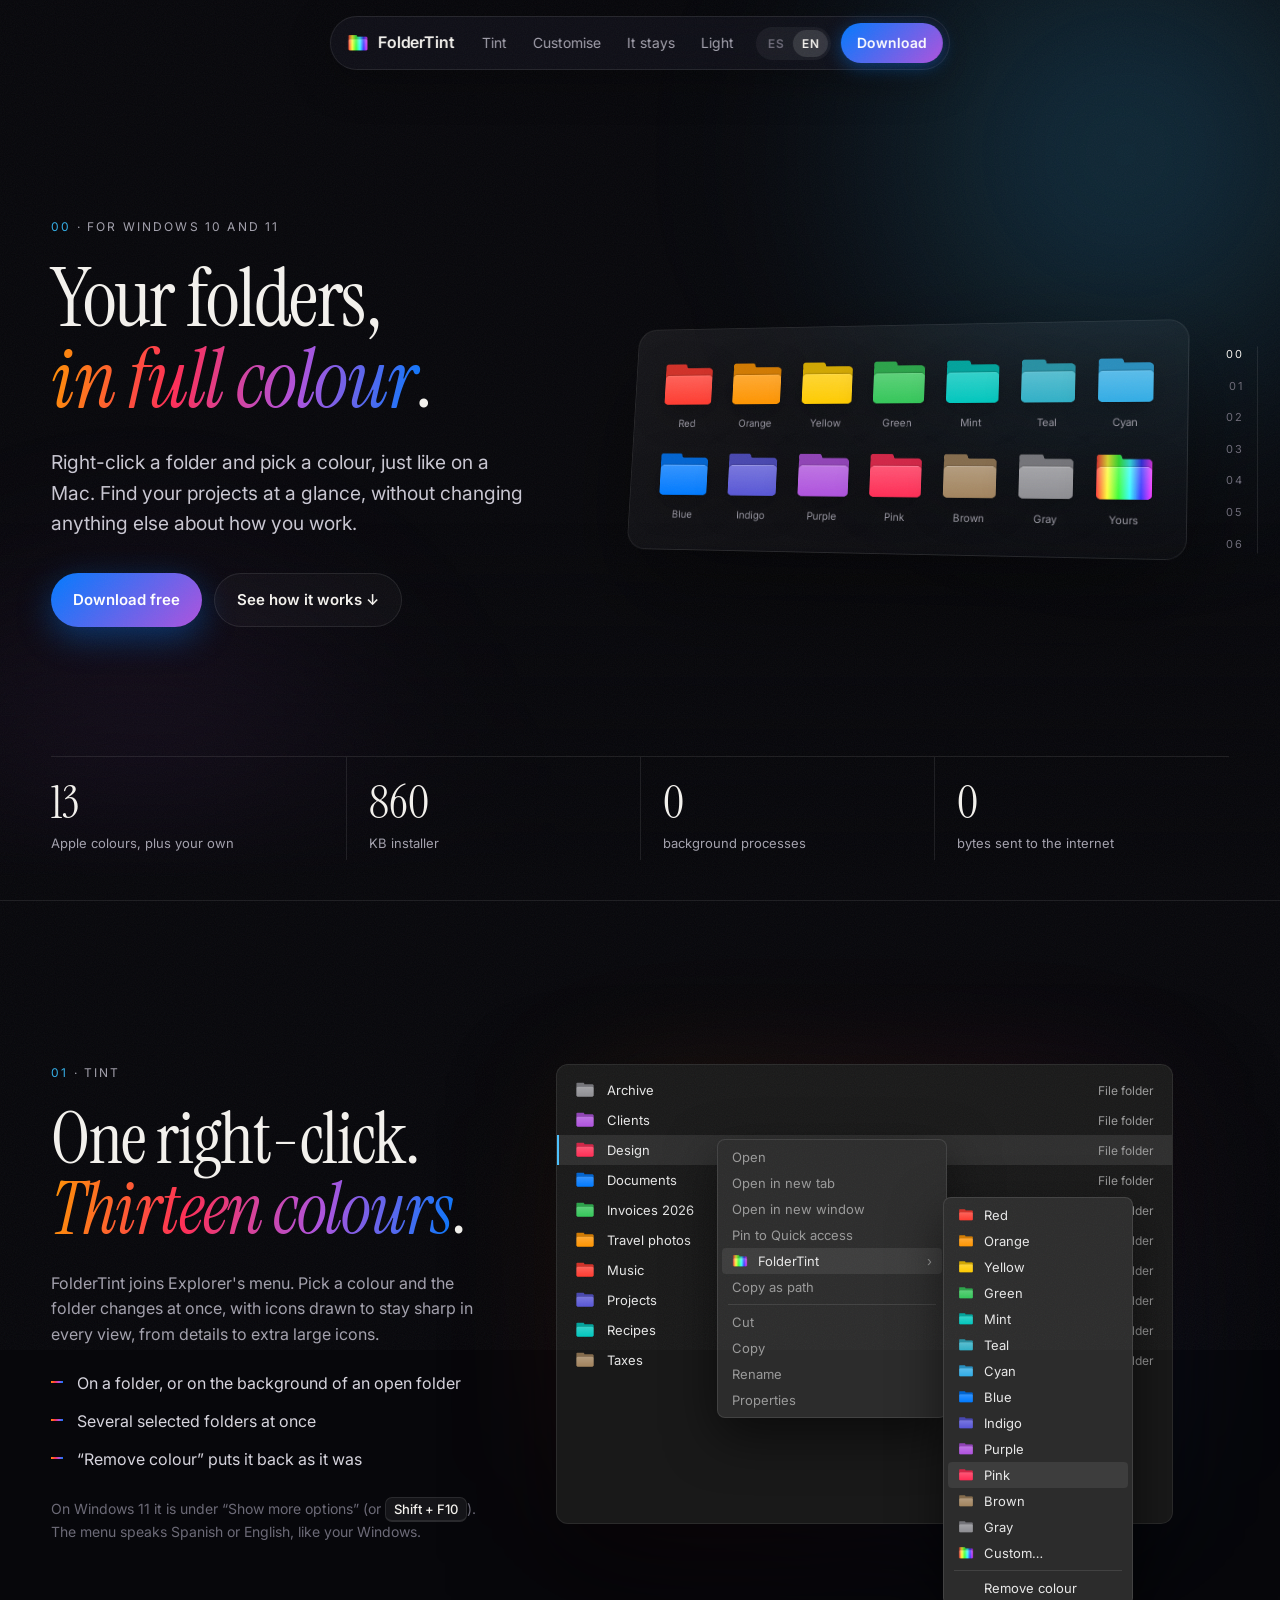
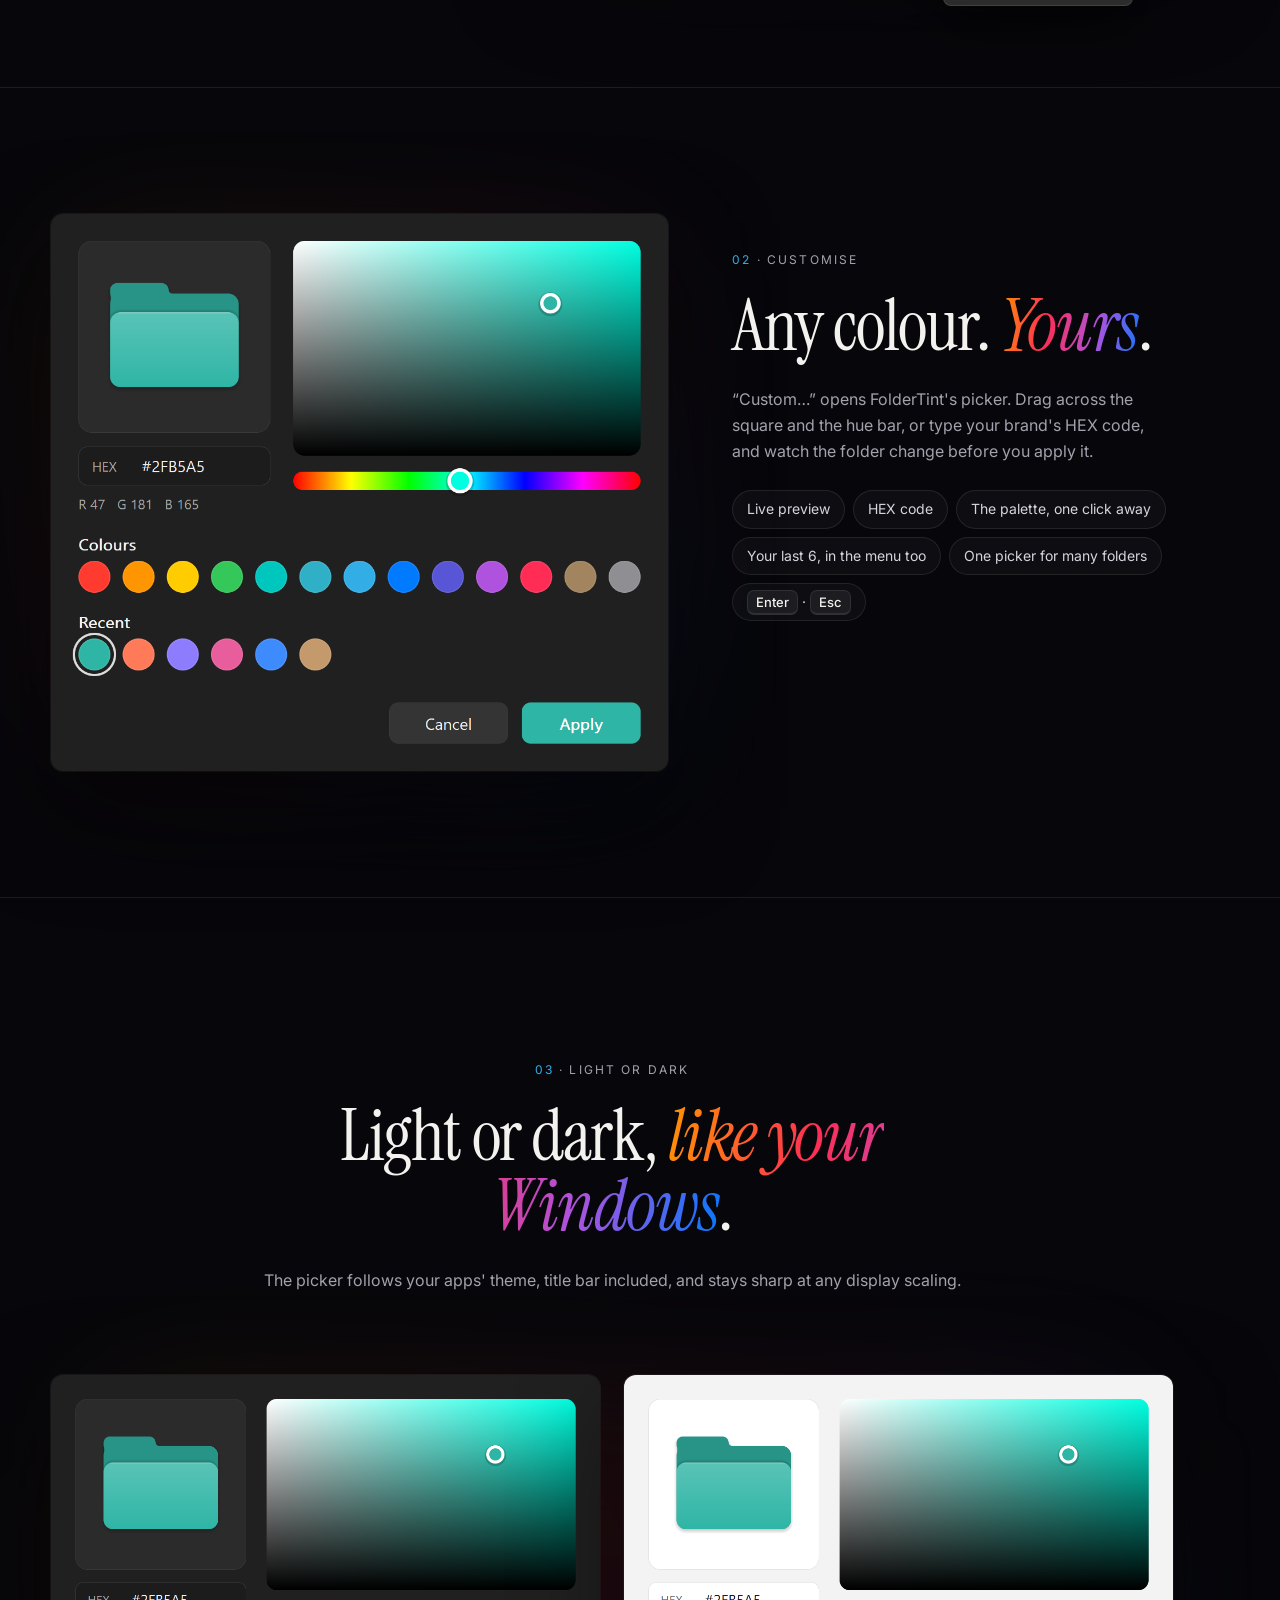
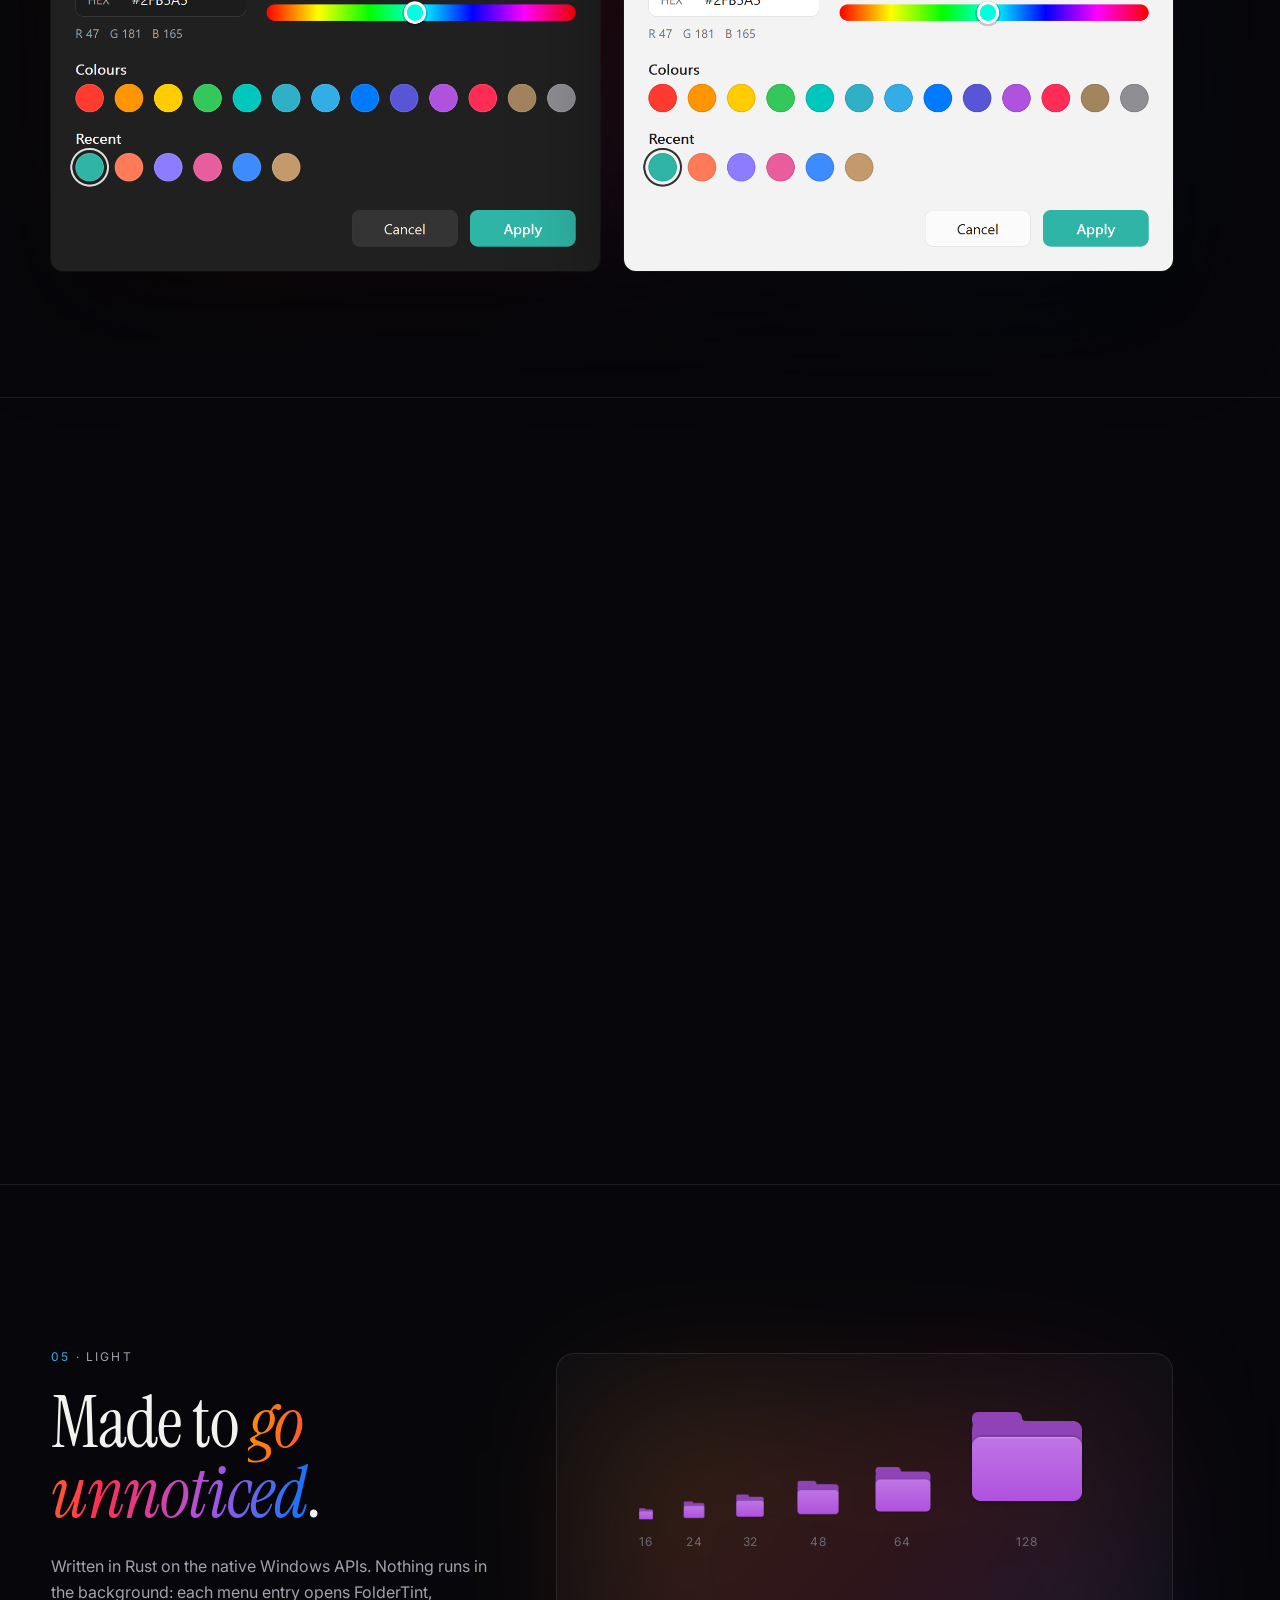
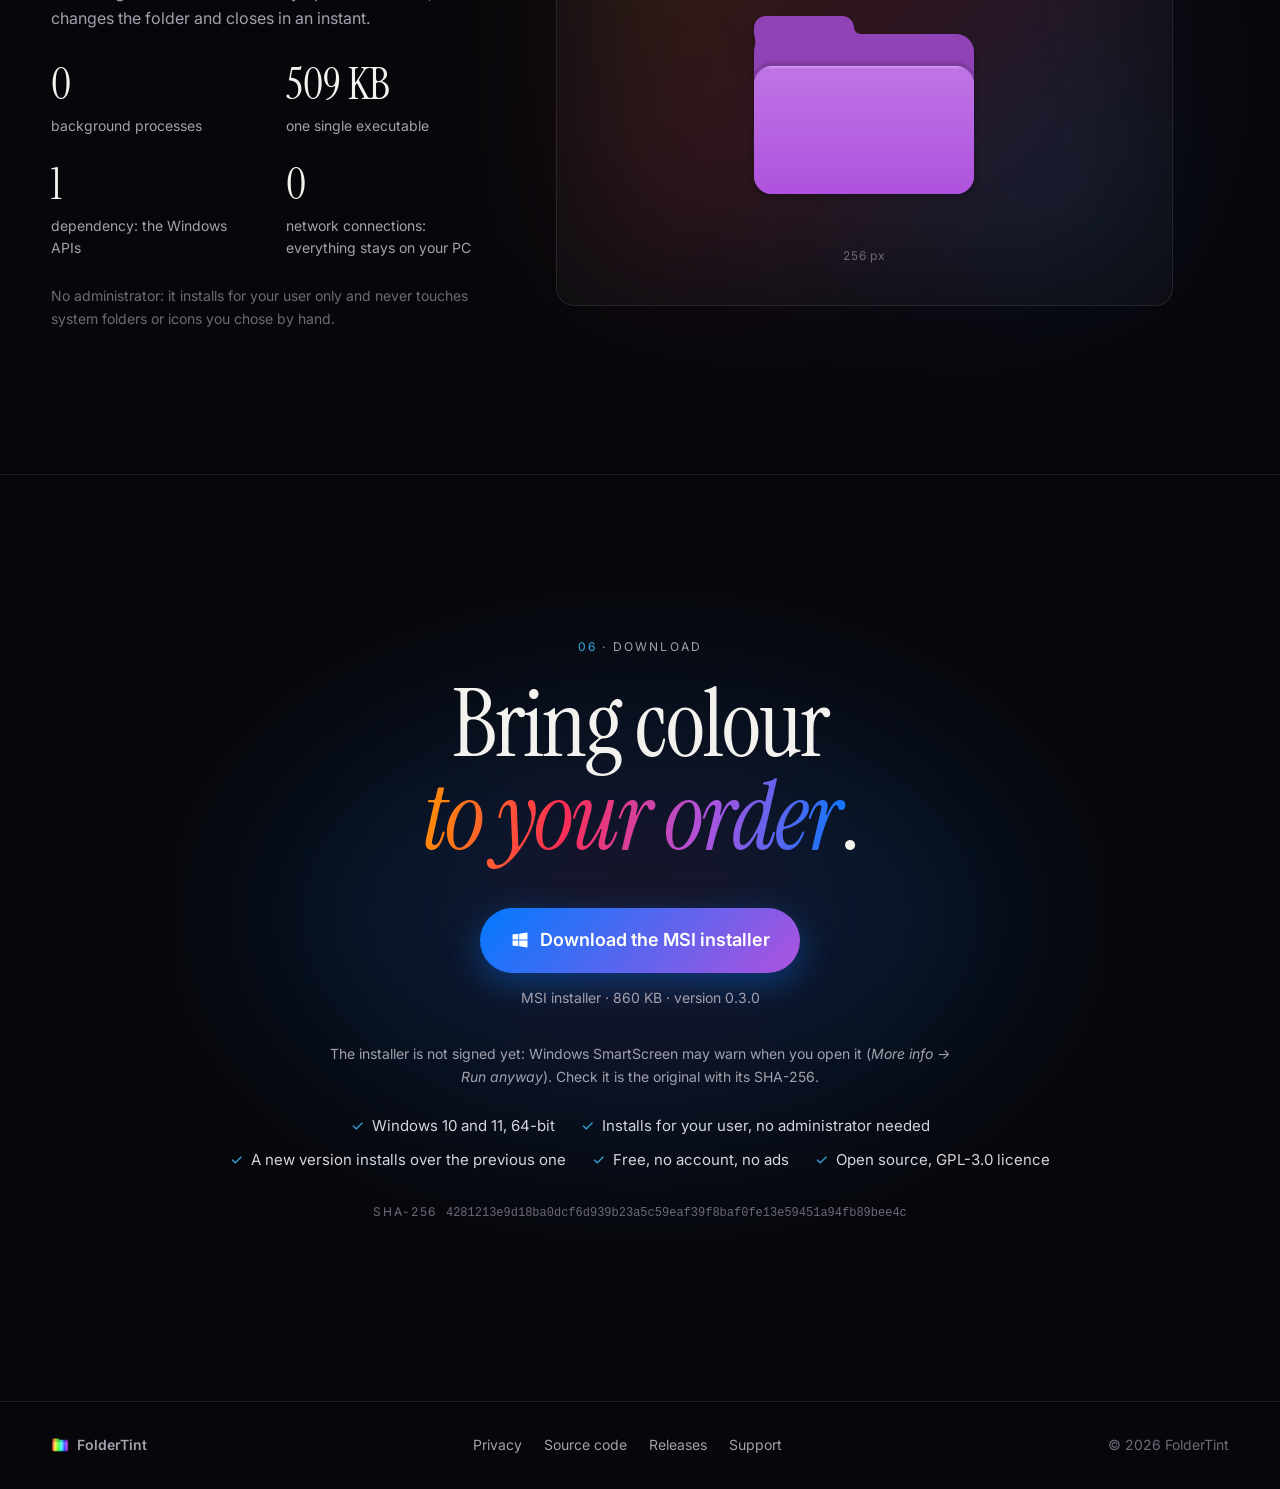
==== index.html @ e4a73491 "Site: FolderTint 0.3.0 The same dark, scroll-driven page and patterns as ScreenShotCM's site: the co" ====
<!doctype html>
<html lang="es">
<head>
  <meta charset="utf-8">
  <meta name="viewport" content="width=device-width, initial-scale=1">
  <title>FolderTint — Colores para tus carpetas de Windows</title>
  <meta name="description" content="Clic derecho en una carpeta y elige un color, como en el Mac. 13 colores de Apple o el tuyo propio. Gratis, sin procesos en segundo plano y nada sale de tu equipo.">
  <meta name="theme-color" content="#07070b">
  <meta property="og:title" content="FolderTint">
  <meta property="og:description" content="Colores para las carpetas de Windows 10 y 11, con un clic derecho.">
  <meta property="og:image" content="https://foldertint.github.io/assets/img/es/picker-dark.png">
  <meta property="og:type" content="website">
  <link rel="icon" type="image/png" href="assets/icon-44.png">
  <link rel="apple-touch-icon" href="assets/icon-150.png">
  <link rel="preconnect" href="https://fonts.googleapis.com">
  <link rel="preconnect" href="https://fonts.gstatic.com" crossorigin>
  <link rel="stylesheet" href="https://fonts.googleapis.com/css2?family=Instrument+Serif:ital@0;1&family=Inter:wght@400;500;600&display=swap">
  <link rel="stylesheet" href="assets/site.css">
</head>
<body>
  <div class="grain" aria-hidden="true"></div>

  <header class="nav" id="nav">
    <a class="brand" href="#top" aria-label="FolderTint">
      <img src="assets/icon-44.png" alt="" width="22" height="22">
      <span>FolderTint</span>
    </a>
    <nav class="links" aria-label="Secciones">
      <a href="#colorear" data-i18n="nav.tint">Colorear</a>
      <a href="#personalizar" data-i18n="nav.custom">Personalizar</a>
      <a href="#permanente" data-i18n="nav.stays">Se queda</a>
      <a href="#ligero" data-i18n="nav.light">Ligero</a>
    </nav>
    <div class="lang" role="group" aria-label="Idioma / Language">
      <button type="button" data-lang="es" aria-pressed="true">ES</button>
      <button type="button" data-lang="en" aria-pressed="false">EN</button>
    </div>
    <a class="cta" href="#descargar" data-i18n="nav.download">Descargar</a>
  </header>

  <aside class="rail" aria-label="Capítulos">
    <ol>
      <li><a href="#top"><span>00</span><em data-i18n="rail.intro">Inicio</em></a></li>
      <li><a href="#colorear"><span>01</span><em data-i18n="nav.tint">Colorear</em></a></li>
      <li><a href="#personalizar"><span>02</span><em data-i18n="nav.custom">Personalizar</em></a></li>
      <li><a href="#tema"><span>03</span><em data-i18n="nav.theme">Claro u oscuro</em></a></li>
      <li><a href="#permanente"><span>04</span><em data-i18n="nav.stays">Se queda</em></a></li>
      <li><a href="#ligero"><span>05</span><em data-i18n="nav.light">Ligero</em></a></li>
      <li><a href="#descargar"><span>06</span><em data-i18n="nav.download">Descargar</em></a></li>
    </ol>
    <div class="rail-progress"><i></i></div>
  </aside>

  <main>
    <!-- 00 · Hero -->
    <section class="hero" id="top" data-chapter>
      <div class="glow glow-a"></div>
      <div class="glow glow-b"></div>
      <div class="hero-shot">
        <div class="wall" role="img" aria-label="Las trece carpetas de colores de FolderTint y la de color personalizado" data-i18n-label="alt.wall">
          <figure style="--i:0"><img src="assets/folders/red.png" alt="" width="256" height="256"><figcaption data-i18n="c.red">Rojo</figcaption></figure>
          <figure style="--i:1"><img src="assets/folders/orange.png" alt="" width="256" height="256"><figcaption data-i18n="c.orange">Naranja</figcaption></figure>
          <figure style="--i:2"><img src="assets/folders/yellow.png" alt="" width="256" height="256"><figcaption data-i18n="c.yellow">Amarillo</figcaption></figure>
          <figure style="--i:3"><img src="assets/folders/green.png" alt="" width="256" height="256"><figcaption data-i18n="c.green">Verde</figcaption></figure>
          <figure style="--i:4"><img src="assets/folders/mint.png" alt="" width="256" height="256"><figcaption data-i18n="c.mint">Menta</figcaption></figure>
          <figure style="--i:5"><img src="assets/folders/teal.png" alt="" width="256" height="256"><figcaption data-i18n="c.teal">Turquesa</figcaption></figure>
          <figure style="--i:6"><img src="assets/folders/cyan.png" alt="" width="256" height="256"><figcaption data-i18n="c.cyan">Celeste</figcaption></figure>
          <figure style="--i:7"><img src="assets/folders/blue.png" alt="" width="256" height="256"><figcaption data-i18n="c.blue">Azul</figcaption></figure>
          <figure style="--i:8"><img src="assets/folders/indigo.png" alt="" width="256" height="256"><figcaption data-i18n="c.indigo">Índigo</figcaption></figure>
          <figure style="--i:9"><img src="assets/folders/purple.png" alt="" width="256" height="256"><figcaption data-i18n="c.purple">Morado</figcaption></figure>
          <figure style="--i:10"><img src="assets/folders/pink.png" alt="" width="256" height="256"><figcaption data-i18n="c.pink">Rosa</figcaption></figure>
          <figure style="--i:11"><img src="assets/folders/brown.png" alt="" width="256" height="256"><figcaption data-i18n="c.brown">Marrón</figcaption></figure>
          <figure style="--i:12"><img src="assets/folders/gray.png" alt="" width="256" height="256"><figcaption data-i18n="c.gray">Gris</figcaption></figure>
          <figure class="more" style="--i:13"><img src="assets/icon-256.png" alt="" width="256" height="256"><figcaption data-i18n="c.custom">El tuyo</figcaption></figure>
        </div>
      </div>
      <div class="hero-copy">
        <p class="eyebrow"><span>00</span> · <span data-i18n="hero.eyebrow">Para Windows 10 y 11</span></p>
        <h1 data-i18n="hero.title">Tus carpetas,<br><em>a todo color</em>.</h1>
        <p class="lede" data-i18n="hero.lede">Clic derecho en una carpeta y elige un color, como en el Mac. Encuentra tus proyectos de un vistazo, sin cambiar nada más de tu forma de trabajar.</p>
        <div class="actions">
          <a class="btn btn-primary" href="#descargar" data-i18n="hero.cta">Descargar gratis</a>
          <a class="btn btn-ghost" href="#colorear" data-i18n="hero.tour">Ver cómo funciona ↓</a>
        </div>
      </div>
      <dl class="stats">
        <div><dt data-count="13">13</dt><dd data-i18n="stats.colours">colores de Apple, y el tuyo propio</dd></div>
        <div><dt data-count="860">860</dt><dd data-i18n="stats.installer">KB de instalador</dd></div>
        <div><dt data-count="0">0</dt><dd data-i18n="stats.background">procesos en segundo plano</dd></div>
        <div><dt data-count="0">0</dt><dd data-i18n="stats.data">datos enviados a internet</dd></div>
      </dl>
    </section>

    <!-- 01 · Colorear -->
    <section class="chapter" id="colorear" data-chapter>
      <div class="copy">
        <p class="eyebrow"><span>01</span> · <span data-i18n="nav.tint">Colorear</span></p>
        <h2 data-i18n="tin.title">Un clic derecho. <em>Trece colores</em>.</h2>
        <p data-i18n="tin.body">FolderTint se suma al menú del Explorador. Elige un color y la carpeta cambia al instante, con iconos dibujados para verse nítidos en cualquier vista, de los detalles a los iconos extra grandes.</p>
        <ul class="list">
          <li data-i18n="tin.l1">Sobre una carpeta, o en el fondo de una carpeta abierta</li>
          <li data-i18n="tin.l2">Varias carpetas seleccionadas a la vez</li>
          <li data-i18n="tin.l3">«Quitar color» la deja como estaba</li>
        </ul>
        <p class="note" data-i18n="tin.note">En Windows 11 está en «Mostrar más opciones» (o <kbd>Mayús + F10</kbd>). El menú habla español o inglés, como tu Windows.</p>
      </div>
      <figure class="frame reveal">
        <div class="explorer" role="img" aria-label="El menú contextual del Explorador con el submenú de FolderTint abierto" data-i18n-label="alt.menu">
          <div class="row"><img src="assets/folders/gray.png" alt=""><span data-i18n="f.archive">Archivo</span><span data-i18n="f.type">Carpeta de archivos</span></div>
          <div class="row"><img src="assets/folders/purple.png" alt=""><span data-i18n="f.clients">Clientes</span><span data-i18n="f.type">Carpeta de archivos</span></div>
          <div class="row selected"><img src="assets/folders/pink.png" alt=""><span data-i18n="f.design">Diseño</span><span data-i18n="f.type">Carpeta de archivos</span></div>
          <div class="row"><img src="assets/folders/blue.png" alt=""><span data-i18n="f.docs">Documentos</span><span data-i18n="f.type">Carpeta de archivos</span></div>
          <div class="row"><img src="assets/folders/green.png" alt=""><span data-i18n="f.invoices">Facturas 2026</span><span data-i18n="f.type">Carpeta de archivos</span></div>
          <div class="row"><img src="assets/folders/orange.png" alt=""><span data-i18n="f.travel">Fotos de viaje</span><span data-i18n="f.type">Carpeta de archivos</span></div>
          <div class="row"><img src="assets/folders/red.png" alt=""><span data-i18n="f.music">Música</span><span data-i18n="f.type">Carpeta de archivos</span></div>
          <div class="row"><img src="assets/folders/indigo.png" alt=""><span data-i18n="f.projects">Proyectos</span><span data-i18n="f.type">Carpeta de archivos</span></div>
          <div class="row"><img src="assets/folders/mint.png" alt=""><span data-i18n="f.recipes">Recetas</span><span data-i18n="f.type">Carpeta de archivos</span></div>
          <div class="row"><img src="assets/folders/brown.png" alt=""><span data-i18n="f.taxes">Impuestos</span><span data-i18n="f.type">Carpeta de archivos</span></div>
          <div class="menu main" aria-hidden="true">
            <ul>
              <li class="dim" data-i18n="m.open">Abrir</li>
              <li class="dim" data-i18n="m.tab">Abrir en nueva pestaña</li>
              <li class="dim" data-i18n="m.window">Abrir en nueva ventana</li>
              <li class="dim" data-i18n="m.pin">Anclar a Acceso rápido</li>
              <li class="on"><img src="assets/icon-44.png" alt="">FolderTint<span class="chev">›</span></li>
              <li class="dim" data-i18n="m.path">Copiar como ruta de acceso</li>
              <hr>
              <li class="dim" data-i18n="m.cut">Cortar</li>
              <li class="dim" data-i18n="m.copy">Copiar</li>
              <li class="dim" data-i18n="m.rename">Cambiar nombre</li>
              <li class="dim" data-i18n="m.props">Propiedades</li>
            </ul>
          </div>
          <div class="menu sub" aria-hidden="true">
            <ul>
              <li><img src="assets/folders/red.png" alt=""><span data-i18n="c.red">Rojo</span></li>
              <li><img src="assets/folders/orange.png" alt=""><span data-i18n="c.orange">Naranja</span></li>
              <li><img src="assets/folders/yellow.png" alt=""><span data-i18n="c.yellow">Amarillo</span></li>
              <li><img src="assets/folders/green.png" alt=""><span data-i18n="c.green">Verde</span></li>
              <li><img src="assets/folders/mint.png" alt=""><span data-i18n="c.mint">Menta</span></li>
              <li><img src="assets/folders/teal.png" alt=""><span data-i18n="c.teal">Turquesa</span></li>
              <li><img src="assets/folders/cyan.png" alt=""><span data-i18n="c.cyan">Celeste</span></li>
              <li><img src="assets/folders/blue.png" alt=""><span data-i18n="c.blue">Azul</span></li>
              <li><img src="assets/folders/indigo.png" alt=""><span data-i18n="c.indigo">Índigo</span></li>
              <li><img src="assets/folders/purple.png" alt=""><span data-i18n="c.purple">Morado</span></li>
              <li class="on"><img src="assets/folders/pink.png" alt=""><span data-i18n="c.pink">Rosa</span></li>
              <li><img src="assets/folders/brown.png" alt=""><span data-i18n="c.brown">Marrón</span></li>
              <li><img src="assets/folders/gray.png" alt=""><span data-i18n="c.gray">Gris</span></li>
              <li><img src="assets/icon-44.png" alt=""><span data-i18n="m.custom">Personalizado…</span></li>
              <hr>
              <li><i></i><span data-i18n="m.clear">Quitar color</span></li>
            </ul>
          </div>
        </div>
      </figure>
    </section>

    <!-- 02 · Personalizar -->
    <section class="chapter flip" id="personalizar" data-chapter>
      <div class="copy">
        <p class="eyebrow"><span>02</span> · <span data-i18n="nav.custom">Personalizar</span></p>
        <h2 data-i18n="cus.title">Cualquier color. <em>El tuyo</em>.</h2>
        <p data-i18n="cus.body">«Personalizado…» abre el selector de FolderTint. Arrastra por el cuadro y la barra de tono, o escribe el código HEX de tu marca, y mira la carpeta cambiar antes de aplicarla.</p>
        <ul class="chips">
          <li data-i18n="cus.c1">Vista previa en vivo</li>
          <li data-i18n="cus.c2">Código HEX</li>
          <li data-i18n="cus.c3">Paleta a un clic</li>
          <li data-i18n="cus.c4">Tus 6 últimos, también en el menú</li>
          <li data-i18n="cus.c5">Un solo selector para varias carpetas</li>
          <li><kbd>Enter</kbd> · <kbd>Esc</kbd></li>
        </ul>
      </div>
      <figure class="frame reveal">
        <img class="shot" data-shot="picker-dark.png" src="assets/img/es/picker-dark.png" width="1080" height="975" loading="lazy"
             alt="El selector de color de FolderTint, con la vista previa de la carpeta, el cuadro de color, la barra de tono, la paleta y los colores recientes" data-i18n-alt="alt.picker">
      </figure>
    </section>

    <!-- 03 · Claro u oscuro -->
    <section class="chapter wide" id="tema" data-chapter>
      <div class="copy center">
        <p class="eyebrow"><span>03</span> · <span data-i18n="nav.theme">Claro u oscuro</span></p>
        <h2 data-i18n="the.title">Claro u oscuro, <em>como tu Windows</em>.</h2>
        <p data-i18n="the.body">El selector sigue el tema de tus aplicaciones, también en la barra de título, y se ve nítido en cualquier escala de pantalla.</p>
      </div>
      <figure class="frame duo reveal">
        <img class="shot" data-shot="picker-dark.png" src="assets/img/es/picker-dark.png" width="1080" height="975" loading="lazy"
             alt="El selector en modo oscuro" data-i18n-alt="alt.dark">
        <img class="shot" data-shot="picker-light.png" src="assets/img/es/picker-light.png" width="1080" height="975" loading="lazy"
             alt="El mismo selector en modo claro" data-i18n-alt="alt.light">
      </figure>
    </section>

    <!-- 04 · Se queda -->
    <section class="chapter flip" id="permanente" data-chapter>
      <div class="copy">
        <p class="eyebrow"><span>04</span> · <span data-i18n="nav.stays">Se queda</span></p>
        <h2 data-i18n="sta.title">Se queda. <em>Aunque reinicies</em>.</h2>
        <p data-i18n="sta.body">El color se guarda dentro de la propia carpeta, en un pequeño archivo oculto que Windows lee cada vez que la muestra. Es lo mismo que «Propiedades → Personalizar → Cambiar icono», hecho con un clic.</p>
        <ul class="list">
          <li data-i18n="sta.l1">Sigue ahí al reiniciar y tras las actualizaciones de Windows</li>
          <li data-i18n="sta.l2">Viaja con la carpeta si la mueves o le cambias el nombre</li>
          <li data-i18n="sta.l3">En una unidad USB o de red, se ve en todo equipo con FolderTint</li>
          <li data-i18n="sta.l4">Al desinstalar, cada carpeta vuelve a su icono de siempre</li>
        </ul>
      </div>
      <figure class="frame reveal">
        <div class="ini-head"><img src="assets/folders/blue.png" alt="" width="40" height="40"><span data-i18n="sta.file">Proyectos\desktop.ini · oculto</span></div>
        <pre class="ini"><code><span class="s">[.ShellClassInfo]</span>
<span class="k">IconResource</span>=%LOCALAPPDATA%\Programs\FolderTint\icons\blue.ico,0</code></pre>
      </figure>
    </section>

    <!-- 05 · Ligero -->
    <section class="chapter" id="ligero" data-chapter>
      <div class="copy">
        <p class="eyebrow"><span>05</span> · <span data-i18n="nav.light">Ligero</span></p>
        <h2 data-i18n="lig.title">Hecho para <em>no notarse</em>.</h2>
        <p data-i18n="lig.body">Escrito en Rust sobre las API nativas de Windows. No hay nada corriendo en segundo plano: cada opción del menú abre FolderTint, cambia la carpeta y se cierra en un instante.</p>
        <dl class="specs">
          <div><dt>0</dt><dd data-i18n="lig.s1">procesos en segundo plano</dd></div>
          <div><dt>509 KB</dt><dd data-i18n="lig.s2">un único ejecutable</dd></div>
          <div><dt>1</dt><dd data-i18n="lig.s3">dependencia: las API de Windows</dd></div>
          <div><dt>0</dt><dd data-i18n="lig.s4">conexiones de red: todo queda en tu equipo</dd></div>
        </dl>
        <p class="note" data-i18n="lig.note">Sin administrador: se instala solo para tu usuario y nunca toca las carpetas del sistema ni los iconos que tú elegiste a mano.</p>
      </div>
      <figure class="frame reveal">
        <div class="sizes" role="img" aria-label="La misma carpeta nítida a 16, 24, 32, 48, 64, 128 y 256 píxeles" data-i18n-label="alt.sizes">
          <figure><img src="assets/folders/purple.png" alt="" width="16" height="16"><figcaption>16</figcaption></figure>
          <figure><img src="assets/folders/purple.png" alt="" width="24" height="24"><figcaption>24</figcaption></figure>
          <figure><img src="assets/folders/purple.png" alt="" width="32" height="32"><figcaption>32</figcaption></figure>
          <figure><img src="assets/folders/purple.png" alt="" width="48" height="48"><figcaption>48</figcaption></figure>
          <figure><img src="assets/folders/purple.png" alt="" width="64" height="64"><figcaption>64</figcaption></figure>
          <figure><img src="assets/folders/purple.png" alt="" width="128" height="128"><figcaption>128</figcaption></figure>
          <figure><img src="assets/folders/purple.png" alt="" width="256" height="256"><figcaption>256 px</figcaption></figure>
        </div>
      </figure>
    </section>

    <!-- 06 · Descargar -->
    <section class="download" id="descargar" data-chapter>
      <div class="glow glow-c"></div>
      <p class="eyebrow"><span>06</span> · <span data-i18n="nav.download">Descargar</span></p>
      <h2 data-i18n="dl.title">Ponle color<br><em>a tu orden</em>.</h2>
      <a class="btn btn-primary btn-xl" href="https://github.com/foldertint/foldertint.github.io/releases/latest/download/FolderTint.msi">
        <svg viewBox="0 0 24 24" width="20" height="20" aria-hidden="true"><path fill="currentColor" d="M3 5.5 10 4.5v7H3zm8-1.15L21 3v8.5H11zM3 12.5h7v7l-7-1zm8 0h10V21l-10-1.4z"/></svg>
        <span data-i18n="dl.button">Descargar el instalador MSI</span>
      </a>
      <p class="dl-meta"><span data-i18n="dl.meta">Instalador MSI · 860 KB · versión</span> <span data-version>0.3.0</span></p>
      <p class="dl-note" data-i18n="dl.note">El instalador aún no va firmado: Windows SmartScreen puede avisar al abrirlo (<em>Más información → Ejecutar de todas formas</em>). Comprueba que es el original con su SHA-256.</p>
      <ul class="dl-facts">
        <li data-i18n="dl.f1">Windows 10 y 11 de 64 bits</li>
        <li data-i18n="dl.f2">Se instala para tu usuario, sin pedir administrador</li>
        <li data-i18n="dl.f3">Una versión nueva se instala encima de la anterior</li>
        <li data-i18n="dl.f4">Gratis, sin cuenta y sin publicidad</li>
        <li data-i18n="dl.f5">Código abierto, licencia GPL-3.0</li>
      </ul>
      <p class="sha"><span>SHA-256</span> <code data-sha>4281213e9d18ba0dcf6d939b23a5c59eaf39f8baf0fe13e59451a94fb89bee4c</code></p>
    </section>
  </main>

  <footer class="footer">
    <div>
      <img src="assets/icon-44.png" alt="" width="18" height="18">
      <span>FolderTint</span>
    </div>
    <nav>
      <a href="privacy.html" data-i18n="foot.privacy">Privacidad</a>
      <a href="https://github.com/foldertint/FolderTint" data-i18n="foot.source">Código fuente</a>
      <a href="https://github.com/foldertint/foldertint.github.io/releases" data-i18n="foot.releases">Versiones</a>
      <a href="https://github.com/foldertint/foldertint.github.io/issues" data-i18n="foot.support">Soporte</a>
    </nav>
    <p>© 2026 FolderTint</p>
  </footer>

  <script src="assets/site.js"></script>
</body>
</html>
---- assets/site.css ----
/* FolderTint — the same dark, scroll-driven page as ScreenShotCM, in the
   folders' own colours. No framework: the chapters reveal and the rail
   follows through site.js. */

:root {
  --bg: #07070b;
  --bg-2: #0d0d14;
  --ink: #f4f2ee;
  --muted: #a3a1ad;
  --faint: #6c6a77;
  --line: rgba(255, 255, 255, .09);
  --glass: rgba(20, 20, 30, .62);
  --accent: #007aff;
  --accent-2: #af52de;
  --sky: #32ade6;
  --mark: #ff2d55;
  --warm: #ff9500;
  --spectrum: linear-gradient(100deg, var(--warm), var(--mark) 34%, var(--accent-2) 66%, var(--accent));
  --serif: "Instrument Serif", "Iowan Old Style", Georgia, serif;
  --sans: "Inter", "Segoe UI", system-ui, sans-serif;
  --gutter: clamp(16px, 4vw, 56px);
  color-scheme: dark;
}

* { box-sizing: border-box; }
html { scroll-behavior: smooth; -webkit-text-size-adjust: 100%; }
body {
  margin: 0;
  background: var(--bg);
  color: var(--ink);
  font: 400 16px/1.6 var(--sans);
  -webkit-font-smoothing: antialiased;
  overflow-x: hidden;
}
img { max-width: 100%; height: auto; display: block; }
a { color: inherit; }
em { font-style: italic; }
::selection { background: var(--accent); color: #fff; }

/* A faint film grain over everything, for depth. */
.grain {
  position: fixed; inset: -50%; z-index: 100; pointer-events: none; opacity: .05;
  background-image: url("data:image/svg+xml,%3Csvg xmlns='http://www.w3.org/2000/svg' width='160' height='160'%3E%3Cfilter id='n'%3E%3CfeTurbulence type='fractalNoise' baseFrequency='.9' numOctaves='3' stitchTiles='stitch'/%3E%3C/filter%3E%3Crect width='100%25' height='100%25' filter='url(%23n)'/%3E%3C/svg%3E");
  animation: grain 1.2s steps(6) infinite;
}
@keyframes grain {
  0% { transform: translate(0, 0); } 33% { transform: translate(-3%, 2%); }
  66% { transform: translate(2%, -3%); } 100% { transform: translate(0, 0); }
}

/* ── Floating pill nav ─────────────────────────────────────────────── */
.nav {
  position: fixed; top: 16px; left: 50%; z-index: 50;
  transform: translateX(-50%);
  display: flex; align-items: center; gap: 6px;
  padding: 6px 6px 6px 16px;
  width: max-content; max-width: calc(100% - 32px);
  background: var(--glass);
  border: 1px solid var(--line);
  border-radius: 999px;
  backdrop-filter: blur(18px) saturate(1.4);
  -webkit-backdrop-filter: blur(18px) saturate(1.4);
  box-shadow: 0 10px 40px rgba(0, 0, 0, .35);
  transition: transform .5s cubic-bezier(.2, .8, .2, 1), opacity .5s;
}
.nav.hidden { transform: translate(-50%, -140%); opacity: 0; }
.brand { display: flex; align-items: center; gap: 9px; text-decoration: none; font-weight: 600; letter-spacing: -.01em; margin-right: 10px; }
.links { display: flex; gap: 2px; }
.links a {
  text-decoration: none; color: var(--muted); font-size: 14px;
  padding: 8px 12px; border-radius: 999px; transition: color .2s, background .2s;
}
.links a:hover { color: var(--ink); background: rgba(255, 255, 255, .06); }
.lang { display: flex; padding: 3px; border-radius: 999px; background: rgba(255, 255, 255, .05); margin: 0 4px; }
.lang button {
  font: 600 12px var(--sans); color: var(--faint); background: none; border: 0;
  padding: 6px 9px; border-radius: 999px; cursor: pointer; letter-spacing: .04em;
}
.lang button[aria-pressed="true"] { color: var(--ink); background: rgba(255, 255, 255, .12); }
.cta {
  text-decoration: none; font-size: 14px; font-weight: 600; color: #fff;
  padding: 9px 16px; border-radius: 999px;
  background: linear-gradient(135deg, var(--accent), var(--accent-2));
  box-shadow: 0 4px 18px rgba(0, 122, 255, .4);
}

/* ── Chapter rail ──────────────────────────────────────────────────── */
.rail {
  position: fixed; right: 22px; top: 50%; z-index: 40;
  transform: translateY(-50%);
  display: flex; gap: 14px;
}
.rail ol { list-style: none; margin: 0; padding: 0; display: flex; flex-direction: column; gap: 14px; }
.rail a {
  position: relative;
  display: flex; align-items: center; justify-content: flex-end; gap: 10px;
  text-decoration: none; color: var(--faint); font-size: 11px; letter-spacing: .12em;
  transition: color .3s;
}
.rail em {
  position: absolute; right: calc(100% + 4px); white-space: nowrap; pointer-events: none;
  font-style: normal; text-transform: uppercase; opacity: 0; transform: translateX(6px);
  transition: opacity .3s, transform .3s;
}
.rail a:hover em { opacity: 1; transform: none; }
.rail li.active a { color: var(--ink); }
.rail-progress { width: 1px; background: var(--line); position: relative; }
.rail-progress i {
  position: absolute; left: -1px; top: 0; width: 3px; border-radius: 3px; height: 0;
  background: linear-gradient(var(--warm), var(--mark), var(--accent-2), var(--accent));
}

/* ── Shared type ───────────────────────────────────────────────────── */
.eyebrow {
  font-size: 12px; letter-spacing: .18em; text-transform: uppercase; color: var(--muted);
  margin: 0 0 22px;
}
.eyebrow span:first-child { color: var(--sky); }
h1, h2 {
  font-family: var(--serif); font-weight: 400; letter-spacing: -.02em; margin: 0;
  line-height: .98;
}
h1 em, h2 em {
  background: var(--spectrum);
  -webkit-background-clip: text; background-clip: text; color: transparent;
  padding-right: .08em; margin-right: -.08em;
}
h1 { font-size: clamp(50px, 6.4vw, 108px); }
h2 { font-size: clamp(40px, 5.6vw, 84px); margin-bottom: 26px; }
p { color: var(--muted); margin: 0 0 18px; }

.btn {
  display: inline-flex; align-items: center; gap: 10px;
  text-decoration: none; font-weight: 600; font-size: 15px;
  padding: 14px 22px; border-radius: 999px;
  transition: transform .2s, box-shadow .2s, background .2s;
}
.btn:hover { transform: translateY(-2px); }
.btn-primary {
  color: #fff; background: linear-gradient(135deg, var(--accent), var(--accent-2));
  box-shadow: 0 10px 34px rgba(0, 122, 255, .38);
}
.btn-primary:hover { box-shadow: 0 14px 44px rgba(0, 122, 255, .55); }
.btn-ghost { color: var(--ink); border: 1px solid var(--line); background: rgba(255, 255, 255, .03); }
.btn-ghost:hover { background: rgba(255, 255, 255, .08); }
.btn-xl { font-size: 18px; padding: 18px 30px; }

/* ── Hero ──────────────────────────────────────────────────────────── */
.hero {
  position: relative; min-height: 100svh;
  display: grid; grid-template-columns: minmax(0, 5fr) minmax(0, 7fr); grid-template-rows: 1fr auto;
  grid-template-areas: "copy shot" "stats stats"; column-gap: 3vw;
  padding: 120px var(--gutter) 40px;
  overflow: hidden; isolation: isolate;
}
.glow { position: absolute; border-radius: 50%; filter: blur(90px); z-index: -1; pointer-events: none; }
.glow-a { width: 60vw; height: 60vw; right: -18vw; top: -18vw; background: radial-gradient(circle, rgba(50, 173, 230, .28), transparent 65%); }
.glow-b { width: 50vw; height: 50vw; left: -14vw; bottom: -20vw; background: radial-gradient(circle, rgba(175, 82, 222, .26), transparent 65%); }
.hero-shot {
  grid-area: shot; align-self: center; position: relative; z-index: -1;
  /* Clear of the chapter rail on the right. */
  margin: 0 28px 0 0;
  perspective: 1600px;
}
.hero-shot > * {
  transform: rotateY(calc(-16deg * (1 - var(--p, 0)))) rotateX(calc(8deg * (1 - var(--p, 0)))) scale(calc(.92 + .08 * var(--p, 0)));
  transform-origin: 70% 50%;
  will-change: transform;
}
.hero::after {
  content: ""; position: absolute; inset: 0; z-index: -1; pointer-events: none;
  background: linear-gradient(0deg, var(--bg) 2%, rgba(7, 7, 11, 0) 42%);
}
.hero-copy { grid-area: copy; align-self: center; padding: 24px 0 56px; }
.hero-copy .lede { font-size: clamp(17px, 1.5vw, 20px); max-width: 540px; margin: 28px 0 34px; color: #c9c7d2; }
.actions { display: flex; gap: 12px; flex-wrap: wrap; }
.stats {
  grid-area: stats;
  display: grid; grid-template-columns: repeat(4, 1fr); gap: 0; margin: 0;
  border-top: 1px solid var(--line);
}
.stats div { padding: 22px 22px 6px 0; }
.stats div + div { padding-left: 22px; border-left: 1px solid var(--line); }
.stats dt { font-family: var(--serif); font-size: clamp(34px, 3.6vw, 54px); line-height: 1; }
.stats dd { margin: 8px 0 0; font-size: 13px; color: var(--muted); }

/* The hero's wall of folders: every colour, floating gently. */
.wall {
  display: grid; grid-template-columns: repeat(7, 1fr); gap: clamp(6px, 1.2vw, 18px);
  padding: clamp(18px, 2.4vw, 34px); border-radius: 22px;
  background: linear-gradient(160deg, rgba(255, 255, 255, .06), rgba(255, 255, 255, .015));
  border: 1px solid var(--line);
  box-shadow: 0 50px 120px rgba(0, 0, 0, .6);
}
.wall figure { margin: 0; text-align: center; }
.wall img { width: 100%; filter: drop-shadow(0 10px 18px rgba(0, 0, 0, .35)); animation: bob 6s ease-in-out infinite; animation-delay: calc(var(--i, 0) * -.45s); }
.wall figcaption { font-size: clamp(10px, .9vw, 13px); color: var(--muted); margin-top: 2px; }
.wall .more img { animation: none; }
@keyframes bob { 0%, 100% { transform: translateY(0); } 50% { transform: translateY(-6px); } }

/* ── Chapters ──────────────────────────────────────────────────────── */
.chapter {
  position: relative;
  display: grid; grid-template-columns: minmax(0, 5fr) minmax(0, 7fr);
  gap: clamp(32px, 5vw, 88px); align-items: center;
  padding: clamp(96px, 14vh, 180px) calc(var(--gutter) + 56px) clamp(96px, 14vh, 180px) var(--gutter);
  border-top: 1px solid var(--line);
}
.chapter.flip { grid-template-columns: minmax(0, 7fr) minmax(0, 5fr); }
.chapter.flip .copy { order: 2; }
.chapter .copy { position: sticky; top: 18vh; align-self: start; padding-top: 4vh; }
.chapter.wide { grid-template-columns: 1fr; }
.chapter.wide .copy { position: static; max-width: 760px; margin: 0 auto; text-align: center; }
.frame { margin: 0; position: relative; }
.frame img.shot {
  border-radius: 12px;
  box-shadow: 0 40px 100px rgba(0, 0, 0, .55), 0 0 0 1px rgba(255, 255, 255, .07);
}
.frame::before {
  content: ""; position: absolute; inset: 8% 6%; z-index: -1; border-radius: 40px; filter: blur(70px);
  background: linear-gradient(135deg, rgba(255, 149, 0, .16), rgba(255, 45, 85, .14), rgba(0, 122, 255, .2));
}

.note { font-size: 14px; color: var(--faint); }
.list + .note { margin-top: 26px; }
.chips { list-style: none; padding: 0; margin: 26px 0 0; display: flex; flex-wrap: wrap; gap: 8px; }
.chips li { font-size: 14px; padding: 7px 14px; border-radius: 999px; border: 1px solid var(--line); background: rgba(255, 255, 255, .03); color: #d6d4dd; }
.list { padding: 0; margin: 24px 0 0; list-style: none; display: grid; gap: 12px; }
.list li { position: relative; padding-left: 26px; color: #d6d4dd; }
.list li::before { content: ""; position: absolute; left: 0; top: .62em; width: 12px; height: 2px; background: var(--spectrum); }
.specs { display: grid; grid-template-columns: 1fr 1fr; gap: 26px 28px; margin: 32px 0 26px; }
.specs dt { font-family: var(--serif); font-size: clamp(34px, 3.4vw, 50px); line-height: 1; }
.specs dd { margin: 8px 0 0; font-size: 14px; color: var(--muted); }
kbd {
  font: 500 13px var(--sans); color: var(--ink); white-space: nowrap;
  padding: 3px 8px; border-radius: 7px;
  background: rgba(255, 255, 255, .06); border: 1px solid var(--line); border-bottom-width: 2px;
}

/* Reveal: images rise in as their chapter arrives. */
.reveal { opacity: 0; transform: translateY(60px) scale(.97); transition: opacity 1s cubic-bezier(.2, .8, .2, 1), transform 1.2s cubic-bezier(.2, .8, .2, 1); }
.reveal.in { opacity: 1; transform: none; }
.copy > * { opacity: 0; transform: translateY(24px); transition: opacity .8s, transform .9s cubic-bezier(.2, .8, .2, 1); }
.copy.in > * { opacity: 1; transform: none; }
.copy.in > *:nth-child(2) { transition-delay: .08s; }
.copy.in > *:nth-child(3) { transition-delay: .16s; }
.copy.in > *:nth-child(4) { transition-delay: .24s; }
.copy.in > *:nth-child(5) { transition-delay: .32s; }

/* ── Explorer and its context menu, drawn with the real icons ──────── */
.explorer {
  position: relative; border-radius: 12px; padding: 10px 0 70px;
  background: #191919; border: 1px solid rgba(255, 255, 255, .08);
  box-shadow: 0 40px 100px rgba(0, 0, 0, .55);
  font: 13px "Segoe UI", var(--sans); color: #e8e8e8;
  min-height: 460px;
}
.explorer .row {
  display: grid; grid-template-columns: 22px 1fr auto; gap: 10px; align-items: center;
  padding: 5px 18px; color: #e8e8e8;
}
.explorer .row img { width: 20px; height: 20px; }
.explorer .row span:last-child { color: #9a9a9a; font-size: 12px; }
.explorer .row.selected { background: rgba(255, 255, 255, .09); box-shadow: inset 2px 0 #4cc2ff; }
.menu {
  position: absolute; min-width: 230px; padding: 4px;
  background: #2c2c2c; border: 1px solid rgba(255, 255, 255, .1); border-radius: 8px;
  box-shadow: 0 18px 50px rgba(0, 0, 0, .55);
}
.menu.main { left: 26%; top: 74px; }
.menu.sub { left: calc(26% + 226px); top: 132px; min-width: 190px; }
.menu li { list-style: none; display: flex; align-items: center; gap: 10px; padding: 5px 10px; border-radius: 4px; color: #e8e8e8; }
.menu ul { margin: 0; padding: 0; }
.menu li img, .menu li i { width: 16px; height: 16px; flex: none; }
.menu li.on { background: rgba(255, 255, 255, .08); }
.menu li.dim { color: #9a9a9a; }
.menu li .chev { margin-left: auto; color: #9a9a9a; }
.menu hr { border: 0; border-top: 1px solid rgba(255, 255, 255, .1); margin: 4px 6px; }

/* ── desktop.ini, as a card ────────────────────────────────────────── */
.ini {
  margin: 0; border-radius: 14px; padding: 26px 28px; overflow-x: auto;
  background: #0f0f16; border: 1px solid var(--line);
  box-shadow: 0 40px 100px rgba(0, 0, 0, .55);
  font: 14px/1.8 ui-monospace, "Cascadia Code", Consolas, monospace; color: #d6d4dd;
}
.ini .k { color: var(--sky); }
.ini .s { color: #ffb86b; }
.ini .c { color: var(--faint); }
.ini-head { display: flex; align-items: center; gap: 12px; margin-bottom: 16px; font: 600 13px var(--sans); color: var(--muted); }
.ini-head img { width: 40px; }

/* ── Sizes: the same folder, sharp at every size ───────────────────── */
.sizes {
  display: flex; align-items: flex-end; justify-content: center; gap: clamp(12px, 2.2vw, 30px); flex-wrap: wrap;
  padding: 40px 30px; border-radius: 18px; background: rgba(255, 255, 255, .03); border: 1px solid var(--line);
}
.sizes figure { margin: 0; text-align: center; }
.sizes img { margin: 0 auto 10px; image-rendering: auto; }
.sizes figcaption { font-size: 12px; color: var(--faint); letter-spacing: .06em; }

/* ── Download ──────────────────────────────────────────────────────── */
.download {
  position: relative; overflow: hidden; isolation: isolate;
  text-align: center; padding: clamp(120px, 18vh, 220px) var(--gutter);
  border-top: 1px solid var(--line);
}
.glow-c { width: 70vw; height: 40vw; left: 15vw; top: 20%; background: radial-gradient(ellipse, rgba(255, 45, 85, .16), rgba(0, 122, 255, .2) 40%, transparent 68%); }
.download h2 { font-size: clamp(48px, 7.4vw, 116px); margin-bottom: 44px; }
.dl-meta { margin: 14px 0 34px; font-size: 14px; }
.dl-note { margin: 14px auto 26px; font-size: 14px; max-width: 620px; }
.dl-facts { list-style: none; padding: 0; margin: 0 auto 30px; display: flex; flex-wrap: wrap; justify-content: center; gap: 10px 26px; max-width: 900px; }
.dl-facts li { color: #d6d4dd; font-size: 15px; }
.dl-facts li::before { content: "✓"; color: var(--sky); margin-right: 8px; }
.sha { font-size: 12px; color: var(--faint); overflow-wrap: anywhere; }
.sha span { letter-spacing: .14em; margin-right: 6px; }
.sha code { font: 12px ui-monospace, "Cascadia Code", Consolas, monospace; }

/* ── Footer ────────────────────────────────────────────────────────── */
.footer {
  display: flex; align-items: center; justify-content: space-between; gap: 18px; flex-wrap: wrap;
  padding: 32px var(--gutter); border-top: 1px solid var(--line); font-size: 14px; color: var(--faint);
}
.footer div { display: flex; align-items: center; gap: 8px; color: var(--muted); font-weight: 600; }
.footer nav { display: flex; gap: 22px; flex-wrap: wrap; }
.footer a { text-decoration: none; color: var(--muted); }
.footer a:hover { color: var(--ink); }
.footer p { margin: 0; color: var(--faint); }

/* ── Privacy page ──────────────────────────────────────────────────── */
.doc { max-width: 760px; margin: 0 auto; padding: 140px var(--gutter) 100px; }
.doc h1 { font-size: clamp(48px, 7vw, 88px); margin-bottom: 18px; }
.doc h2 { font-size: clamp(28px, 3vw, 38px); margin: 46px 0 14px; }
.doc p, .doc li { color: #c9c7d2; }
.doc ul { padding-left: 20px; }
.doc li { margin-bottom: 8px; }
.doc code { font: 14px ui-monospace, "Cascadia Code", Consolas, monospace; color: var(--ink); background: rgba(255, 255, 255, .06); padding: 1px 6px; border-radius: 6px; overflow-wrap: anywhere; }
.doc .updated { color: var(--faint); font-size: 14px; }
[data-only]:not(.shown) { display: none; }

/* ── Light or dark: the same picker in both palettes ── */
.duo { display: grid; grid-template-columns: 1fr 1fr; gap: 24px; max-width: 1400px; margin: 0 auto; }
.duo img { width: 100%; height: auto; }

/* ── Smaller screens ───────────────────────────────────────────────── */
@media (max-width: 1100px) {
  .rail { display: none; }
  .chapter { padding-right: var(--gutter); }
}
@media (max-width: 900px) {
  .links { display: none; }
  .hero { padding-top: 96px; grid-template-columns: 1fr; grid-template-rows: auto auto auto; grid-template-areas: "shot" "copy" "stats"; }
  .hero-shot { margin: 12px 0 8px; }
  .hero::after { background: linear-gradient(0deg, var(--bg) 0%, rgba(7, 7, 11, 0) 30%); }
  .hero-copy { padding-bottom: 32px; }
  .stats { grid-template-columns: 1fr 1fr; }
  .stats div:nth-child(3) { padding-left: 0; border-left: 0; }
  .stats div:nth-child(n+3) { border-top: 1px solid var(--line); }
  .chapter, .chapter.flip { grid-template-columns: 1fr; gap: 36px; }
  .chapter.flip .copy { order: 0; }
  .chapter .copy { position: static; padding-top: 0; }
  .duo { grid-template-columns: 1fr; }
  .menu.main { left: 8%; top: 112px; }
  .menu.sub { left: auto; right: 4%; top: 236px; }
  .explorer { min-height: 720px; }
}
@media (max-width: 520px) {
  .brand span { display: none; }
  .nav { padding-left: 12px; }
  .specs { grid-template-columns: 1fr; }
  .wall { grid-template-columns: repeat(5, 1fr); }
  .explorer { min-height: 760px; }
  .menu.main { left: 4%; right: 18%; min-width: 0; }
  .menu.sub { top: 262px; }
}

@media (prefers-reduced-motion: reduce) {
  html { scroll-behavior: auto; }
  .grain, .wall img { animation: none; }
  .reveal, .copy > * { opacity: 1; transform: none; transition: none; }
  .hero-shot > * { transform: none; }
}
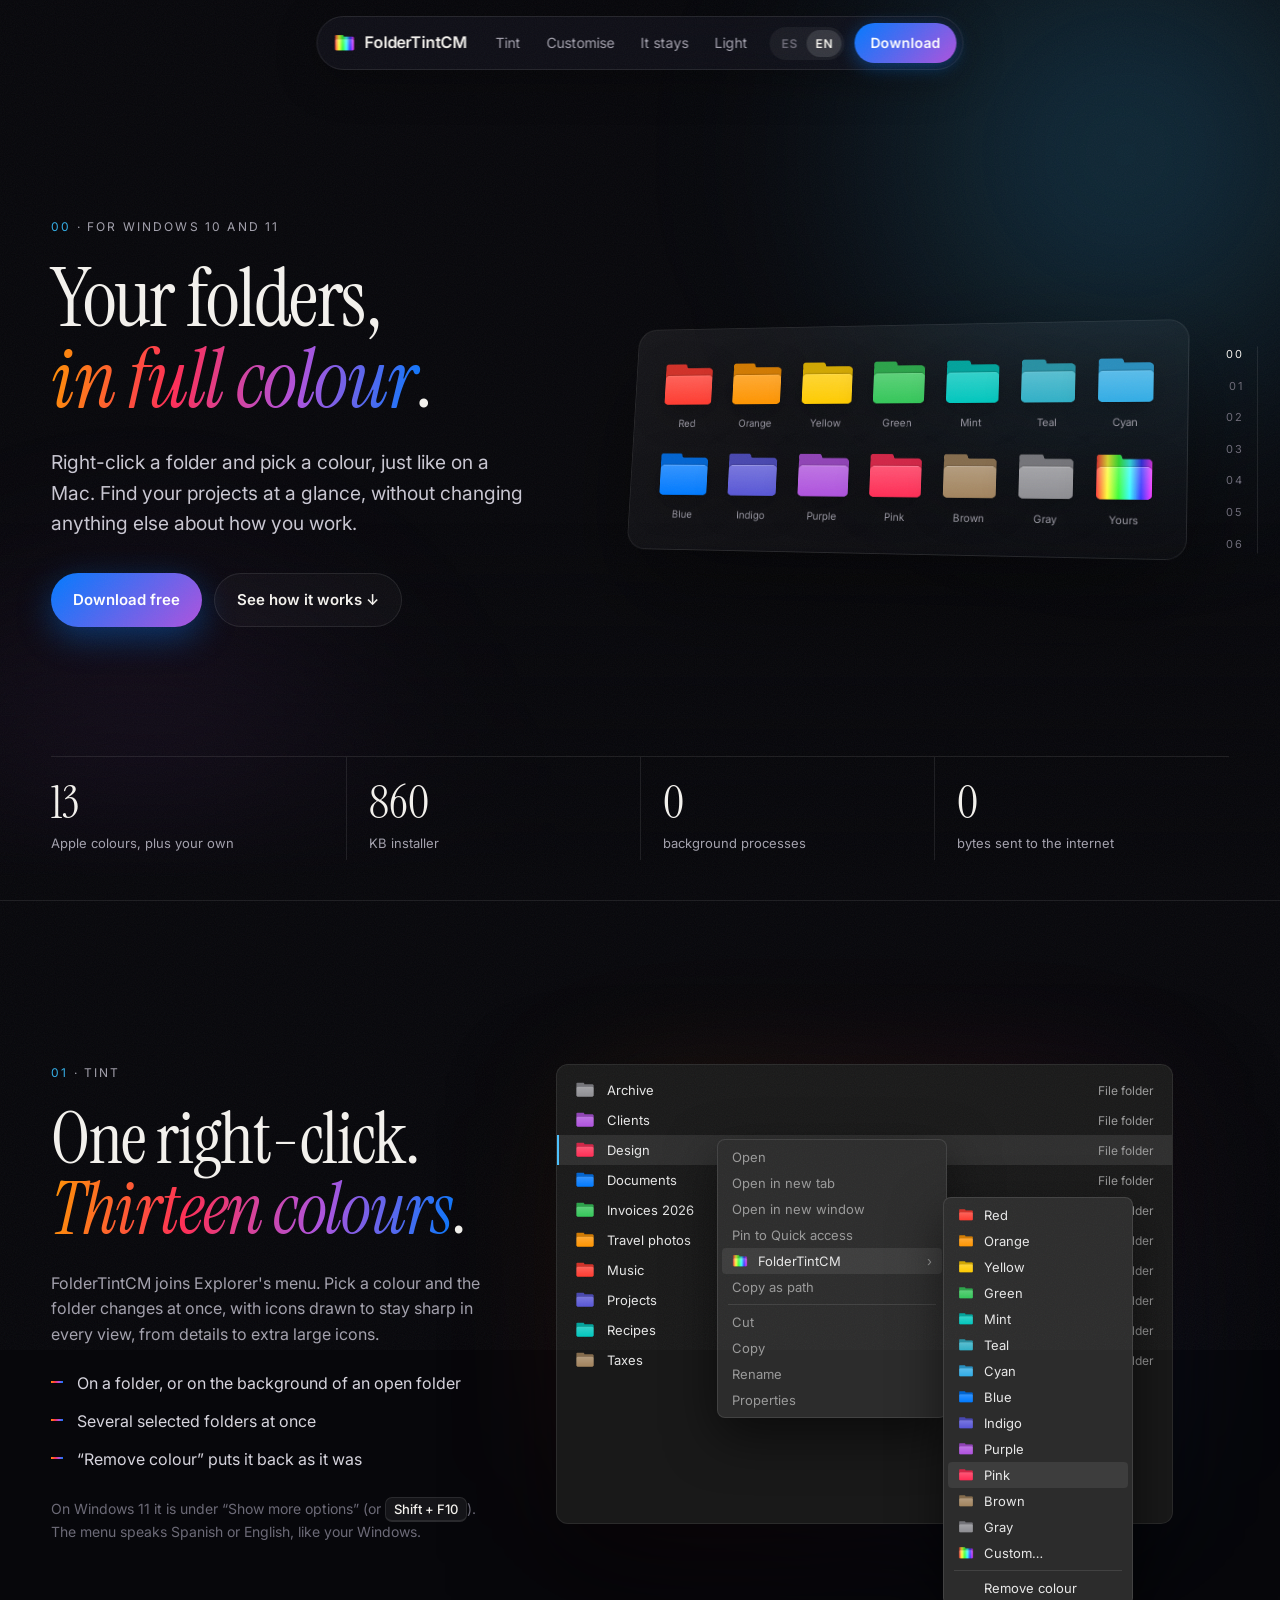
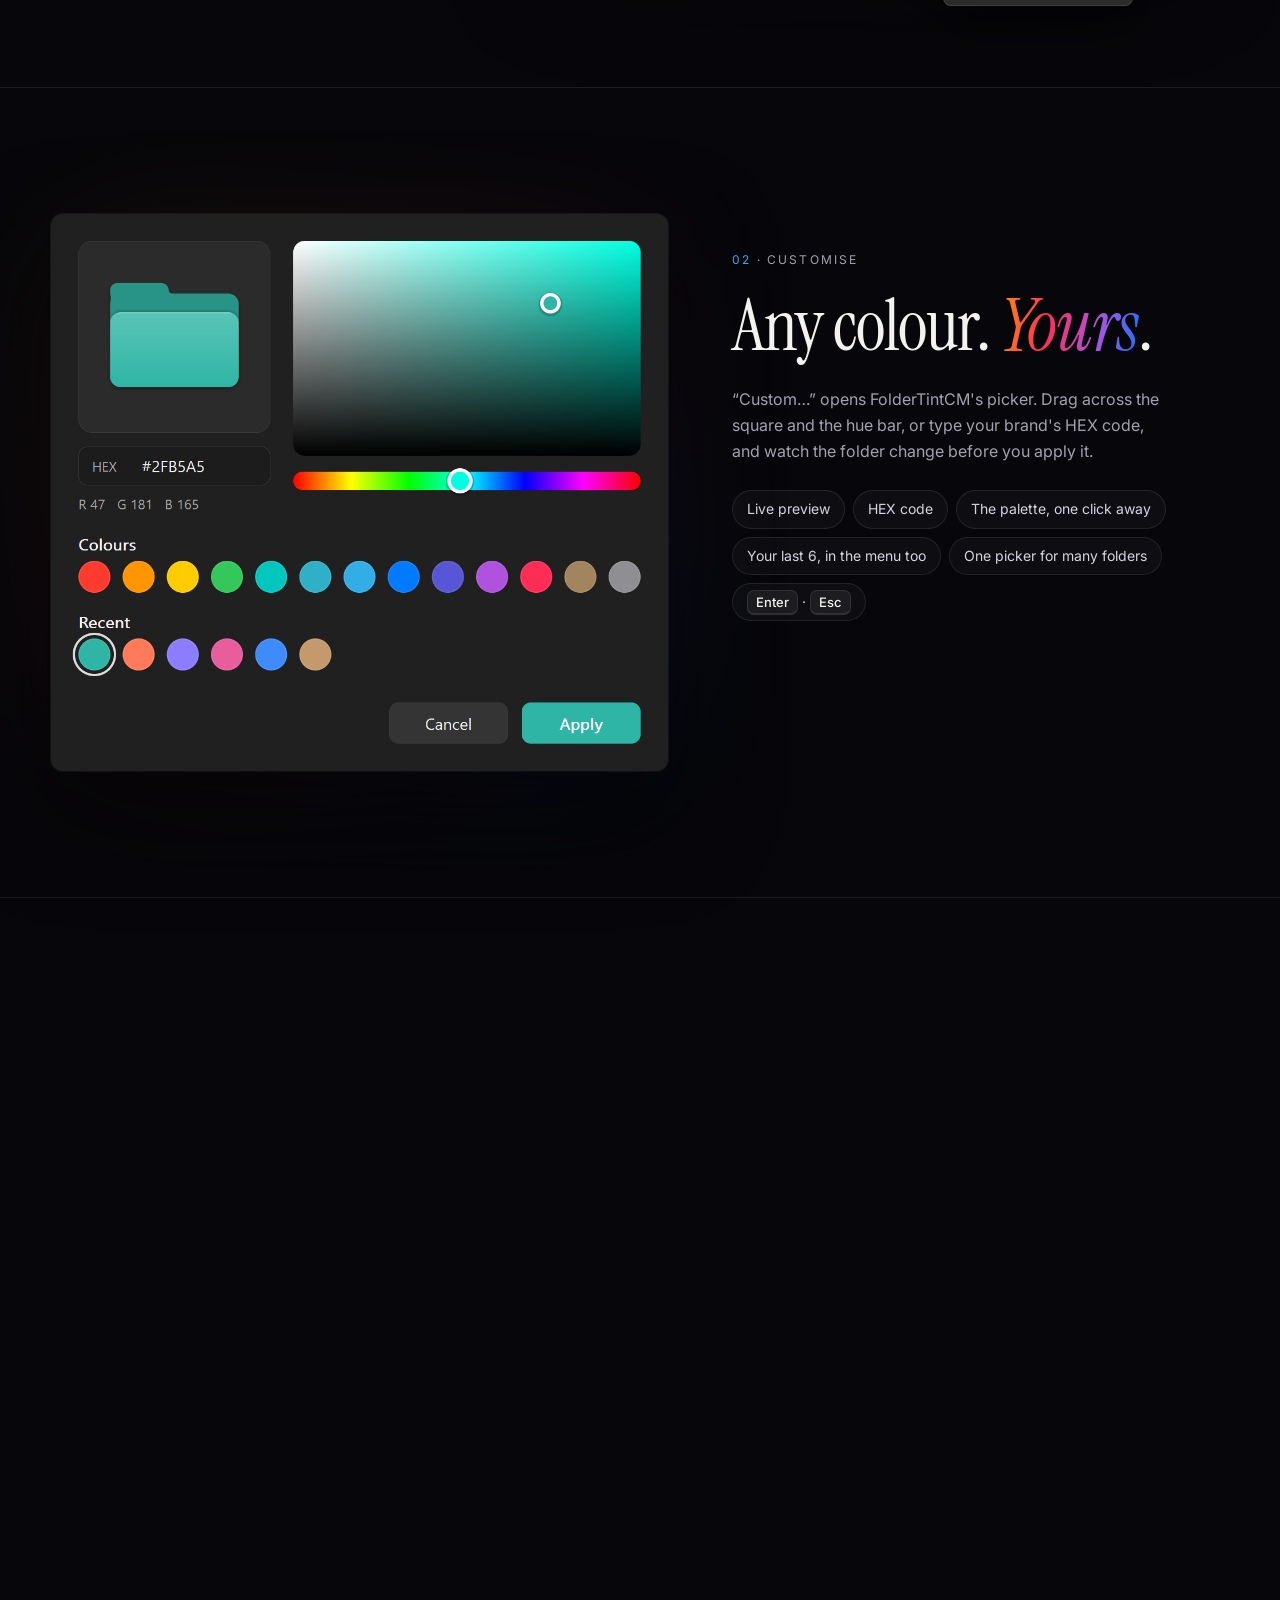
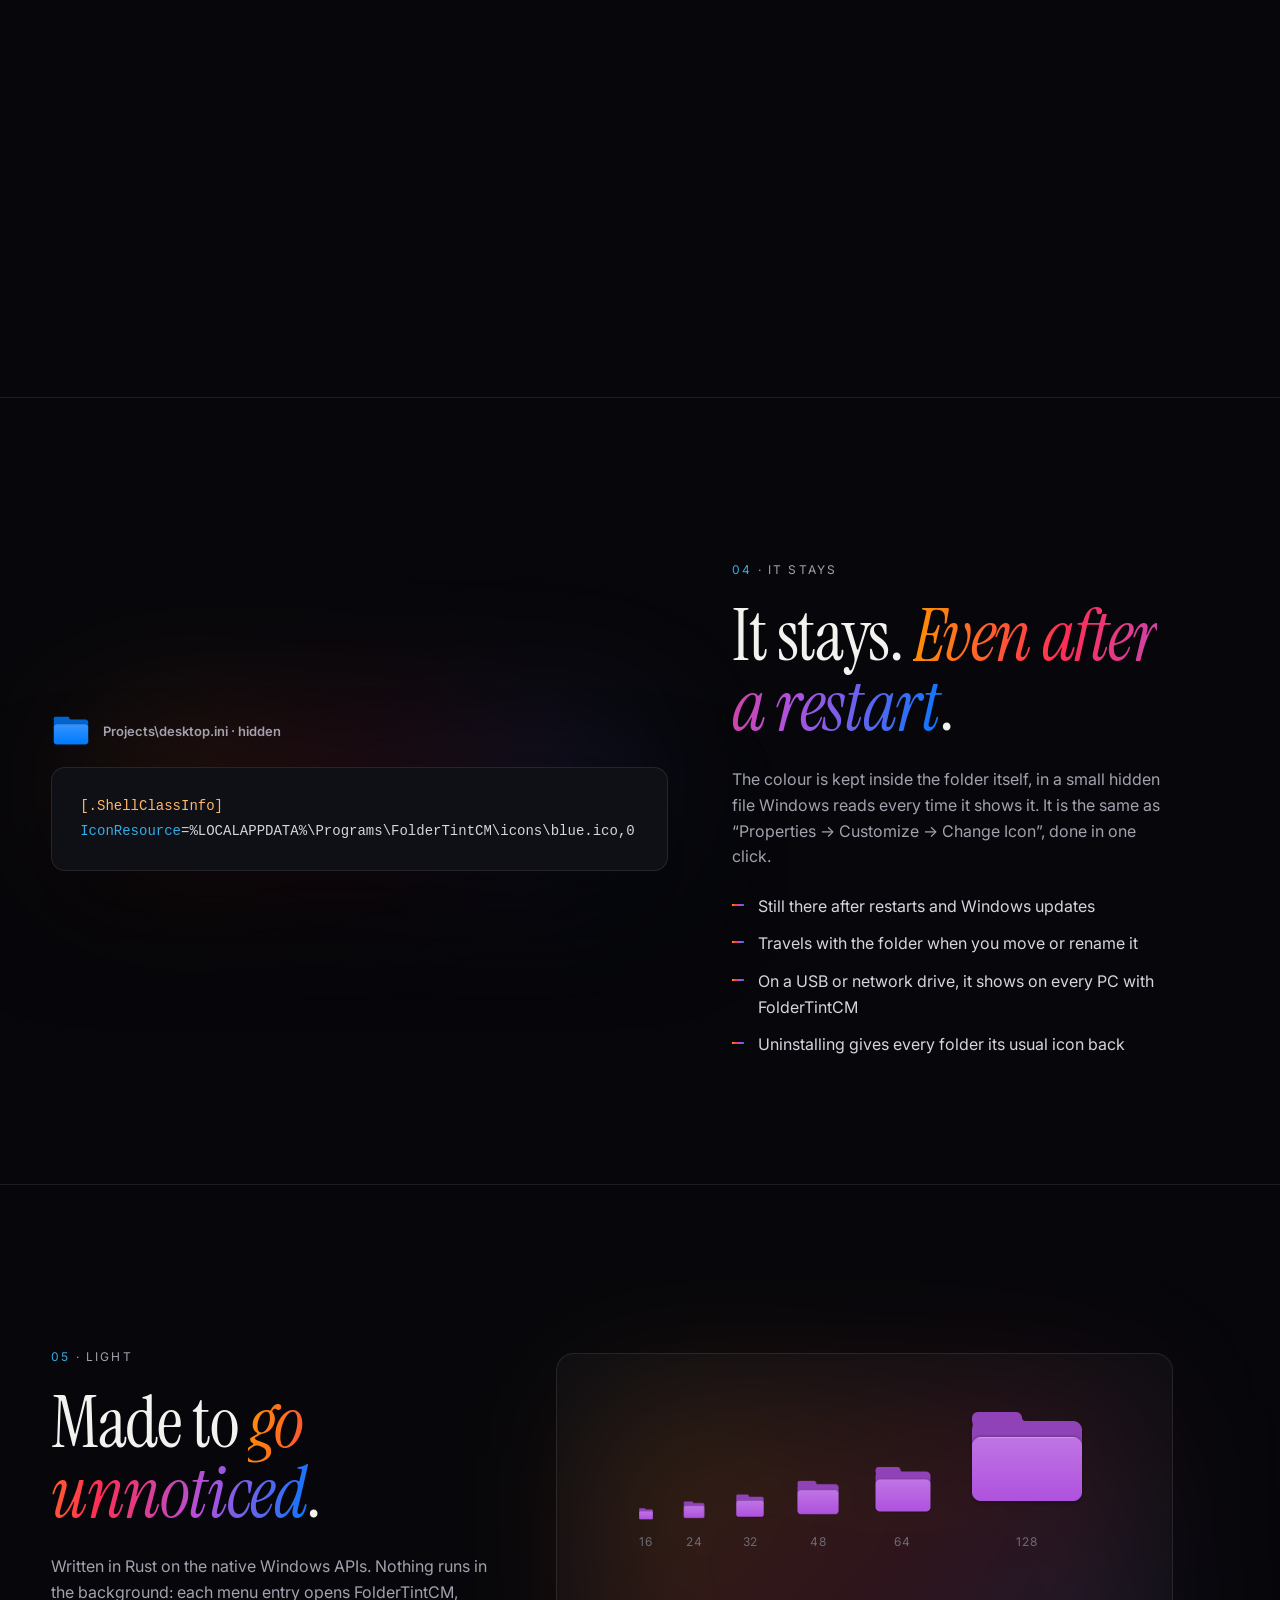
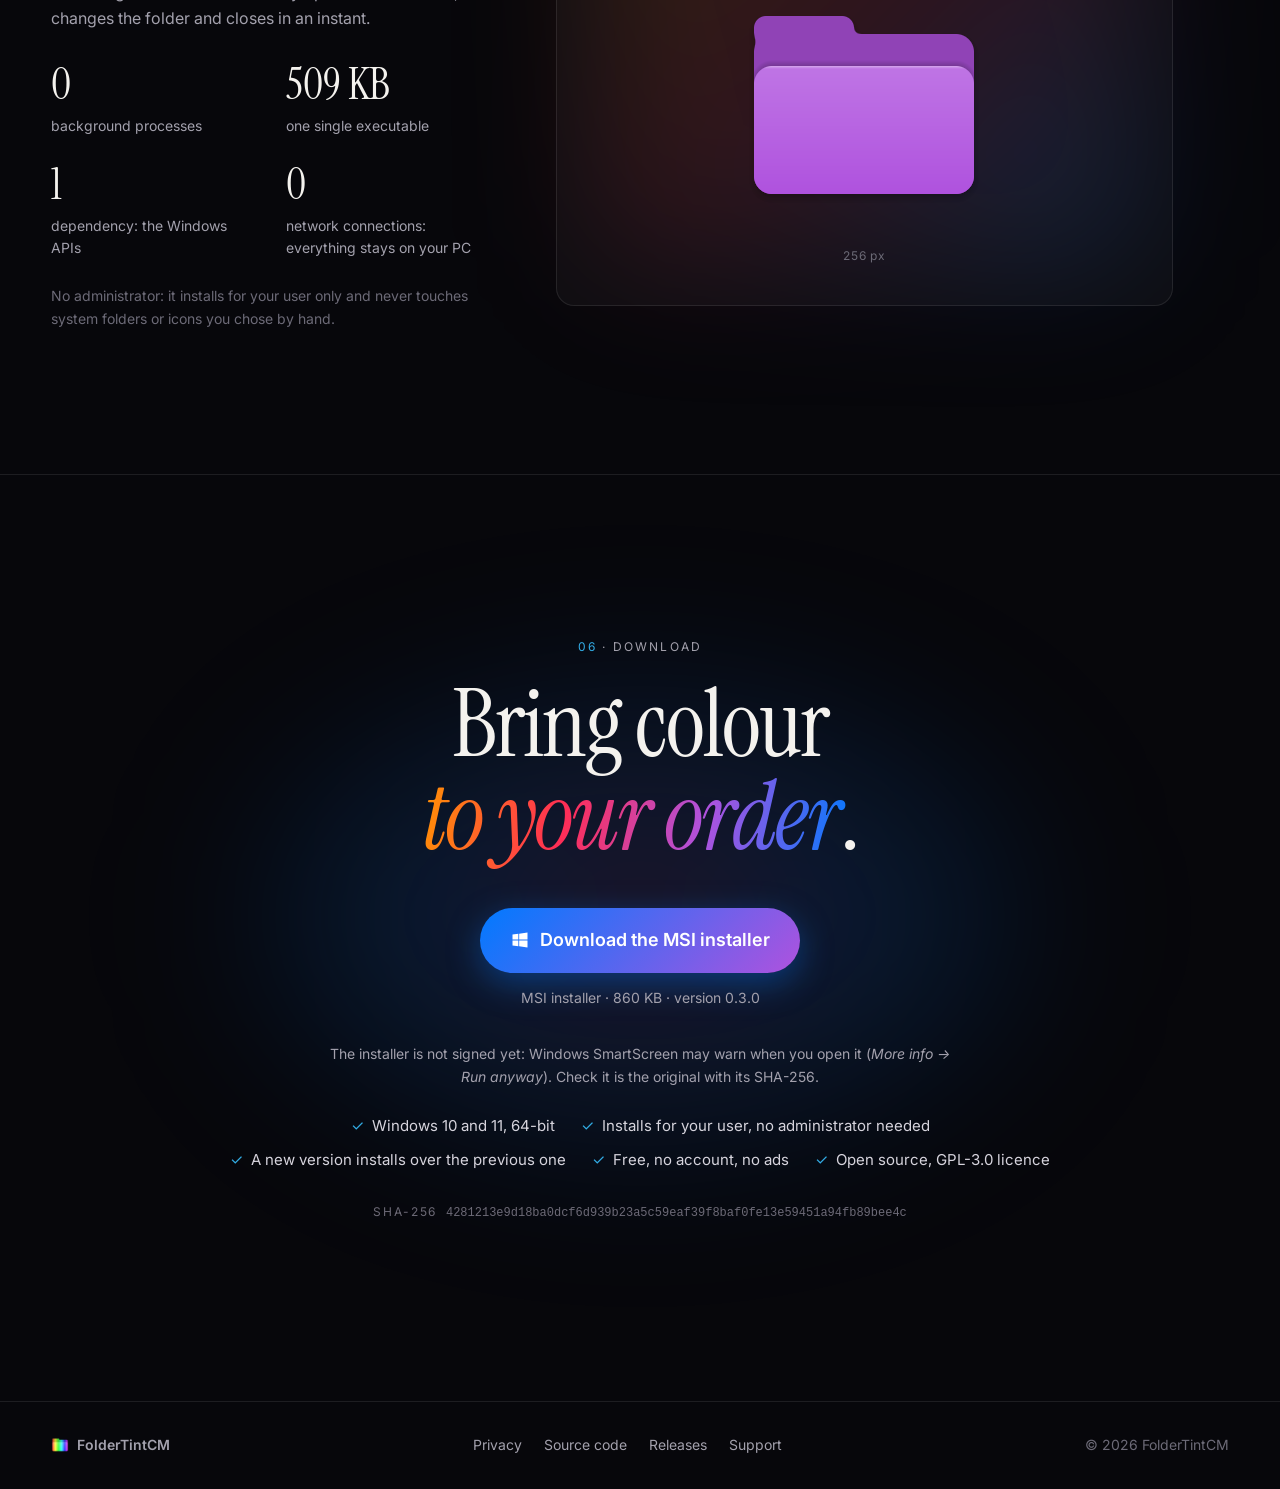
==== commit 8b0637ed: "Site: rename to FolderTintCM New address foldertintcm.github.io and links to the foldertintcm organi" ====
--- a/index.html
+++ b/index.html
@@ -3,12 +3,12 @@
 <head>
   <meta charset="utf-8">
   <meta name="viewport" content="width=device-width, initial-scale=1">
-  <title>FolderTint — Colores para tus carpetas de Windows</title>
+  <title>FolderTintCM — Colores para tus carpetas de Windows</title>
   <meta name="description" content="Clic derecho en una carpeta y elige un color, como en el Mac. 13 colores de Apple o el tuyo propio. Gratis, sin procesos en segundo plano y nada sale de tu equipo.">
   <meta name="theme-color" content="#07070b">
-  <meta property="og:title" content="FolderTint">
+  <meta property="og:title" content="FolderTintCM">
   <meta property="og:description" content="Colores para las carpetas de Windows 10 y 11, con un clic derecho.">
-  <meta property="og:image" content="https://foldertint.github.io/assets/img/es/picker-dark.png">
+  <meta property="og:image" content="https://foldertintcm.github.io/assets/img/es/picker-dark.png">
   <meta property="og:type" content="website">
   <link rel="icon" type="image/png" href="assets/icon-44.png">
   <link rel="apple-touch-icon" href="assets/icon-150.png">
@@ -21,9 +21,9 @@
   <div class="grain" aria-hidden="true"></div>
 
   <header class="nav" id="nav">
-    <a class="brand" href="#top" aria-label="FolderTint">
+    <a class="brand" href="#top" aria-label="FolderTintCM">
       <img src="assets/icon-44.png" alt="" width="22" height="22">
-      <span>FolderTint</span>
+      <span>FolderTintCM</span>
     </a>
     <nav class="links" aria-label="Secciones">
       <a href="#colorear" data-i18n="nav.tint">Colorear</a>
@@ -57,7 +57,7 @@
       <div class="glow glow-a"></div>
       <div class="glow glow-b"></div>
       <div class="hero-shot">
-        <div class="wall" role="img" aria-label="Las trece carpetas de colores de FolderTint y la de color personalizado" data-i18n-label="alt.wall">
+        <div class="wall" role="img" aria-label="Las trece carpetas de colores de FolderTintCM y la de color personalizado" data-i18n-label="alt.wall">
           <figure style="--i:0"><img src="assets/folders/red.png" alt="" width="256" height="256"><figcaption data-i18n="c.red">Rojo</figcaption></figure>
           <figure style="--i:1"><img src="assets/folders/orange.png" alt="" width="256" height="256"><figcaption data-i18n="c.orange">Naranja</figcaption></figure>
           <figure style="--i:2"><img src="assets/folders/yellow.png" alt="" width="256" height="256"><figcaption data-i18n="c.yellow">Amarillo</figcaption></figure>
@@ -96,7 +96,7 @@
       <div class="copy">
         <p class="eyebrow"><span>01</span> · <span data-i18n="nav.tint">Colorear</span></p>
         <h2 data-i18n="tin.title">Un clic derecho. <em>Trece colores</em>.</h2>
-        <p data-i18n="tin.body">FolderTint se suma al menú del Explorador. Elige un color y la carpeta cambia al instante, con iconos dibujados para verse nítidos en cualquier vista, de los detalles a los iconos extra grandes.</p>
+        <p data-i18n="tin.body">FolderTintCM se suma al menú del Explorador. Elige un color y la carpeta cambia al instante, con iconos dibujados para verse nítidos en cualquier vista, de los detalles a los iconos extra grandes.</p>
         <ul class="list">
           <li data-i18n="tin.l1">Sobre una carpeta, o en el fondo de una carpeta abierta</li>
           <li data-i18n="tin.l2">Varias carpetas seleccionadas a la vez</li>
@@ -105,7 +105,7 @@
         <p class="note" data-i18n="tin.note">En Windows 11 está en «Mostrar más opciones» (o <kbd>Mayús + F10</kbd>). El menú habla español o inglés, como tu Windows.</p>
       </div>
       <figure class="frame reveal">
-        <div class="explorer" role="img" aria-label="El menú contextual del Explorador con el submenú de FolderTint abierto" data-i18n-label="alt.menu">
+        <div class="explorer" role="img" aria-label="El menú contextual del Explorador con el submenú de FolderTintCM abierto" data-i18n-label="alt.menu">
           <div class="row"><img src="assets/folders/gray.png" alt=""><span data-i18n="f.archive">Archivo</span><span data-i18n="f.type">Carpeta de archivos</span></div>
           <div class="row"><img src="assets/folders/purple.png" alt=""><span data-i18n="f.clients">Clientes</span><span data-i18n="f.type">Carpeta de archivos</span></div>
           <div class="row selected"><img src="assets/folders/pink.png" alt=""><span data-i18n="f.design">Diseño</span><span data-i18n="f.type">Carpeta de archivos</span></div>
@@ -122,7 +122,7 @@
               <li class="dim" data-i18n="m.tab">Abrir en nueva pestaña</li>
               <li class="dim" data-i18n="m.window">Abrir en nueva ventana</li>
               <li class="dim" data-i18n="m.pin">Anclar a Acceso rápido</li>
-              <li class="on"><img src="assets/icon-44.png" alt="">FolderTint<span class="chev">›</span></li>
+              <li class="on"><img src="assets/icon-44.png" alt="">FolderTintCM<span class="chev">›</span></li>
               <li class="dim" data-i18n="m.path">Copiar como ruta de acceso</li>
               <hr>
               <li class="dim" data-i18n="m.cut">Cortar</li>
@@ -160,7 +160,7 @@
       <div class="copy">
         <p class="eyebrow"><span>02</span> · <span data-i18n="nav.custom">Personalizar</span></p>
         <h2 data-i18n="cus.title">Cualquier color. <em>El tuyo</em>.</h2>
-        <p data-i18n="cus.body">«Personalizado…» abre el selector de FolderTint. Arrastra por el cuadro y la barra de tono, o escribe el código HEX de tu marca, y mira la carpeta cambiar antes de aplicarla.</p>
+        <p data-i18n="cus.body">«Personalizado…» abre el selector de FolderTintCM. Arrastra por el cuadro y la barra de tono, o escribe el código HEX de tu marca, y mira la carpeta cambiar antes de aplicarla.</p>
         <ul class="chips">
           <li data-i18n="cus.c1">Vista previa en vivo</li>
           <li data-i18n="cus.c2">Código HEX</li>
@@ -172,7 +172,7 @@
       </div>
       <figure class="frame reveal">
         <img class="shot" data-shot="picker-dark.png" src="assets/img/es/picker-dark.png" width="1080" height="975" loading="lazy"
-             alt="El selector de color de FolderTint, con la vista previa de la carpeta, el cuadro de color, la barra de tono, la paleta y los colores recientes" data-i18n-alt="alt.picker">
+             alt="El selector de color de FolderTintCM, con la vista previa de la carpeta, el cuadro de color, la barra de tono, la paleta y los colores recientes" data-i18n-alt="alt.picker">
       </figure>
     </section>
 
@@ -200,14 +200,14 @@
         <ul class="list">
           <li data-i18n="sta.l1">Sigue ahí al reiniciar y tras las actualizaciones de Windows</li>
           <li data-i18n="sta.l2">Viaja con la carpeta si la mueves o le cambias el nombre</li>
-          <li data-i18n="sta.l3">En una unidad USB o de red, se ve en todo equipo con FolderTint</li>
+          <li data-i18n="sta.l3">En una unidad USB o de red, se ve en todo equipo con FolderTintCM</li>
           <li data-i18n="sta.l4">Al desinstalar, cada carpeta vuelve a su icono de siempre</li>
         </ul>
       </div>
       <figure class="frame reveal">
         <div class="ini-head"><img src="assets/folders/blue.png" alt="" width="40" height="40"><span data-i18n="sta.file">Proyectos\desktop.ini · oculto</span></div>
         <pre class="ini"><code><span class="s">[.ShellClassInfo]</span>
-<span class="k">IconResource</span>=%LOCALAPPDATA%\Programs\FolderTint\icons\blue.ico,0</code></pre>
+<span class="k">IconResource</span>=%LOCALAPPDATA%\Programs\FolderTintCM\icons\blue.ico,0</code></pre>
       </figure>
     </section>
 
@@ -216,7 +216,7 @@
       <div class="copy">
         <p class="eyebrow"><span>05</span> · <span data-i18n="nav.light">Ligero</span></p>
         <h2 data-i18n="lig.title">Hecho para <em>no notarse</em>.</h2>
-        <p data-i18n="lig.body">Escrito en Rust sobre las API nativas de Windows. No hay nada corriendo en segundo plano: cada opción del menú abre FolderTint, cambia la carpeta y se cierra en un instante.</p>
+        <p data-i18n="lig.body">Escrito en Rust sobre las API nativas de Windows. No hay nada corriendo en segundo plano: cada opción del menú abre FolderTintCM, cambia la carpeta y se cierra en un instante.</p>
         <dl class="specs">
           <div><dt>0</dt><dd data-i18n="lig.s1">procesos en segundo plano</dd></div>
           <div><dt>509 KB</dt><dd data-i18n="lig.s2">un único ejecutable</dd></div>
@@ -243,7 +243,7 @@
       <div class="glow glow-c"></div>
       <p class="eyebrow"><span>06</span> · <span data-i18n="nav.download">Descargar</span></p>
       <h2 data-i18n="dl.title">Ponle color<br><em>a tu orden</em>.</h2>
-      <a class="btn btn-primary btn-xl" href="https://github.com/foldertint/foldertint.github.io/releases/latest/download/FolderTint.msi">
+      <a class="btn btn-primary btn-xl" href="https://github.com/foldertintcm/foldertintcm.github.io/releases/latest/download/FolderTintCM.msi">
         <svg viewBox="0 0 24 24" width="20" height="20" aria-hidden="true"><path fill="currentColor" d="M3 5.5 10 4.5v7H3zm8-1.15L21 3v8.5H11zM3 12.5h7v7l-7-1zm8 0h10V21l-10-1.4z"/></svg>
         <span data-i18n="dl.button">Descargar el instalador MSI</span>
       </a>
@@ -263,15 +263,15 @@
   <footer class="footer">
     <div>
       <img src="assets/icon-44.png" alt="" width="18" height="18">
-      <span>FolderTint</span>
+      <span>FolderTintCM</span>
     </div>
     <nav>
       <a href="privacy.html" data-i18n="foot.privacy">Privacidad</a>
-      <a href="https://github.com/foldertint/FolderTint" data-i18n="foot.source">Código fuente</a>
-      <a href="https://github.com/foldertint/foldertint.github.io/releases" data-i18n="foot.releases">Versiones</a>
-      <a href="https://github.com/foldertint/foldertint.github.io/issues" data-i18n="foot.support">Soporte</a>
+      <a href="https://github.com/foldertintcm/FolderTintCM" data-i18n="foot.source">Código fuente</a>
+      <a href="https://github.com/foldertintcm/foldertintcm.github.io/releases" data-i18n="foot.releases">Versiones</a>
+      <a href="https://github.com/foldertintcm/foldertintcm.github.io/issues" data-i18n="foot.support">Soporte</a>
     </nav>
-    <p>© 2026 FolderTint</p>
+    <p>© 2026 FolderTintCM</p>
   </footer>
 
   <script src="assets/site.js"></script>
--- a/assets/site.css
+++ b/assets/site.css
@@ -1,4 +1,4 @@
-/* FolderTint — the same dark, scroll-driven page as ScreenShotCM, in the
+/* FolderTintCM — the same dark, scroll-driven page as ScreenShotCM, in the
    folders' own colours. No framework: the chapters reveal and the rail
    follows through site.js. */
 
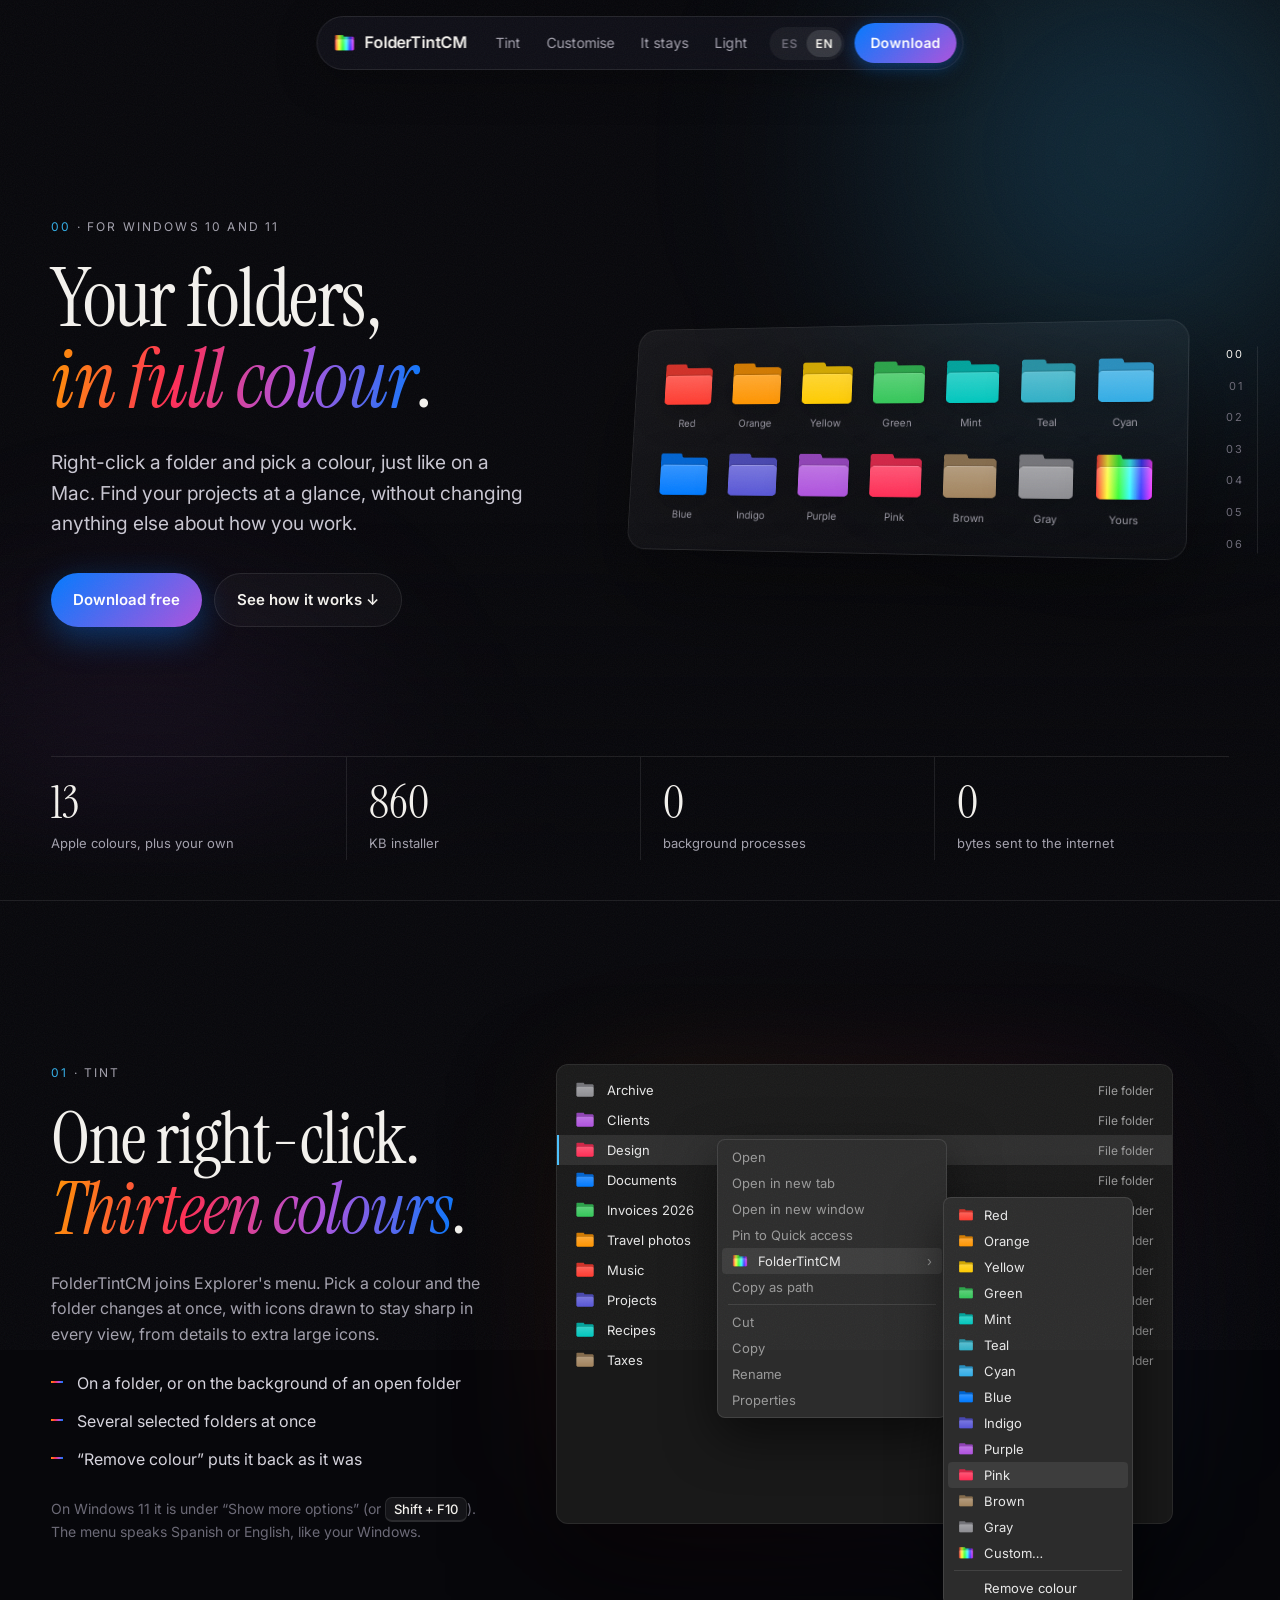
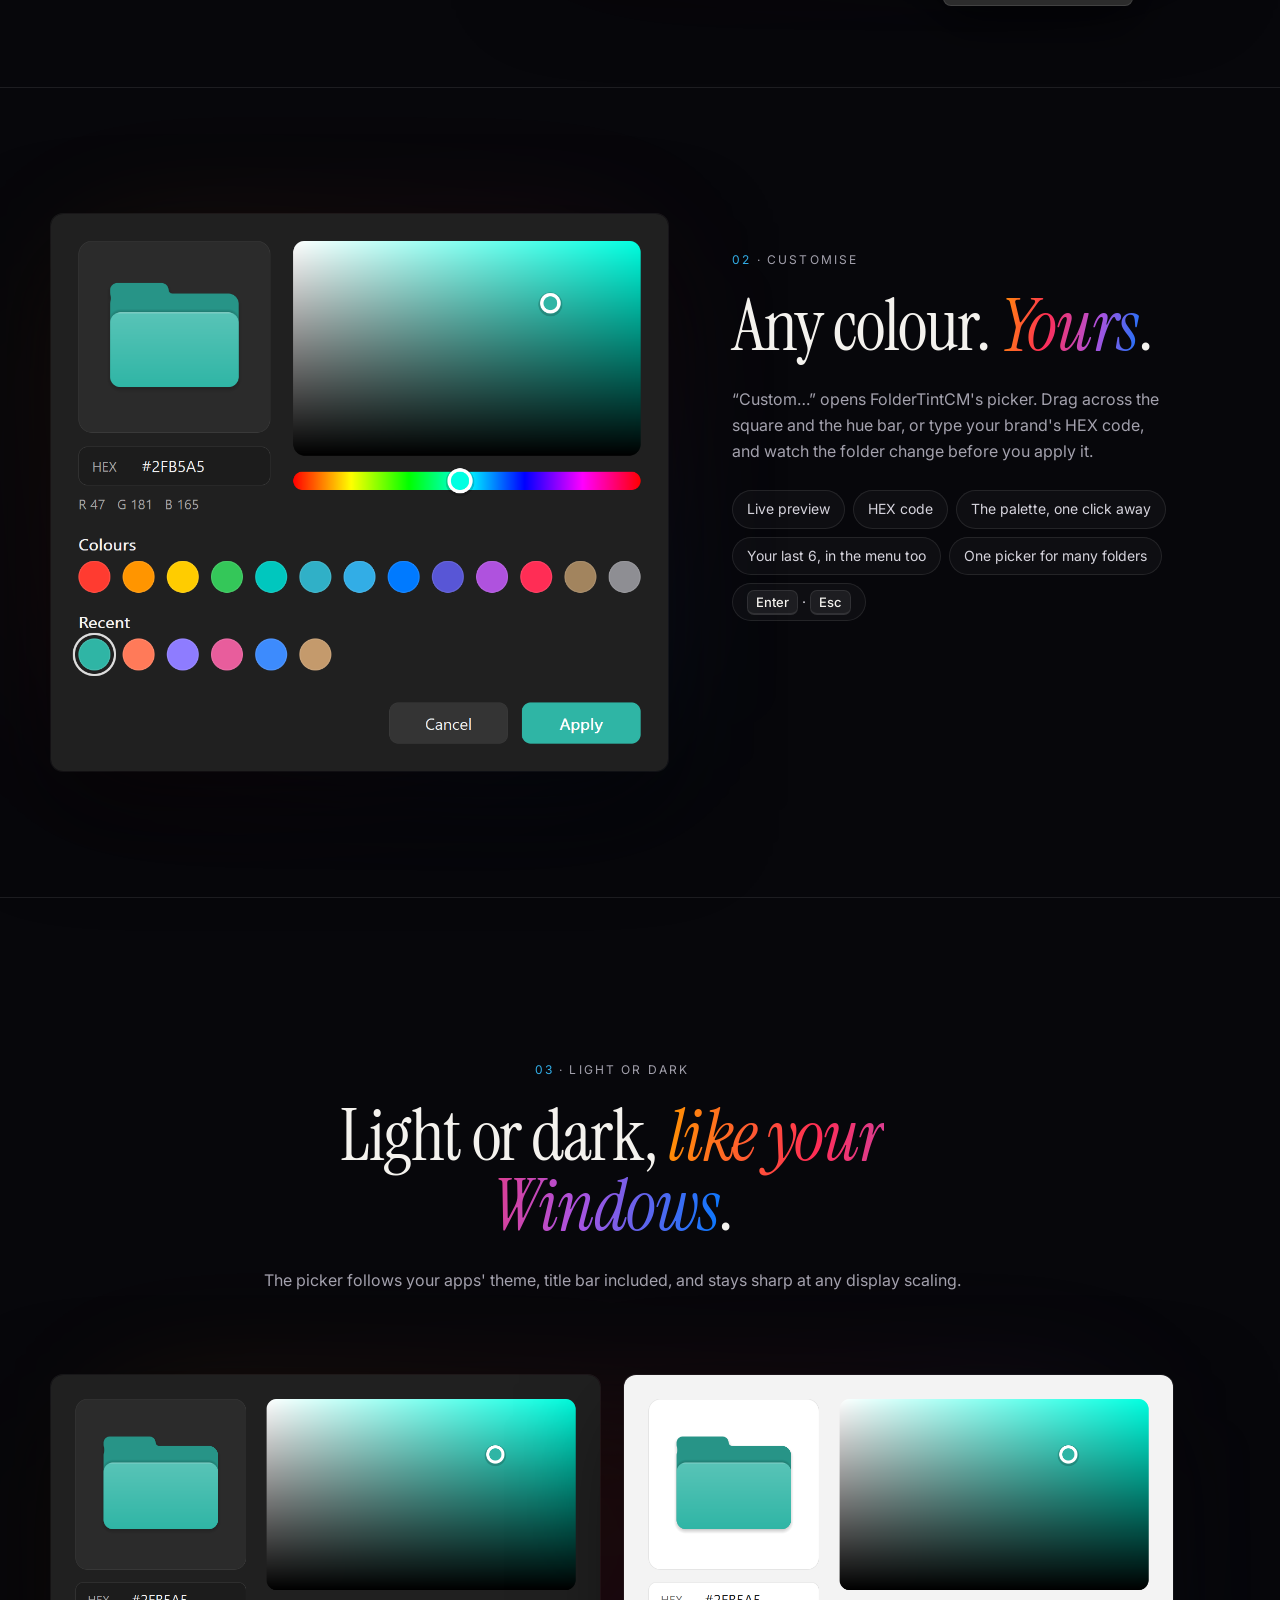
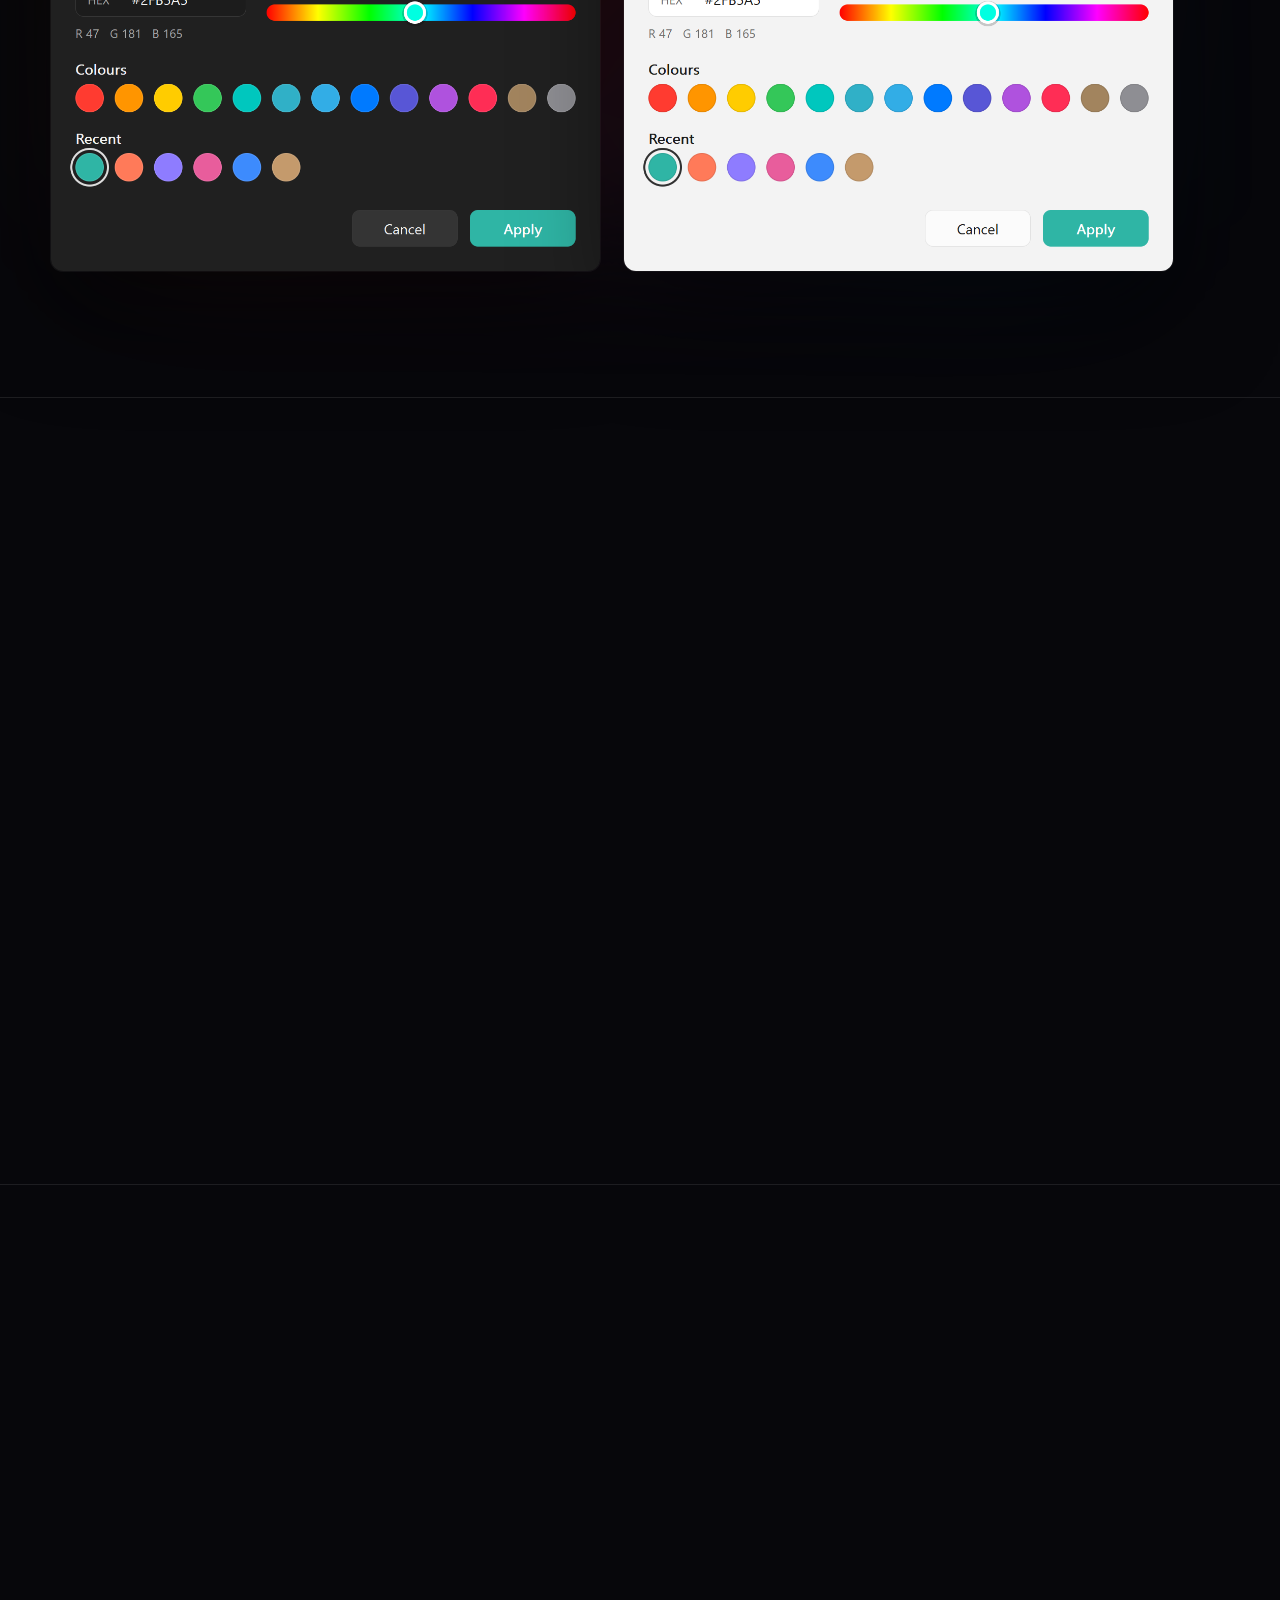
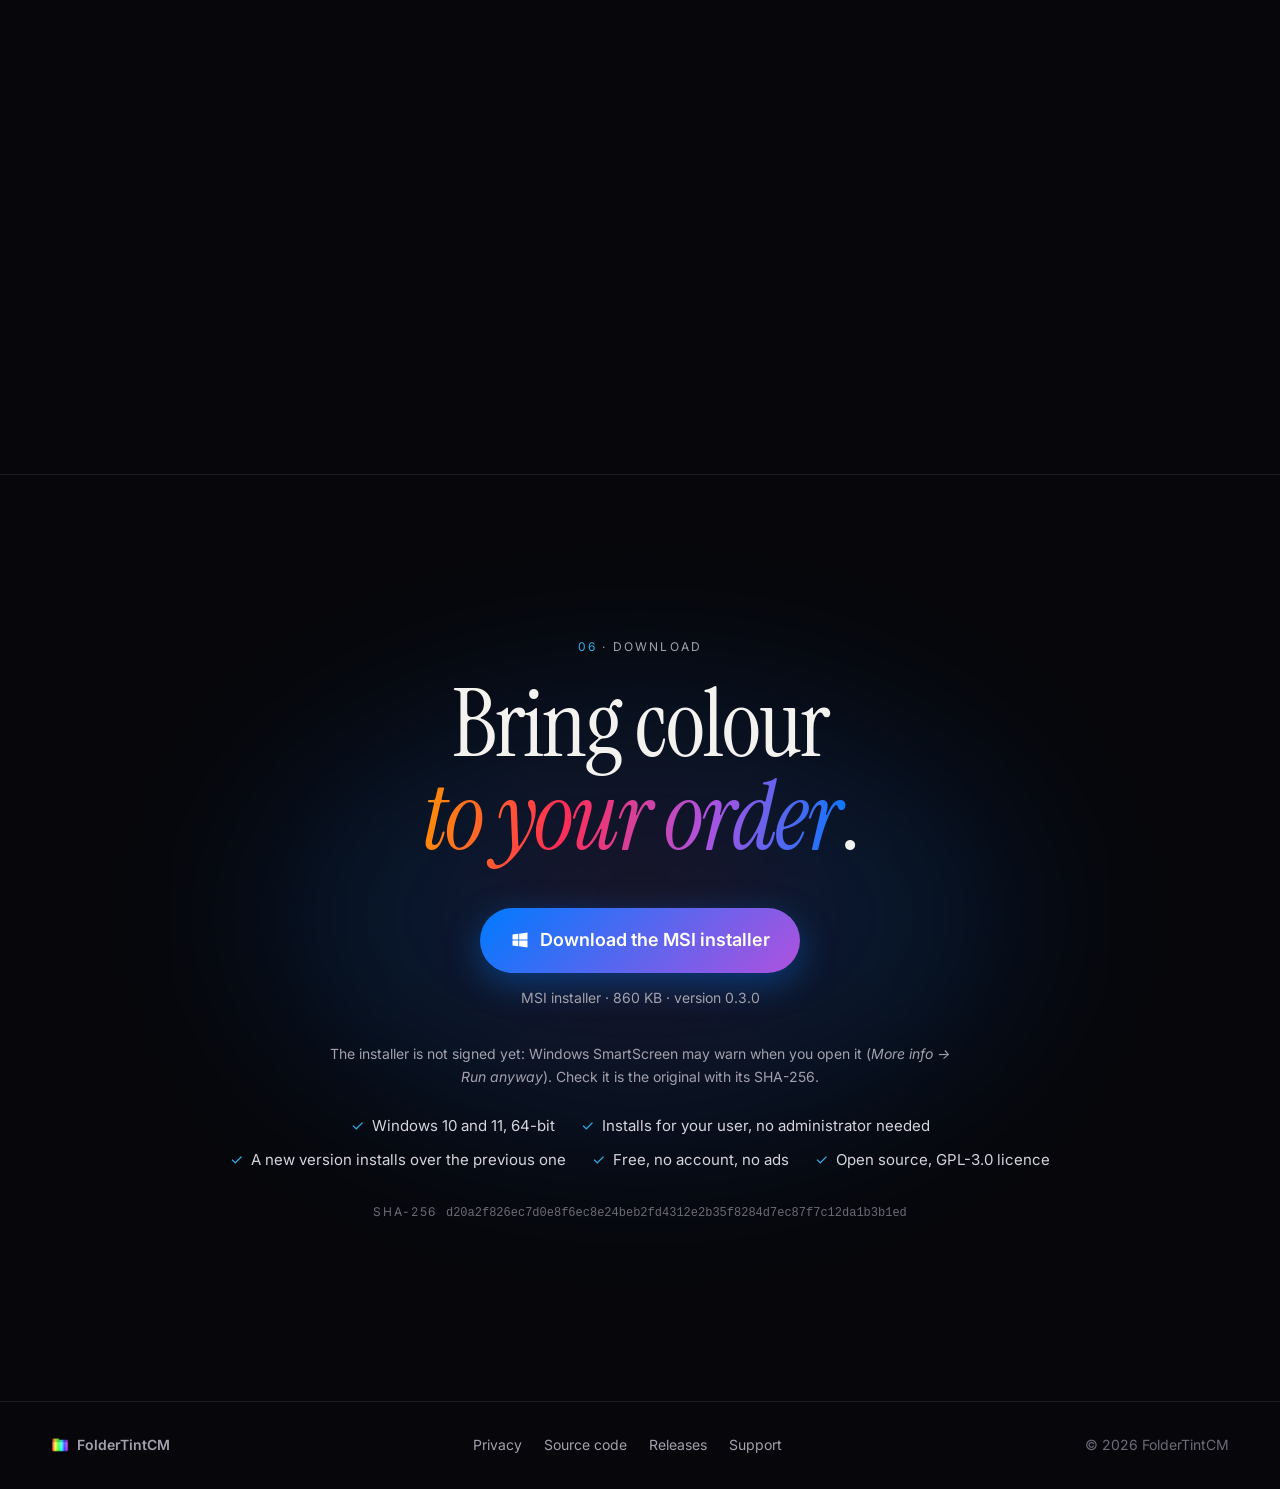
==== commit d51e7188: "Site: SHA-256 of the FolderTintCM 0.3.0 installer built by GitHub Actions Co-Authored-By: Claude Opu" ====
--- a/index.html
+++ b/index.html
@@ -256,7 +256,7 @@
         <li data-i18n="dl.f4">Gratis, sin cuenta y sin publicidad</li>
         <li data-i18n="dl.f5">Código abierto, licencia GPL-3.0</li>
       </ul>
-      <p class="sha"><span>SHA-256</span> <code data-sha>4281213e9d18ba0dcf6d939b23a5c59eaf39f8baf0fe13e59451a94fb89bee4c</code></p>
+      <p class="sha"><span>SHA-256</span> <code data-sha>d20a2f826ec7d0e8f6ec8e24beb2fd4312e2b35f8284d7ec87f7c12da1b3b1ed</code></p>
     </section>
   </main>
 
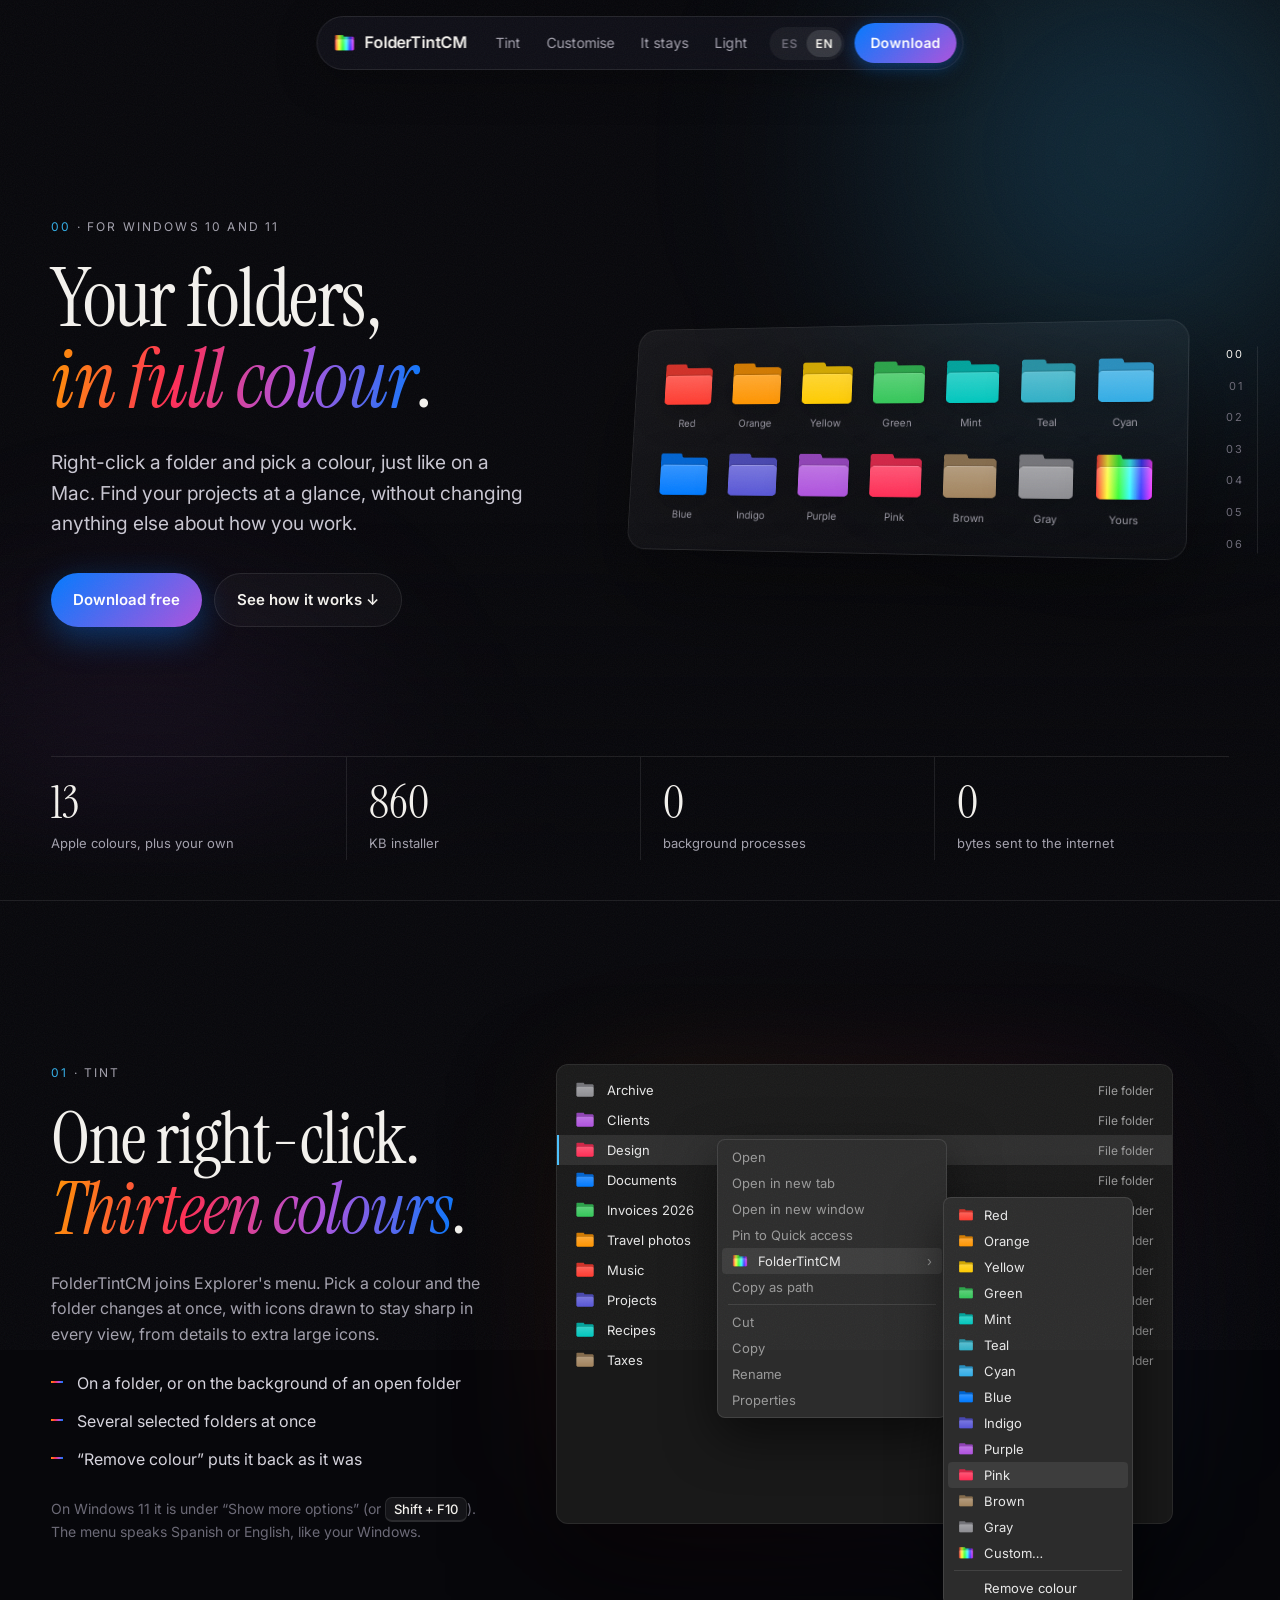
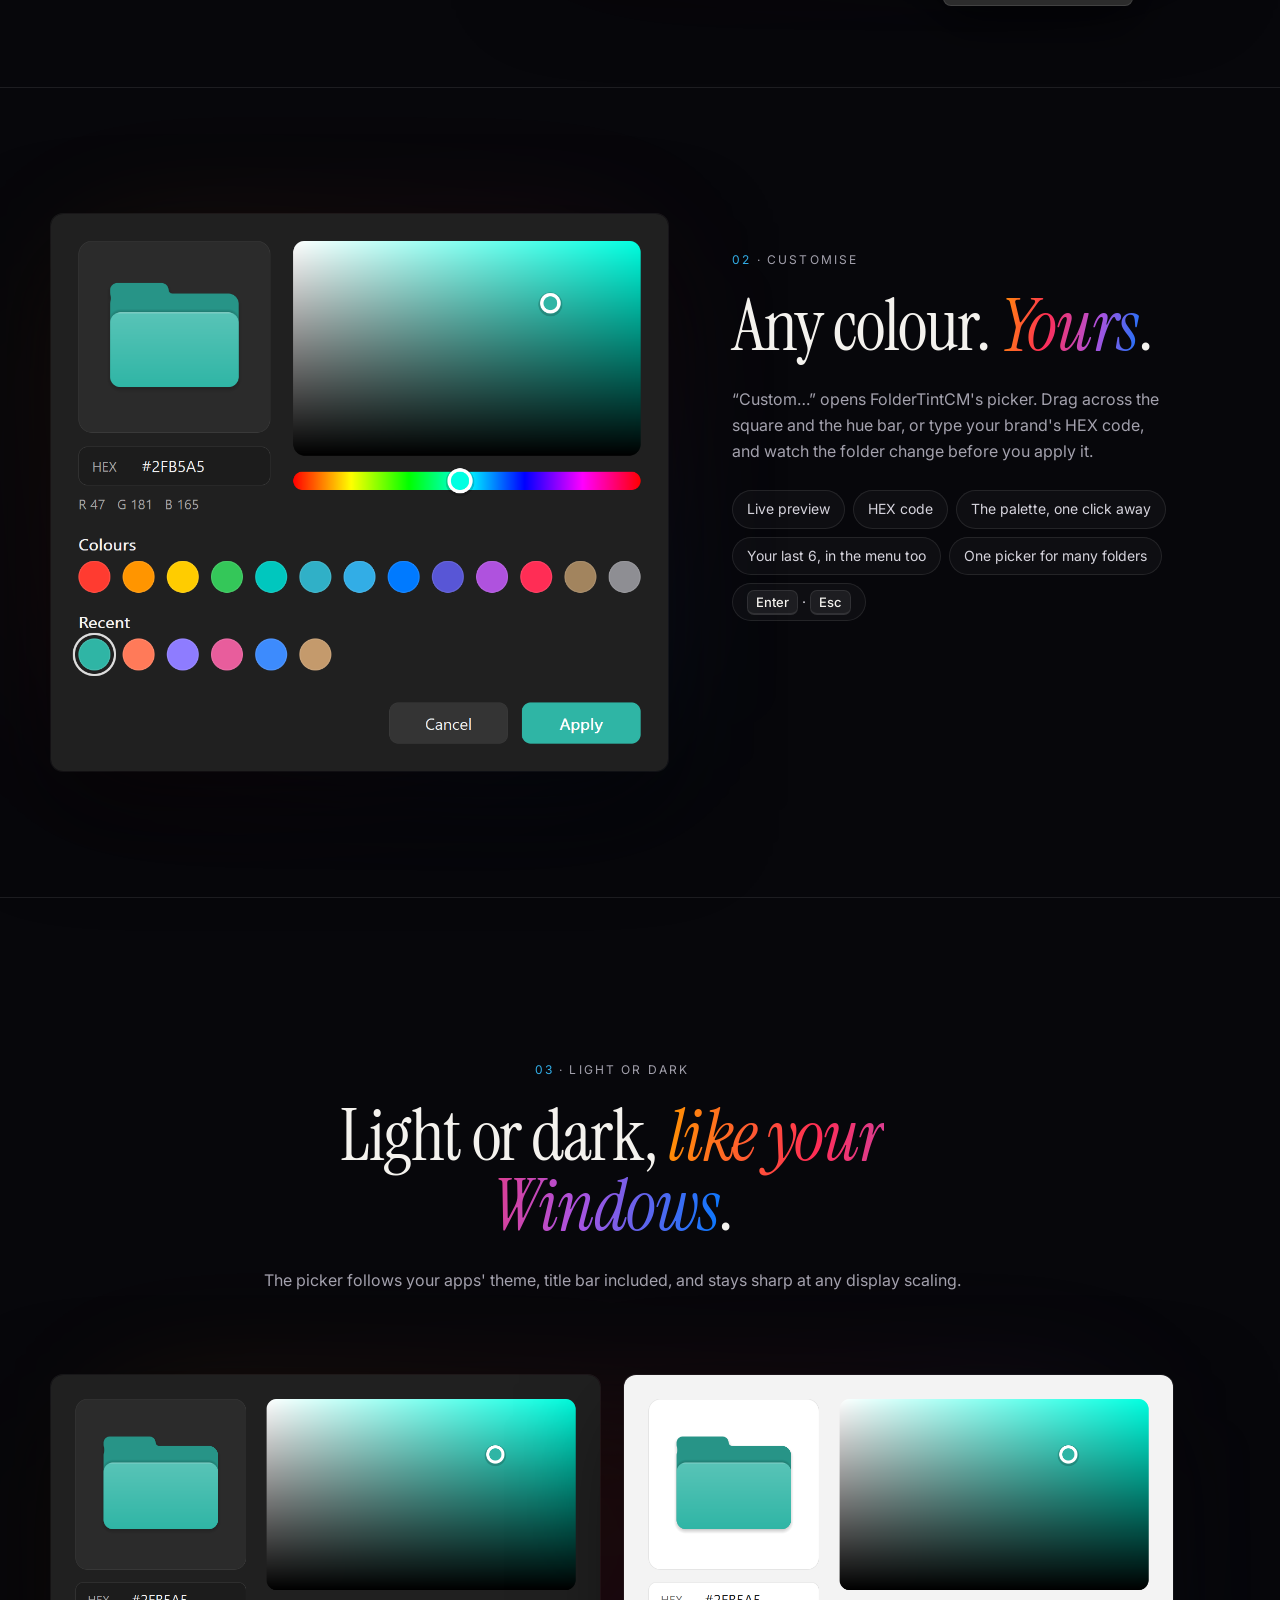
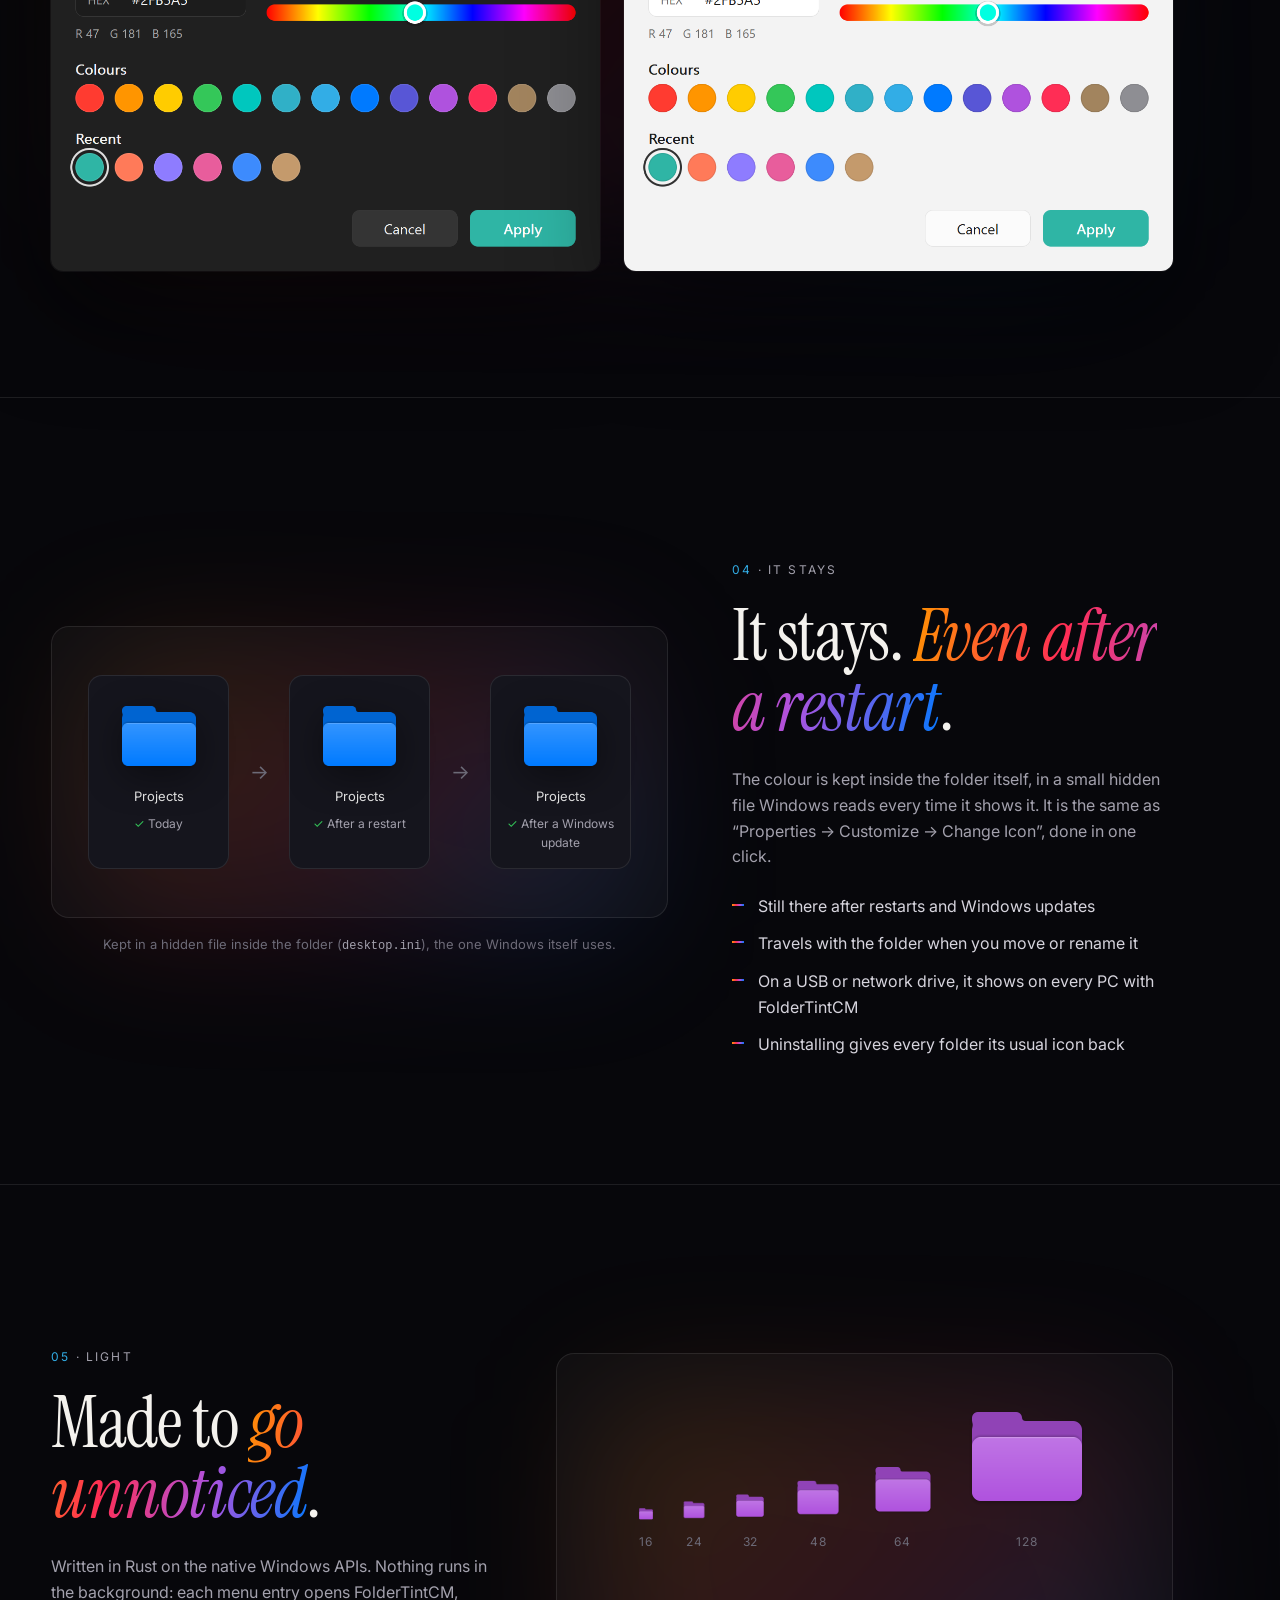
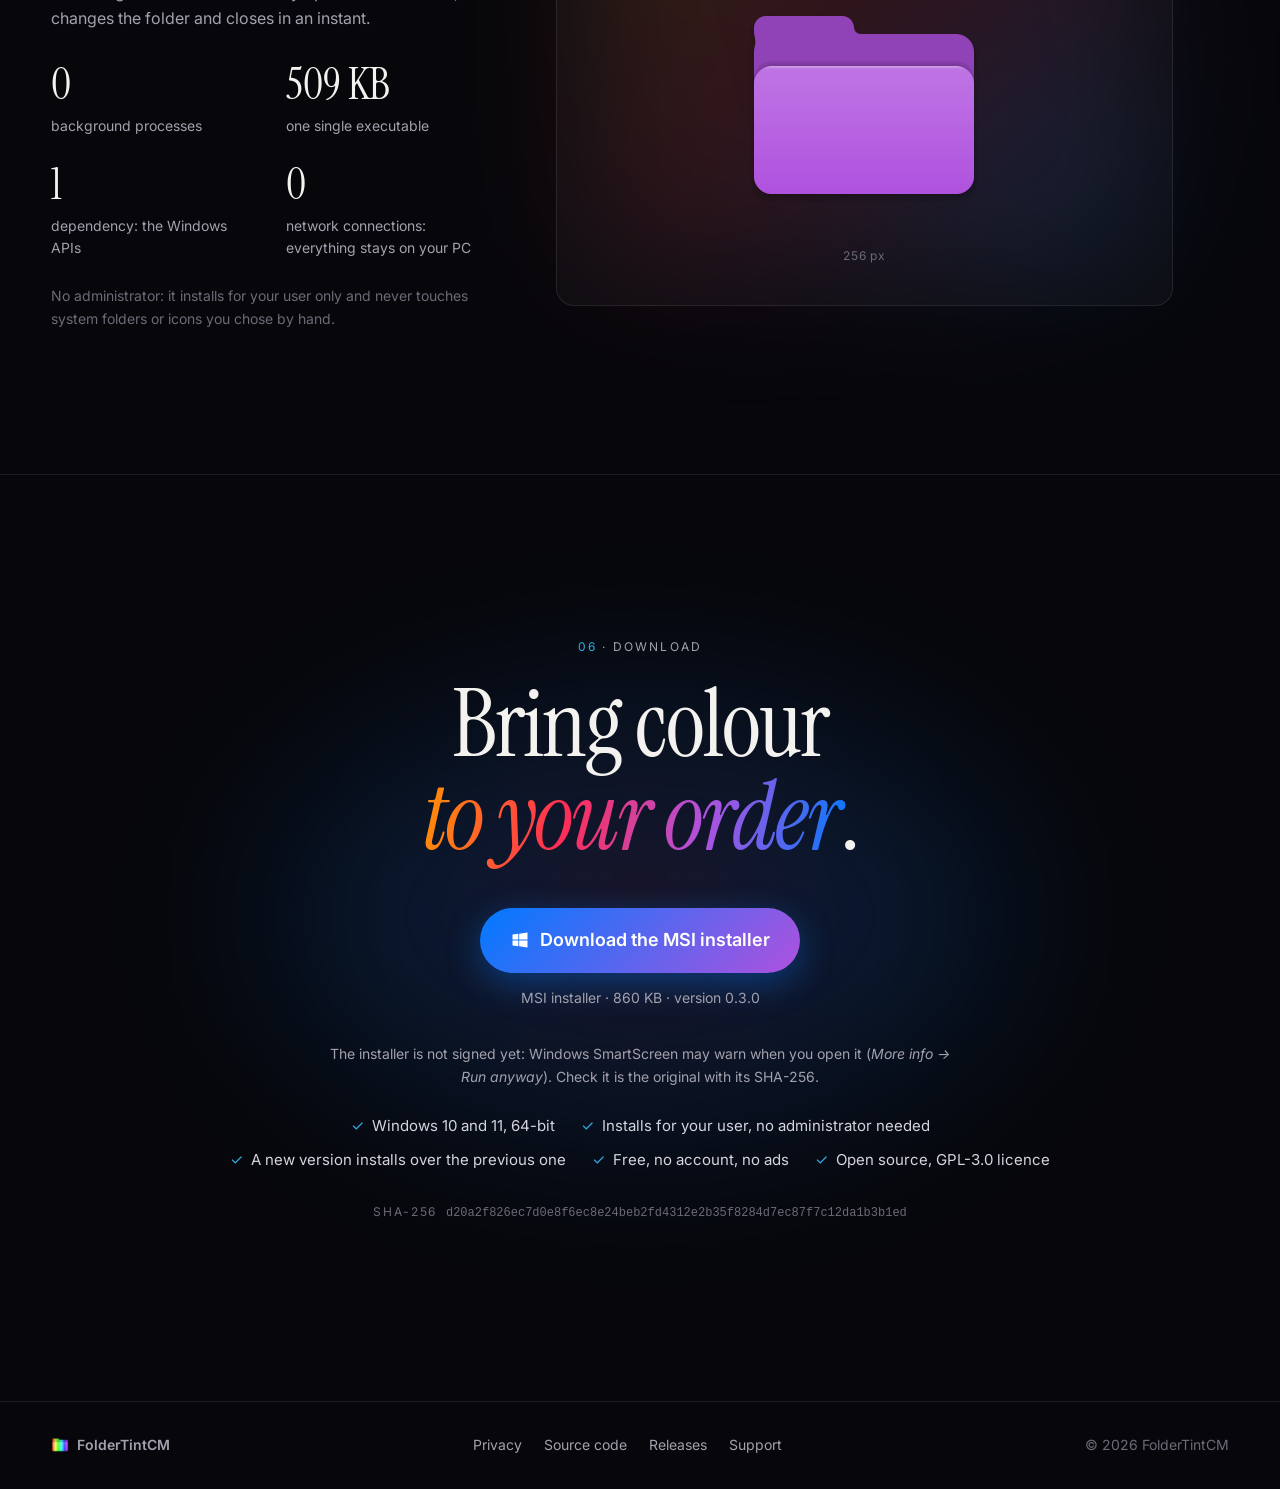
==== commit 8b95e826: "Site: show that the colour stays, instead of the raw desktop.ini The same folder today, after a rest" ====
--- a/index.html
+++ b/index.html
@@ -205,9 +205,14 @@
         </ul>
       </div>
       <figure class="frame reveal">
-        <div class="ini-head"><img src="assets/folders/blue.png" alt="" width="40" height="40"><span data-i18n="sta.file">Proyectos\desktop.ini · oculto</span></div>
-        <pre class="ini"><code><span class="s">[.ShellClassInfo]</span>
-<span class="k">IconResource</span>=%LOCALAPPDATA%\Programs\FolderTintCM\icons\blue.ico,0</code></pre>
+        <div class="persist" role="img" aria-label="La misma carpeta azul hoy, tras reiniciar y tras actualizar Windows" data-i18n-label="alt.persist">
+          <div class="moment"><img src="assets/folders/blue.png" alt="" width="256" height="256"><span data-i18n="f.projects">Proyectos</span><em data-i18n="sta.m1">Hoy</em></div>
+          <i class="arrow" aria-hidden="true">→</i>
+          <div class="moment"><img src="assets/folders/blue.png" alt="" width="256" height="256"><span data-i18n="f.projects">Proyectos</span><em data-i18n="sta.m2">Tras reiniciar</em></div>
+          <i class="arrow" aria-hidden="true">→</i>
+          <div class="moment"><img src="assets/folders/blue.png" alt="" width="256" height="256"><span data-i18n="f.projects">Proyectos</span><em data-i18n="sta.m3">Tras actualizar Windows</em></div>
+        </div>
+        <p class="persist-note" data-i18n="sta.note">Se guarda en un archivo oculto de la carpeta (<code>desktop.ini</code>), el mismo que usa Windows.</p>
       </figure>
     </section>
 
--- a/assets/site.css
+++ b/assets/site.css
@@ -277,18 +277,25 @@
 .menu li .chev { margin-left: auto; color: #9a9a9a; }
 .menu hr { border: 0; border-top: 1px solid rgba(255, 255, 255, .1); margin: 4px 6px; }
 
-/* ── desktop.ini, as a card ────────────────────────────────────────── */
-.ini {
-  margin: 0; border-radius: 14px; padding: 26px 28px; overflow-x: auto;
-  background: #0f0f16; border: 1px solid var(--line);
-  box-shadow: 0 40px 100px rgba(0, 0, 0, .55);
-  font: 14px/1.8 ui-monospace, "Cascadia Code", Consolas, monospace; color: #d6d4dd;
-}
-.ini .k { color: var(--sky); }
-.ini .s { color: #ffb86b; }
-.ini .c { color: var(--faint); }
-.ini-head { display: flex; align-items: center; gap: 12px; margin-bottom: 16px; font: 600 13px var(--sans); color: var(--muted); }
-.ini-head img { width: 40px; }
+
+/* ── It stays: the same folder, moment after moment ────────────────── */
+.persist {
+  display: flex; align-items: stretch; justify-content: center; gap: clamp(8px, 1.6vw, 22px);
+  padding: clamp(28px, 4vw, 48px) clamp(16px, 3vw, 36px); border-radius: 18px;
+  background: rgba(255, 255, 255, .03); border: 1px solid var(--line);
+}
+.moment {
+  flex: 1; max-width: 180px; text-align: center; padding: 18px 10px 16px; border-radius: 14px;
+  background: #15151d; border: 1px solid var(--line);
+}
+.moment img { width: 72%; margin: 0 auto 8px; filter: drop-shadow(0 10px 18px rgba(0, 0, 0, .4)); }
+.moment span { display: block; font: 13px "Segoe UI", var(--sans); color: #e8e8e8; }
+.moment em { display: block; margin-top: 10px; font-style: normal; font-size: 12px; color: var(--muted); }
+.moment em::before { content: "✓ "; color: #34c759; }
+.persist .arrow { align-self: center; font-style: normal; color: var(--faint); font-size: 20px; }
+.persist-note { margin: 16px 4px 0; font-size: 13px; color: var(--faint); text-align: center; }
+.persist-note code { font: 12px ui-monospace, "Cascadia Code", Consolas, monospace; color: var(--muted); }
+@media (max-width: 520px) { .persist .arrow { display: none; } .persist { gap: 8px; padding: 18px 10px; } .moment { padding: 12px 4px; } }
 
 /* ── Sizes: the same folder, sharp at every size ───────────────────── */
 .sizes {
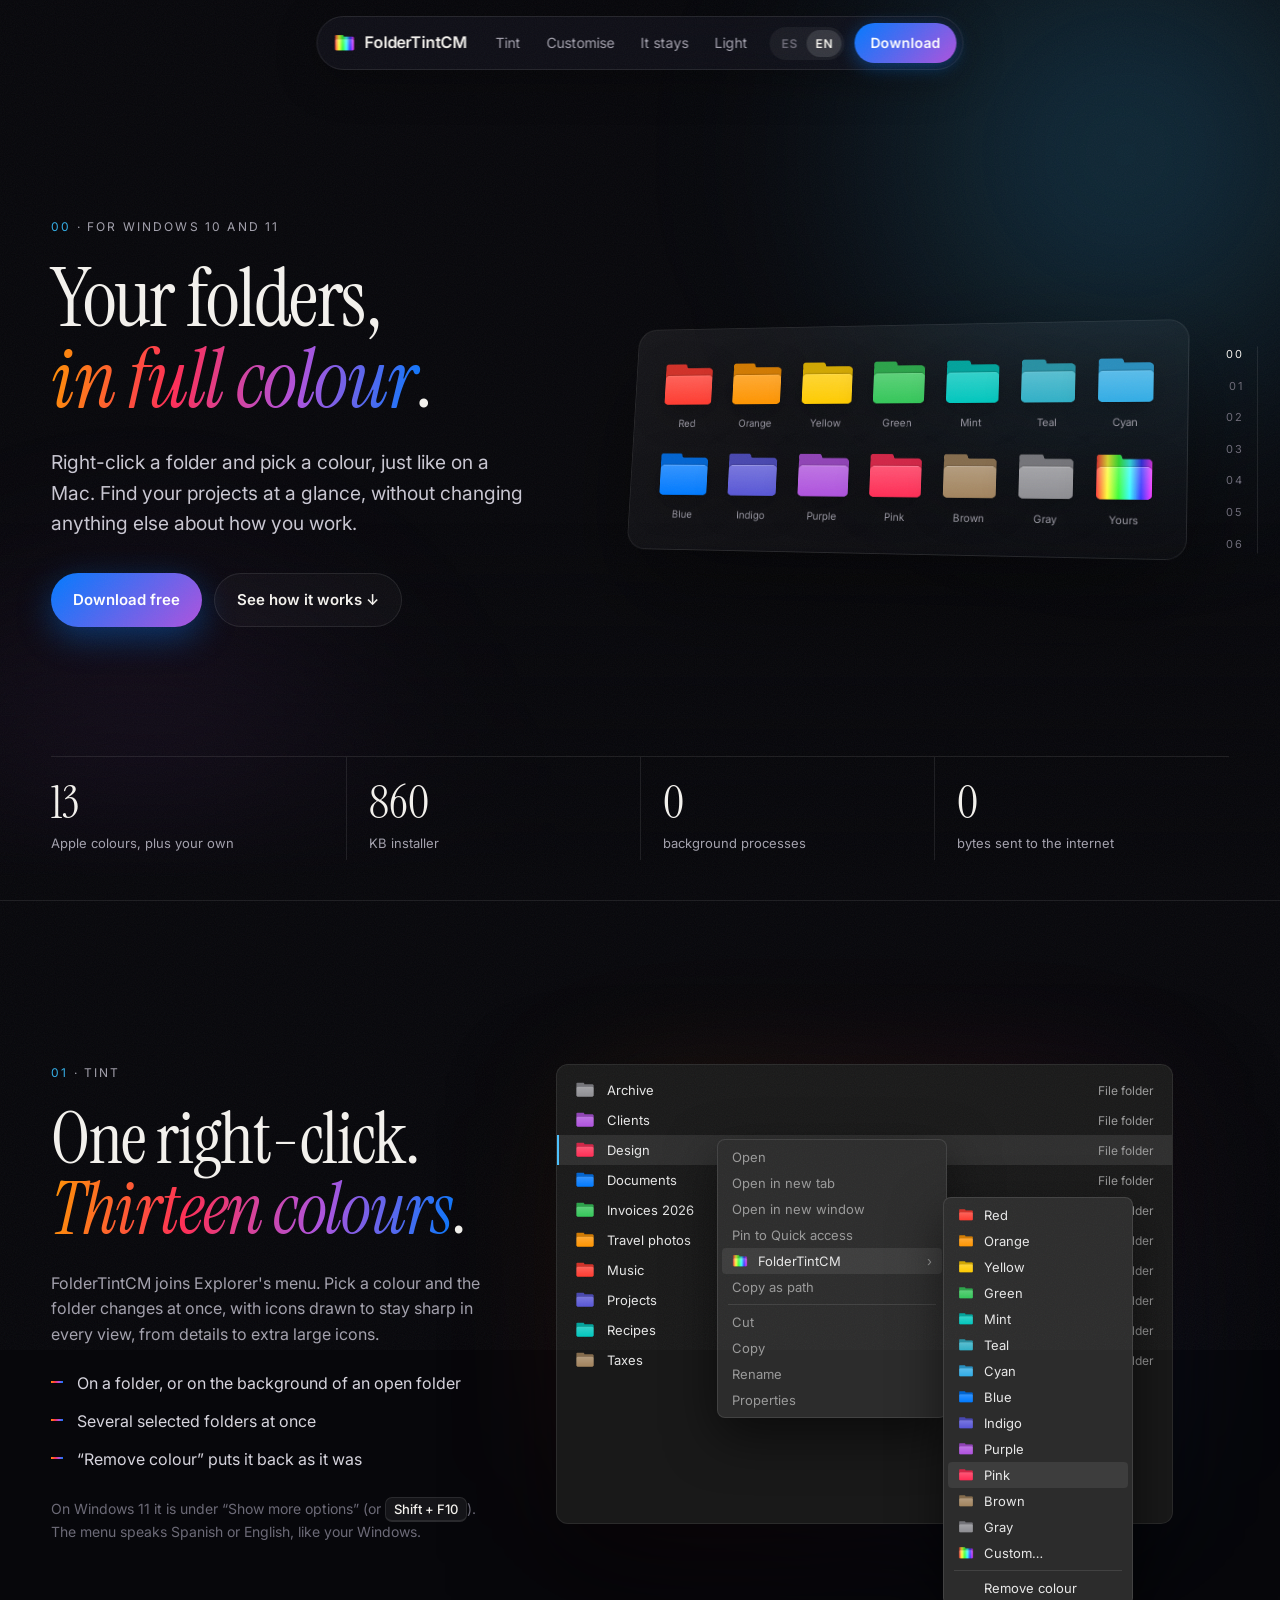
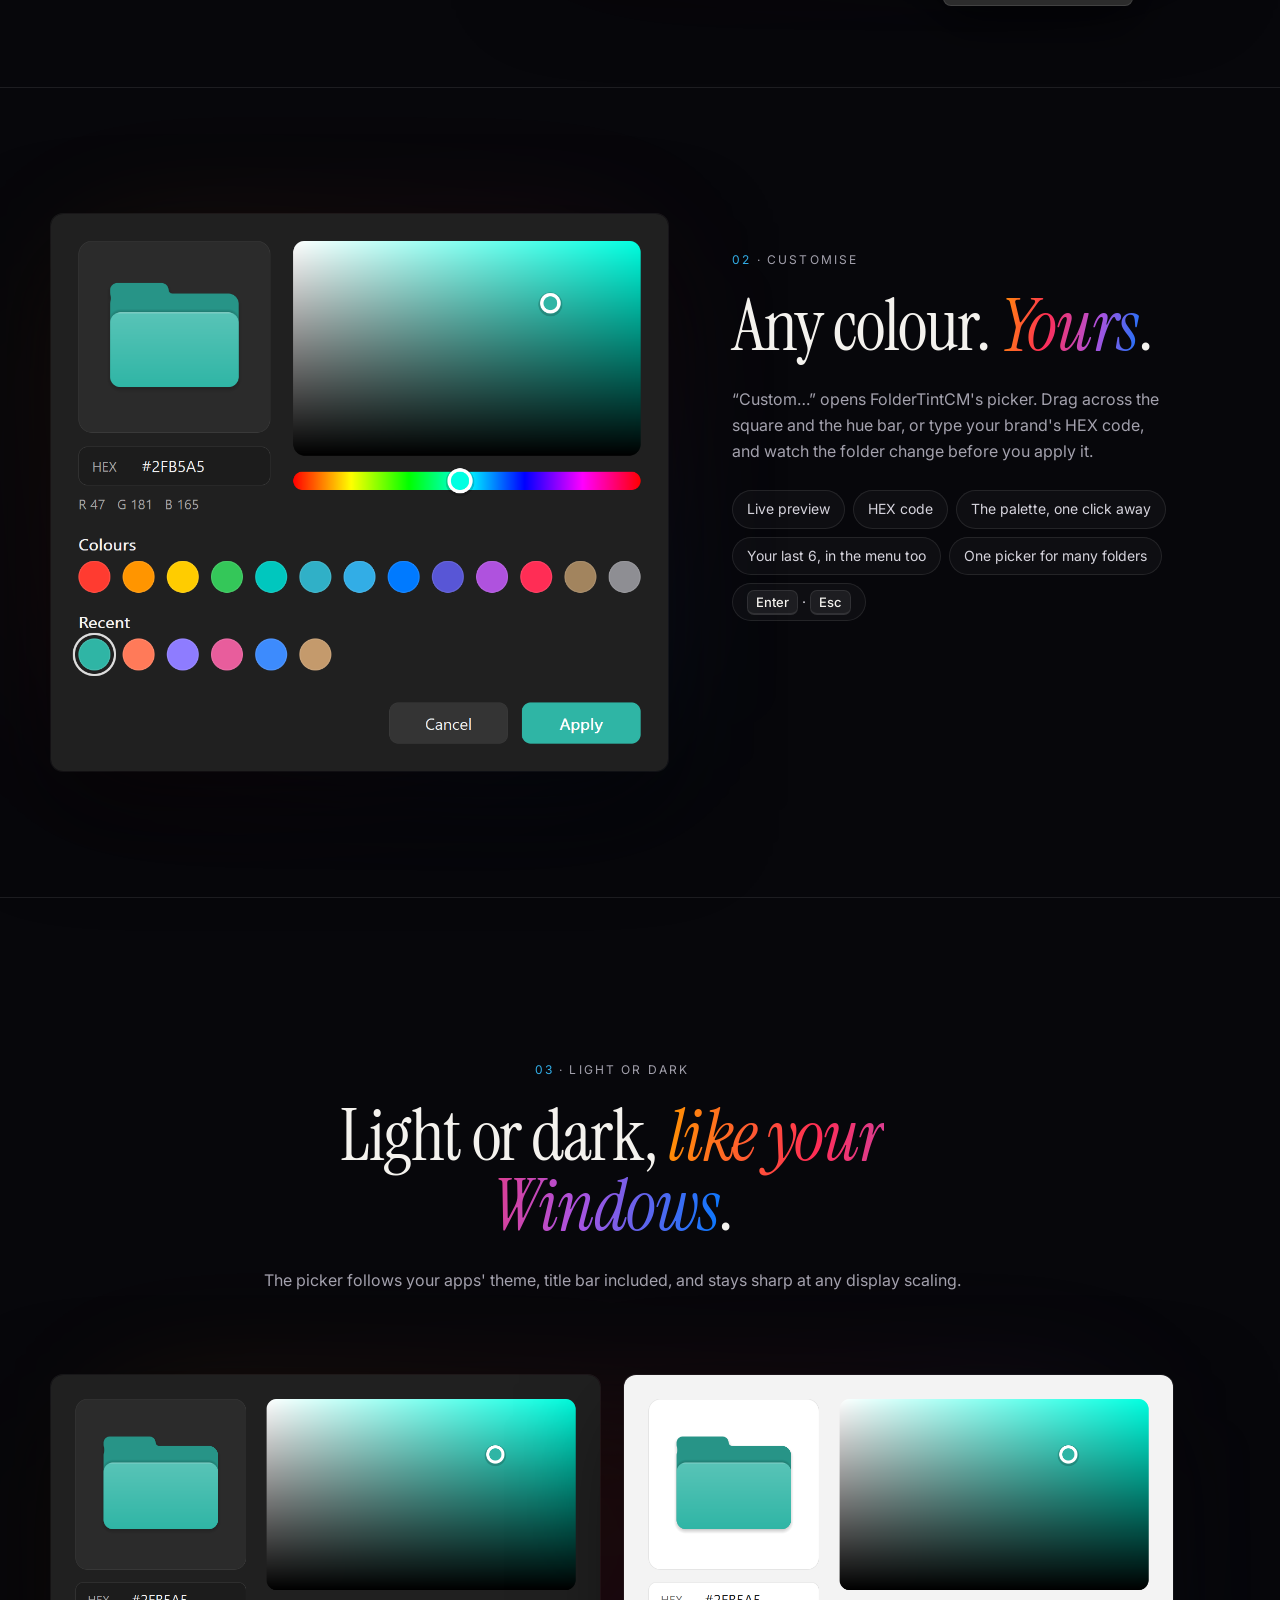
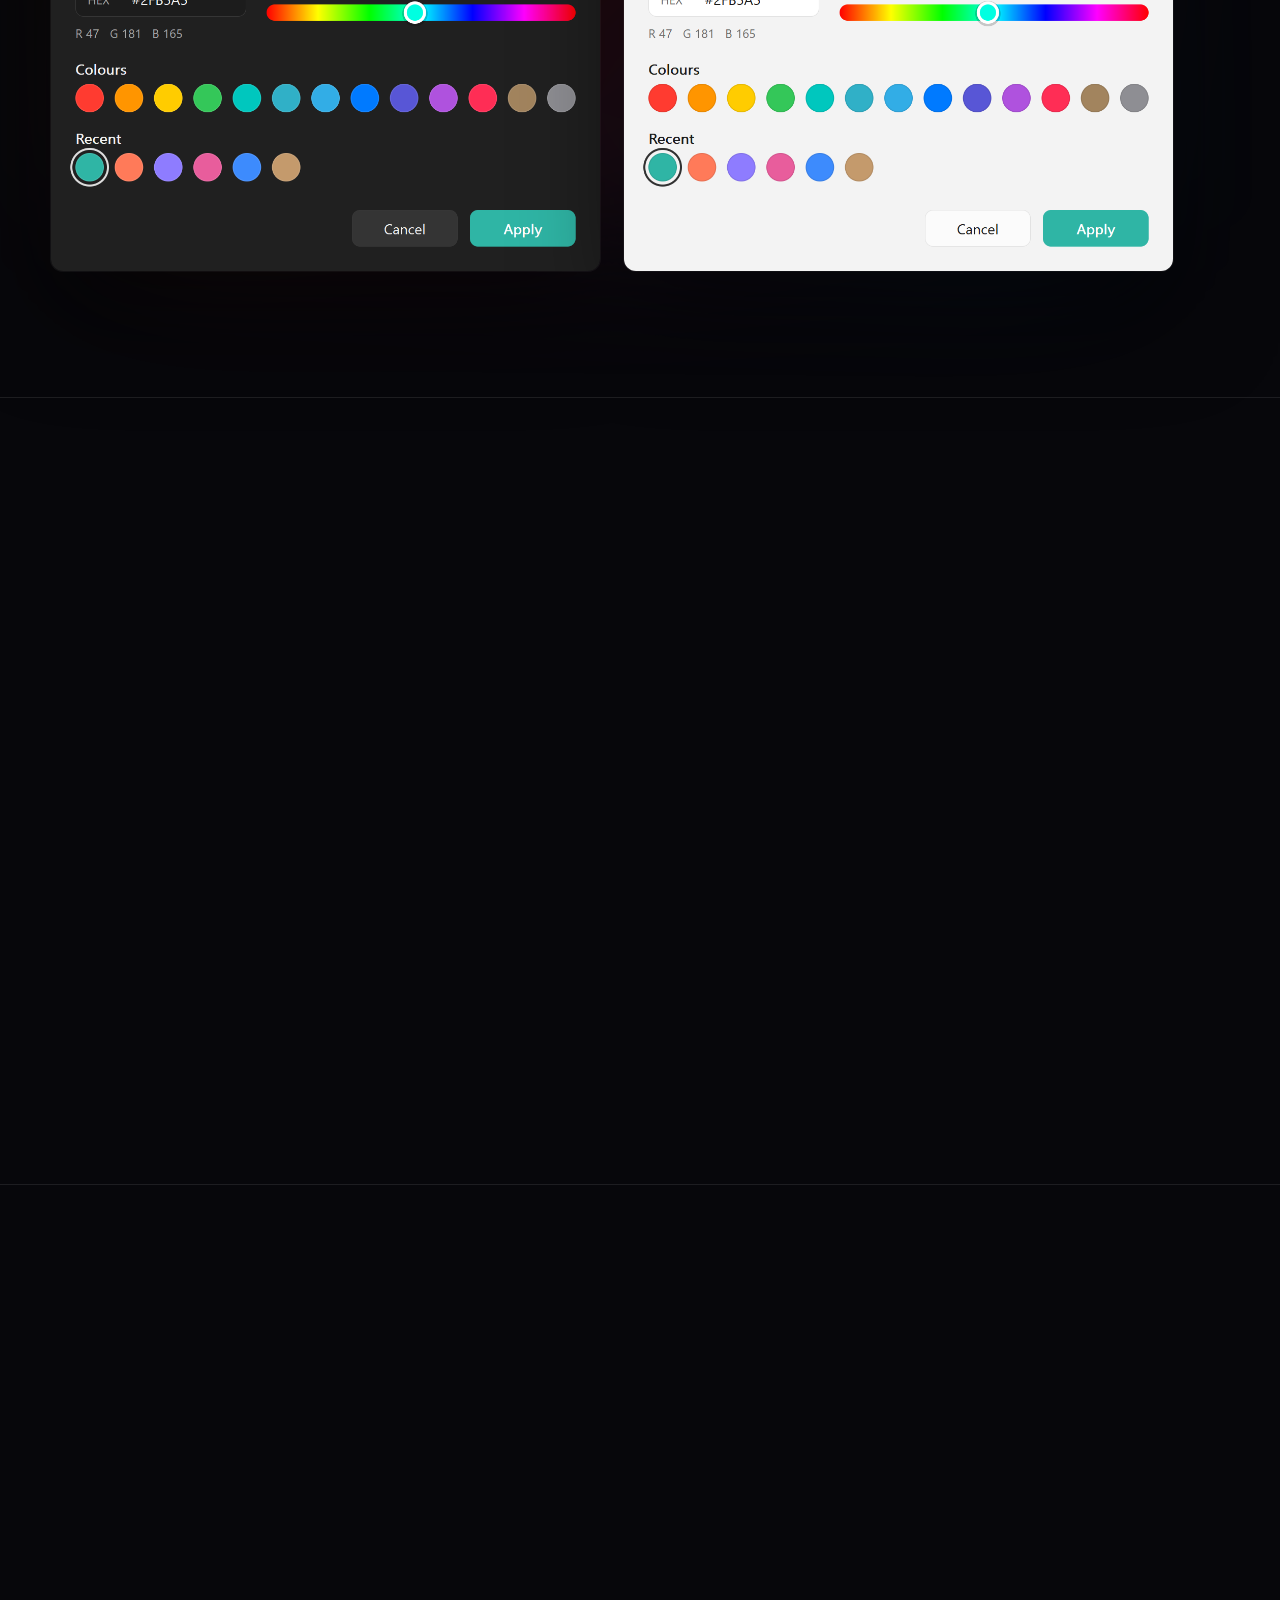
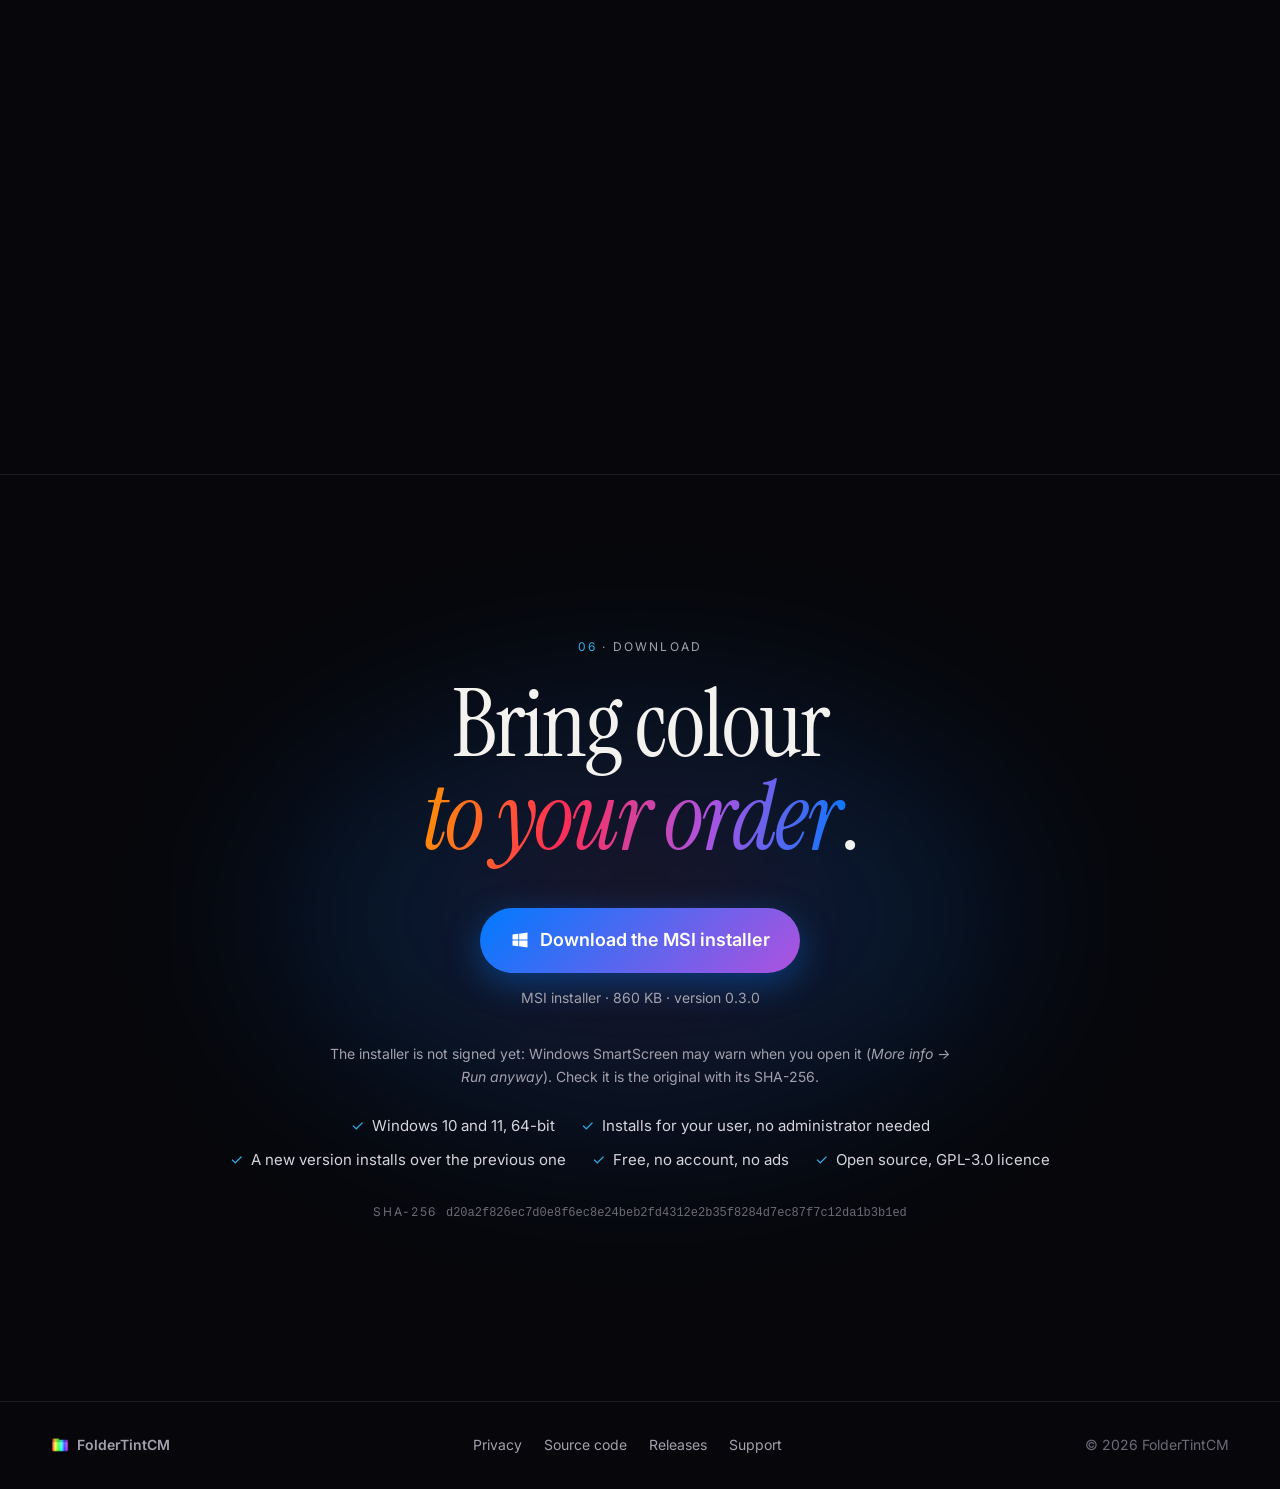
==== commit 0adc44ba: "Site: no internal file names on the main page Co-Authored-By: Claude Opus 5.5 <noreply@anthropic.com" ====
--- a/index.html
+++ b/index.html
@@ -196,7 +196,7 @@
       <div class="copy">
         <p class="eyebrow"><span>04</span> · <span data-i18n="nav.stays">Se queda</span></p>
         <h2 data-i18n="sta.title">Se queda. <em>Aunque reinicies</em>.</h2>
-        <p data-i18n="sta.body">El color se guarda dentro de la propia carpeta, en un pequeño archivo oculto que Windows lee cada vez que la muestra. Es lo mismo que «Propiedades → Personalizar → Cambiar icono», hecho con un clic.</p>
+        <p data-i18n="sta.body">El color se guarda en la propia carpeta y Windows lo recuerda cada vez que la muestra. Es lo mismo que «Propiedades → Personalizar → Cambiar icono», hecho con un clic.</p>
         <ul class="list">
           <li data-i18n="sta.l1">Sigue ahí al reiniciar y tras las actualizaciones de Windows</li>
           <li data-i18n="sta.l2">Viaja con la carpeta si la mueves o le cambias el nombre</li>
@@ -212,7 +212,6 @@
           <i class="arrow" aria-hidden="true">→</i>
           <div class="moment"><img src="assets/folders/blue.png" alt="" width="256" height="256"><span data-i18n="f.projects">Proyectos</span><em data-i18n="sta.m3">Tras actualizar Windows</em></div>
         </div>
-        <p class="persist-note" data-i18n="sta.note">Se guarda en un archivo oculto de la carpeta (<code>desktop.ini</code>), el mismo que usa Windows.</p>
       </figure>
     </section>
 
--- a/assets/site.css
+++ b/assets/site.css
@@ -293,8 +293,6 @@
 .moment em { display: block; margin-top: 10px; font-style: normal; font-size: 12px; color: var(--muted); }
 .moment em::before { content: "✓ "; color: #34c759; }
 .persist .arrow { align-self: center; font-style: normal; color: var(--faint); font-size: 20px; }
-.persist-note { margin: 16px 4px 0; font-size: 13px; color: var(--faint); text-align: center; }
-.persist-note code { font: 12px ui-monospace, "Cascadia Code", Consolas, monospace; color: var(--muted); }
 @media (max-width: 520px) { .persist .arrow { display: none; } .persist { gap: 8px; padding: 18px 10px; } .moment { padding: 12px 4px; } }
 
 /* ── Sizes: the same folder, sharp at every size ───────────────────── */
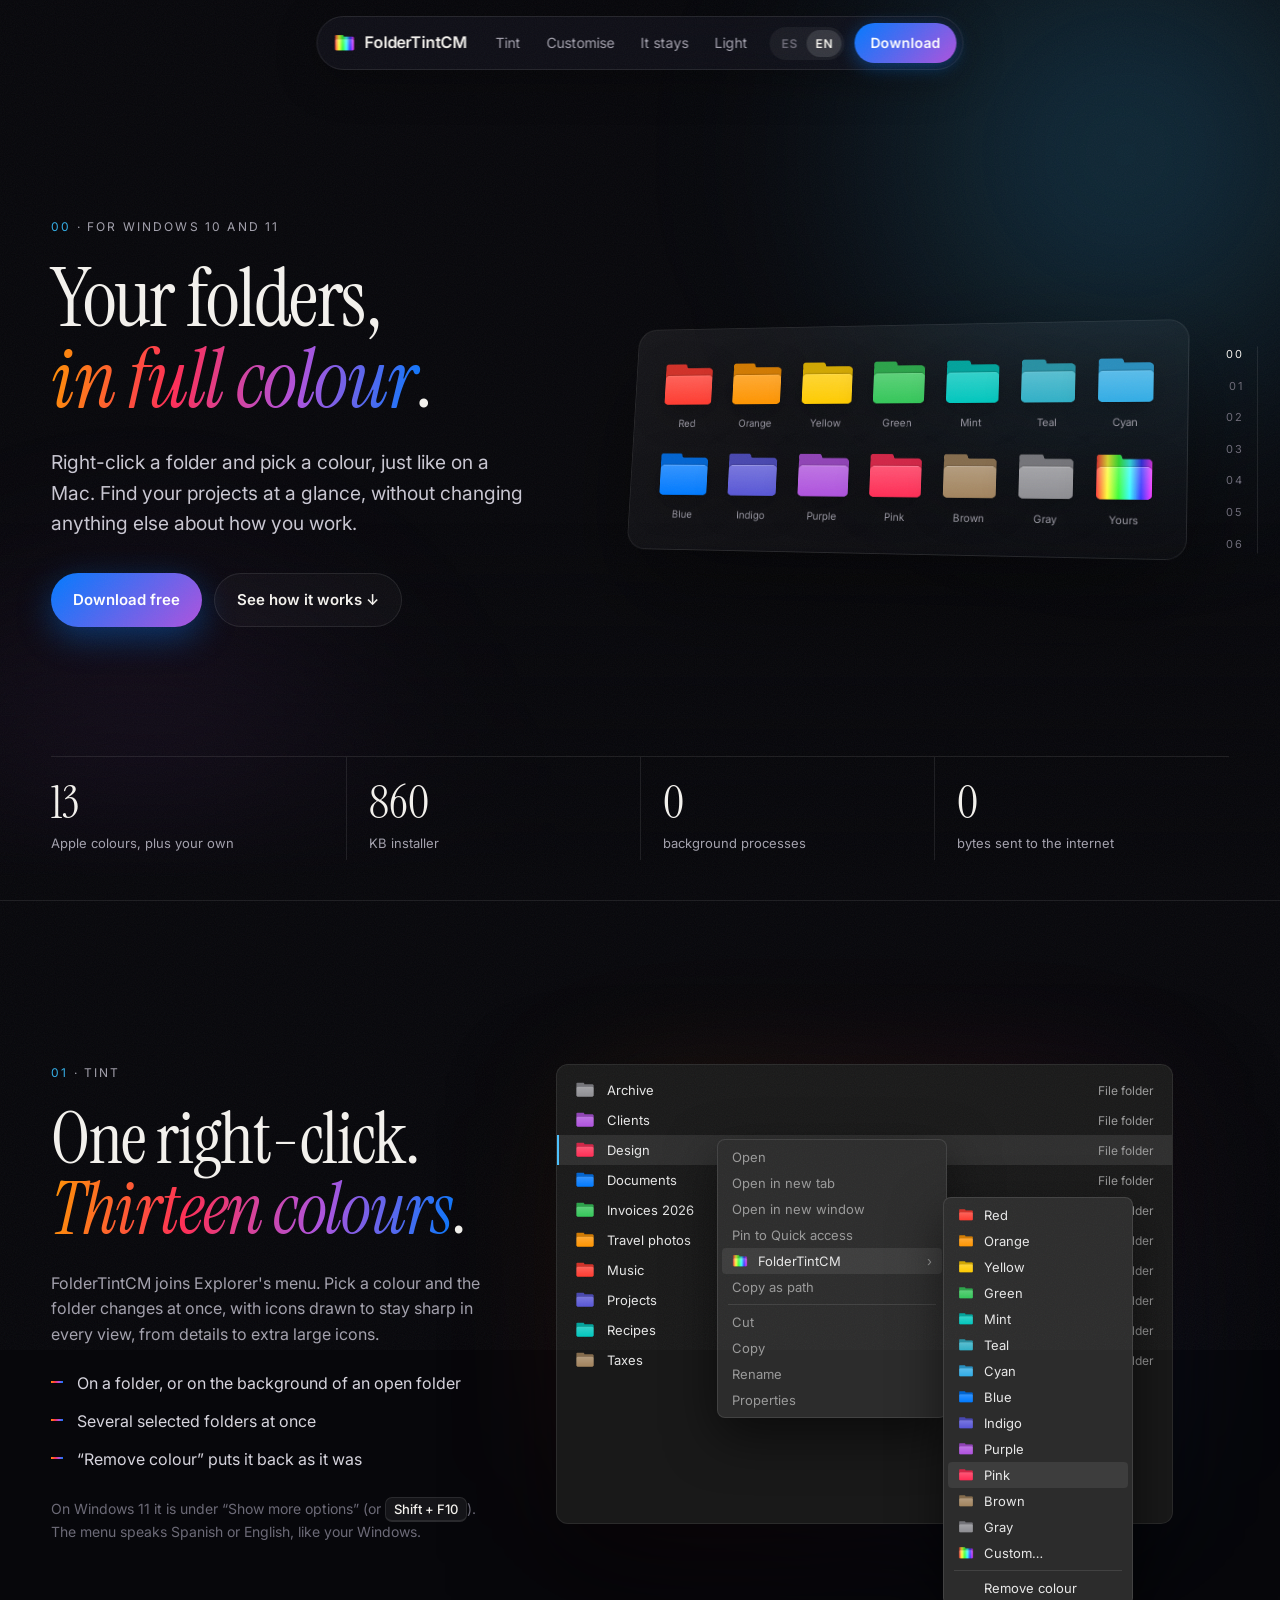
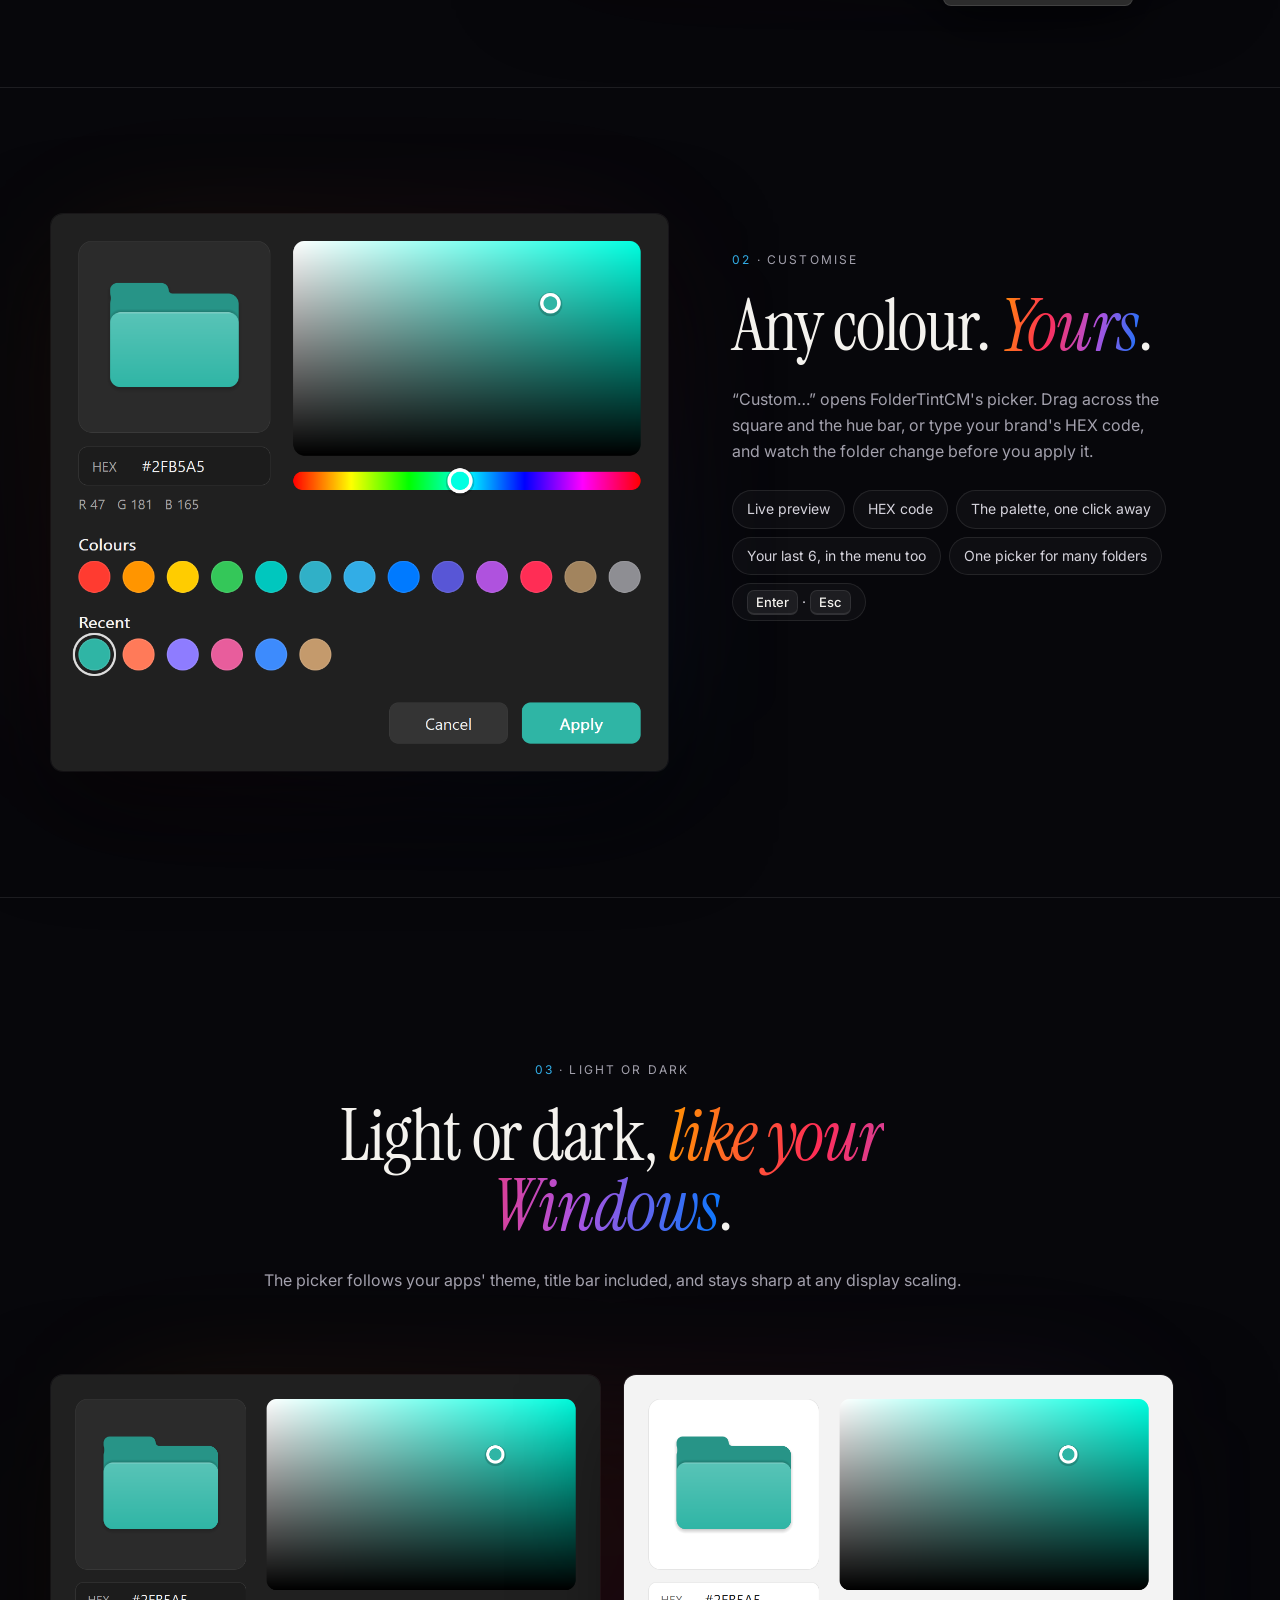
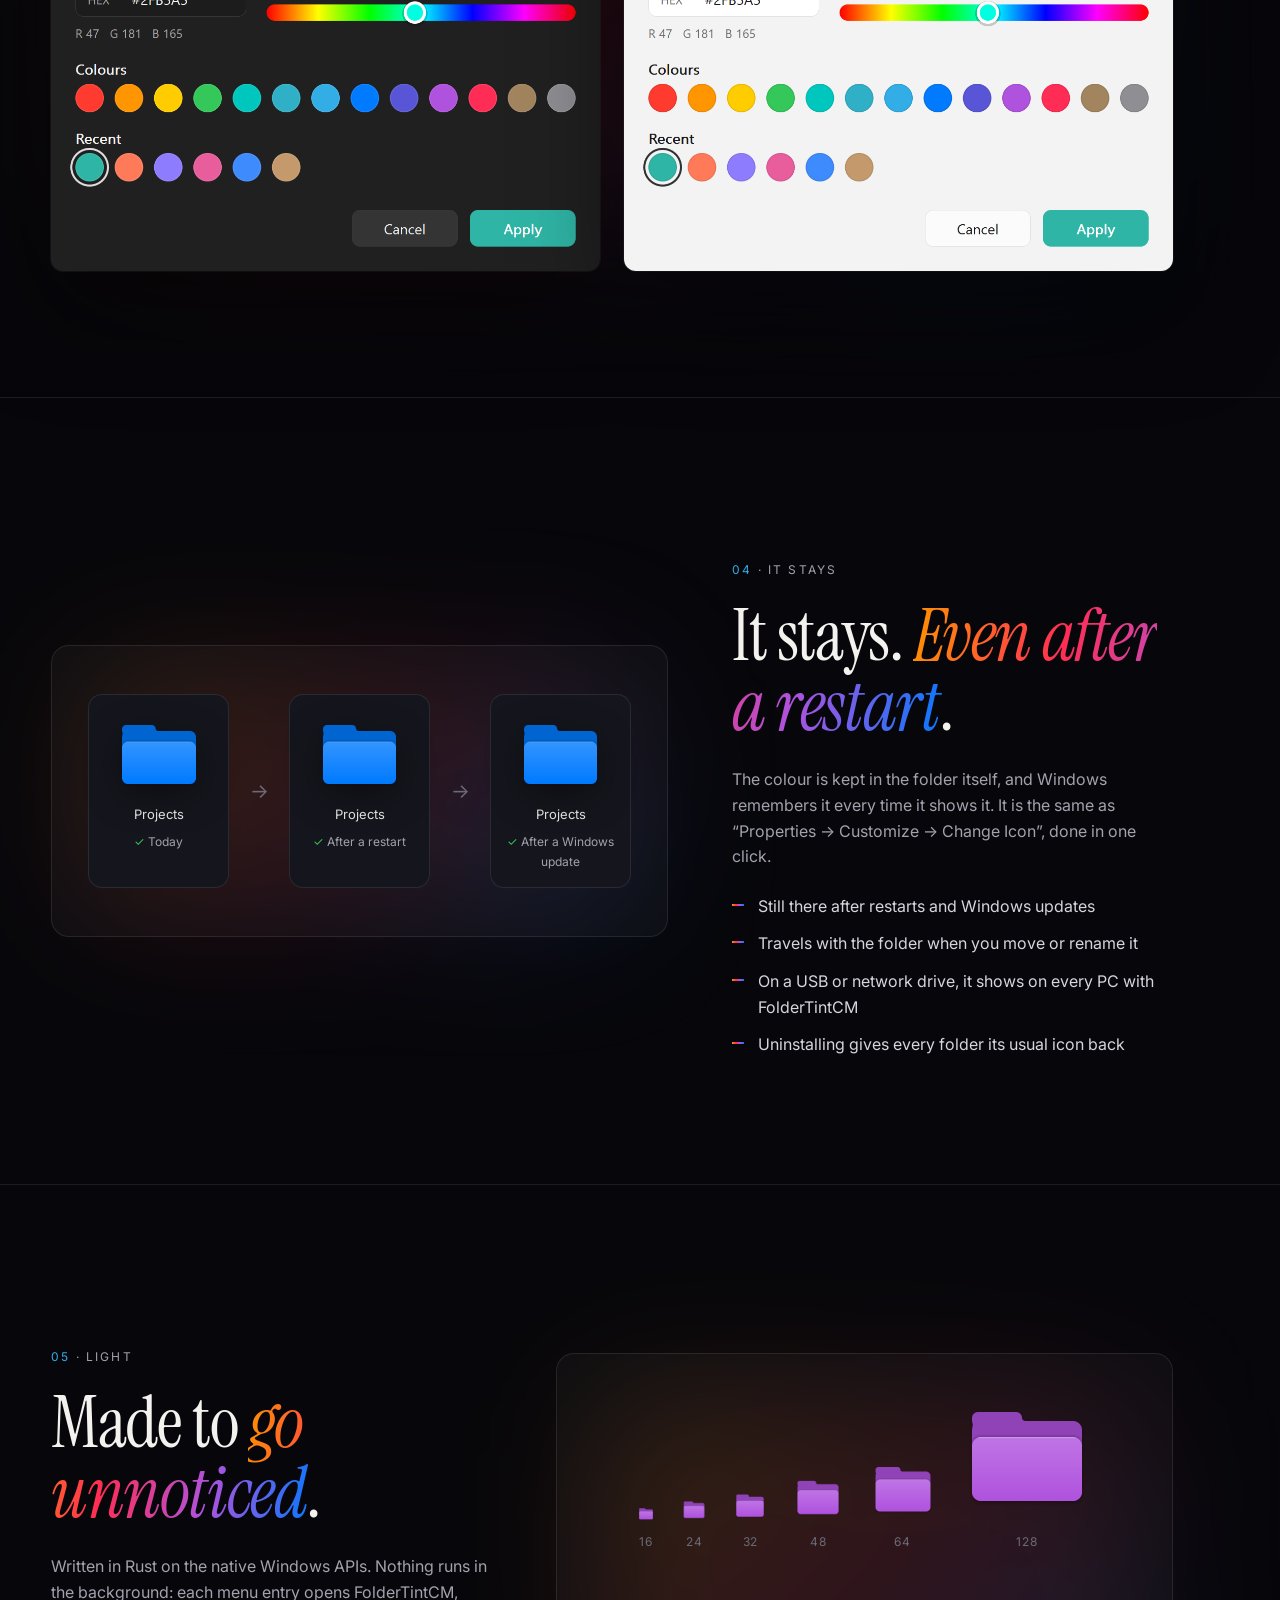
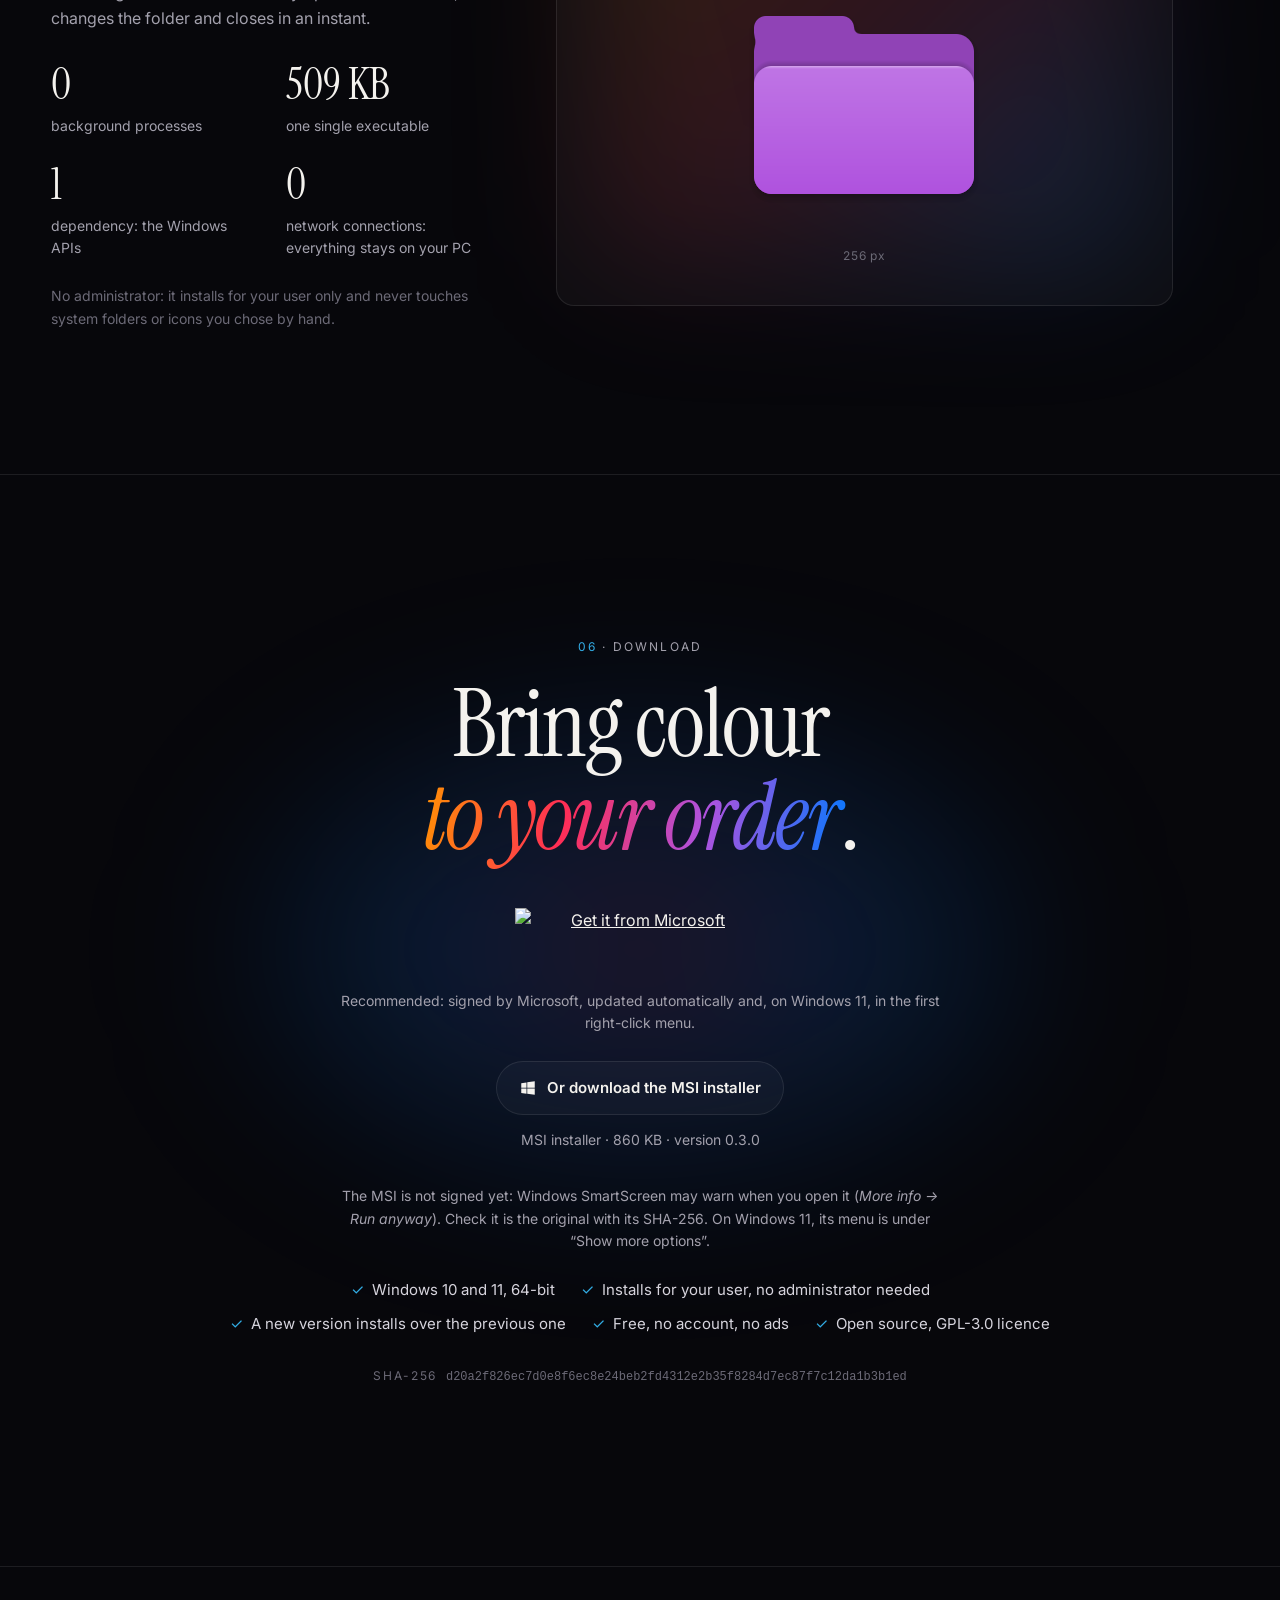
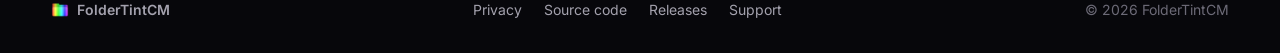
==== commit 95d7bd62: "Site: Microsoft Store badge first, the MSI as the alternative Co-Authored-By: Claude Opus 5.5 <norep" ====
--- a/index.html
+++ b/index.html
@@ -247,12 +247,17 @@
       <div class="glow glow-c"></div>
       <p class="eyebrow"><span>06</span> · <span data-i18n="nav.download">Descargar</span></p>
       <h2 data-i18n="dl.title">Ponle color<br><em>a tu orden</em>.</h2>
-      <a class="btn btn-primary btn-xl" href="https://github.com/foldertintcm/foldertintcm.github.io/releases/latest/download/FolderTintCM.msi">
-        <svg viewBox="0 0 24 24" width="20" height="20" aria-hidden="true"><path fill="currentColor" d="M3 5.5 10 4.5v7H3zm8-1.15L21 3v8.5H11zM3 12.5h7v7l-7-1zm8 0h10V21l-10-1.4z"/></svg>
-        <span data-i18n="dl.button">Descargar el instalador MSI</span>
+      <a class="store-badge" href="https://apps.microsoft.com/detail/9MZCRR9KR8TB?mode=direct">
+        <img data-only="es" src="https://get.microsoft.com/images/es%20dark.svg" width="250" height="68" alt="Obtener en Microsoft Store">
+        <img data-only="en" src="https://get.microsoft.com/images/en-us%20dark.svg" width="250" height="68" alt="Get it from Microsoft">
+      </a>
+      <p class="dl-store" data-i18n="dl.store">Recomendado: firmado por Microsoft, con actualizaciones automáticas y, en Windows 11, en el primer menú del clic derecho.</p>
+      <a class="btn btn-ghost" href="https://github.com/foldertintcm/foldertintcm.github.io/releases/latest/download/FolderTintCM.msi">
+        <svg viewBox="0 0 24 24" width="18" height="18" aria-hidden="true"><path fill="currentColor" d="M3 5.5 10 4.5v7H3zm8-1.15L21 3v8.5H11zM3 12.5h7v7l-7-1zm8 0h10V21l-10-1.4z"/></svg>
+        <span data-i18n="dl.button">O descarga el instalador MSI</span>
       </a>
       <p class="dl-meta"><span data-i18n="dl.meta">Instalador MSI · 860 KB · versión</span> <span data-version>0.3.0</span></p>
-      <p class="dl-note" data-i18n="dl.note">El instalador aún no va firmado: Windows SmartScreen puede avisar al abrirlo (<em>Más información → Ejecutar de todas formas</em>). Comprueba que es el original con su SHA-256.</p>
+      <p class="dl-note" data-i18n="dl.note">El MSI aún no va firmado: Windows SmartScreen puede avisar al abrirlo (<em>Más información → Ejecutar de todas formas</em>). Comprueba que es el original con su SHA-256. En Windows 11, su menú está en «Mostrar más opciones».</p>
       <ul class="dl-facts">
         <li data-i18n="dl.f1">Windows 10 y 11 de 64 bits</li>
         <li data-i18n="dl.f2">Se instala para tu usuario, sin pedir administrador</li>
--- a/assets/site.css
+++ b/assets/site.css
@@ -313,6 +313,10 @@
 .glow-c { width: 70vw; height: 40vw; left: 15vw; top: 20%; background: radial-gradient(ellipse, rgba(255, 45, 85, .16), rgba(0, 122, 255, .2) 40%, transparent 68%); }
 .download h2 { font-size: clamp(48px, 7.4vw, 116px); margin-bottom: 44px; }
 .dl-meta { margin: 14px 0 34px; font-size: 14px; }
+.store-badge { display: inline-block; border-radius: 10px; transition: transform .2s, filter .2s; }
+.store-badge:hover { transform: translateY(-2px); filter: brightness(1.12); }
+.store-badge img { display: block; width: 250px; height: auto; }
+.dl-store { margin: 14px auto 26px; font-size: 14px; max-width: 620px; }
 .dl-note { margin: 14px auto 26px; font-size: 14px; max-width: 620px; }
 .dl-facts { list-style: none; padding: 0; margin: 0 auto 30px; display: flex; flex-wrap: wrap; justify-content: center; gap: 10px 26px; max-width: 900px; }
 .dl-facts li { color: #d6d4dd; font-size: 15px; }
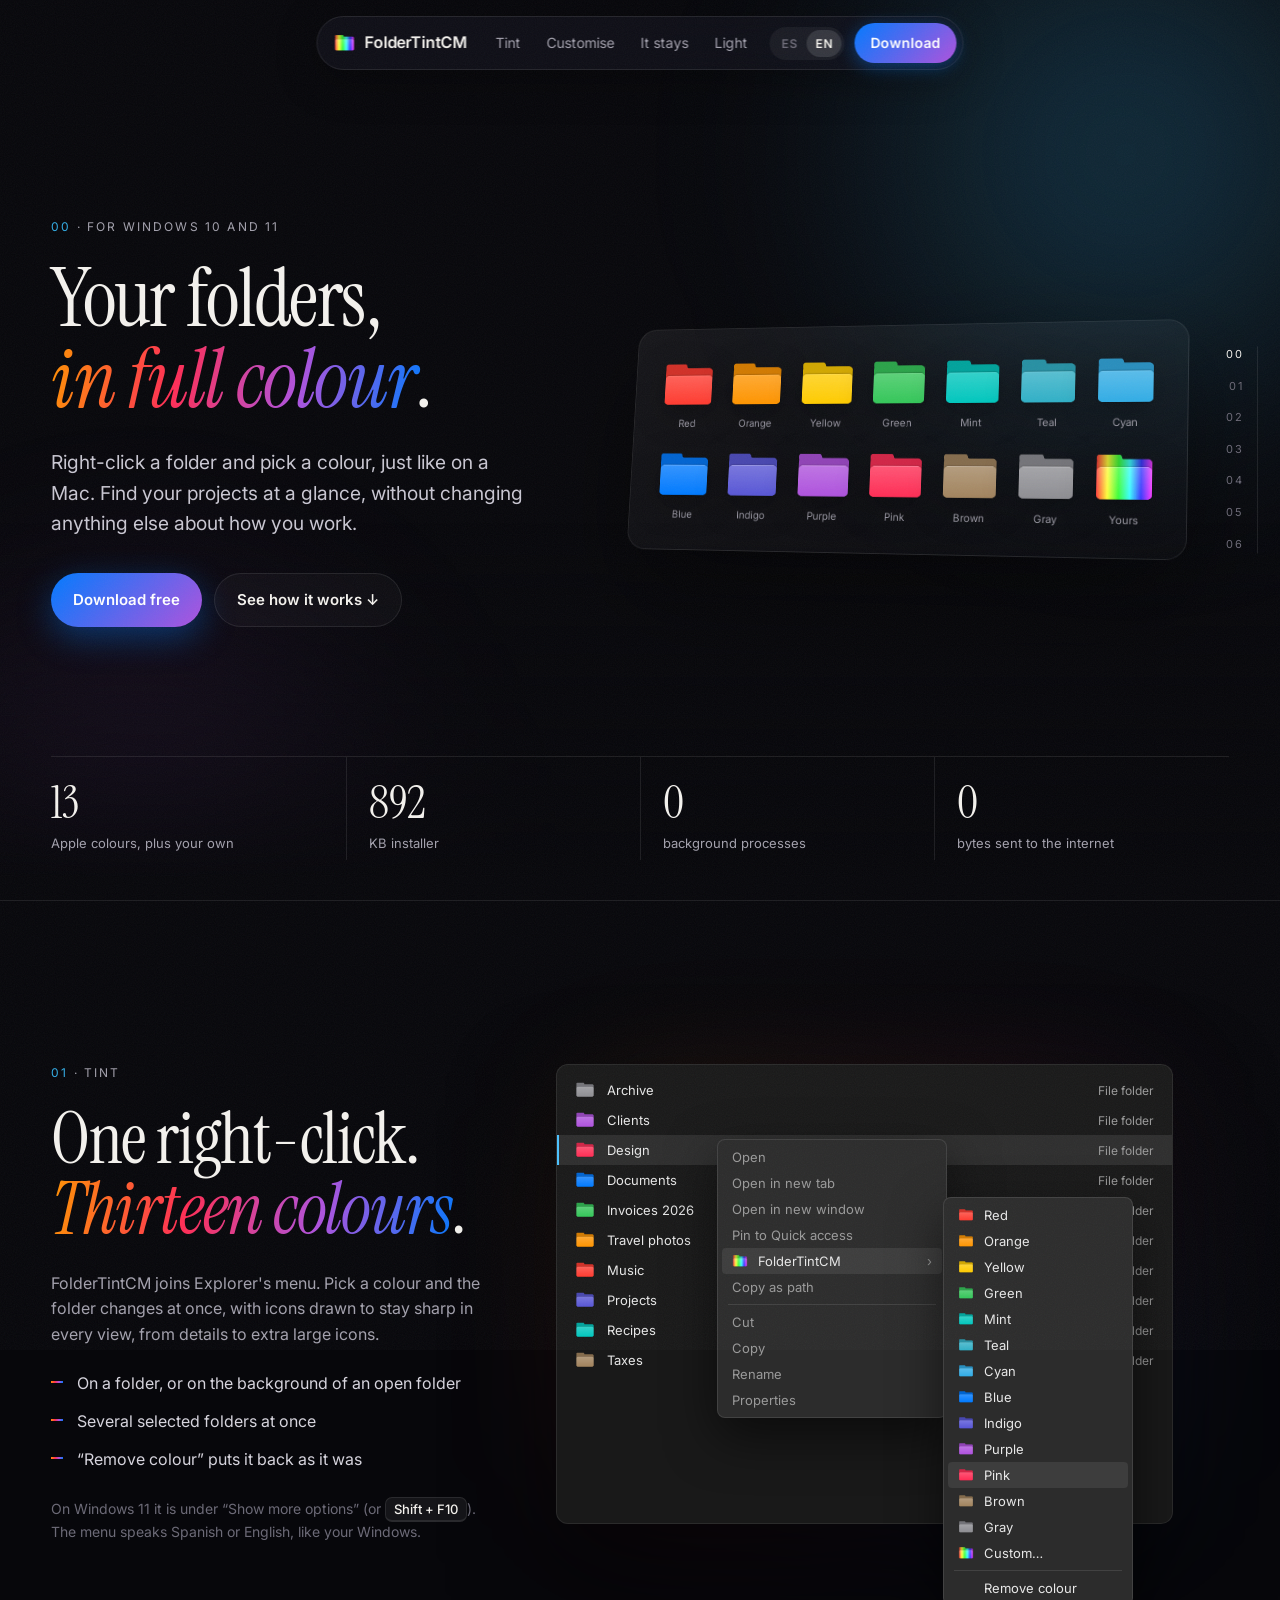
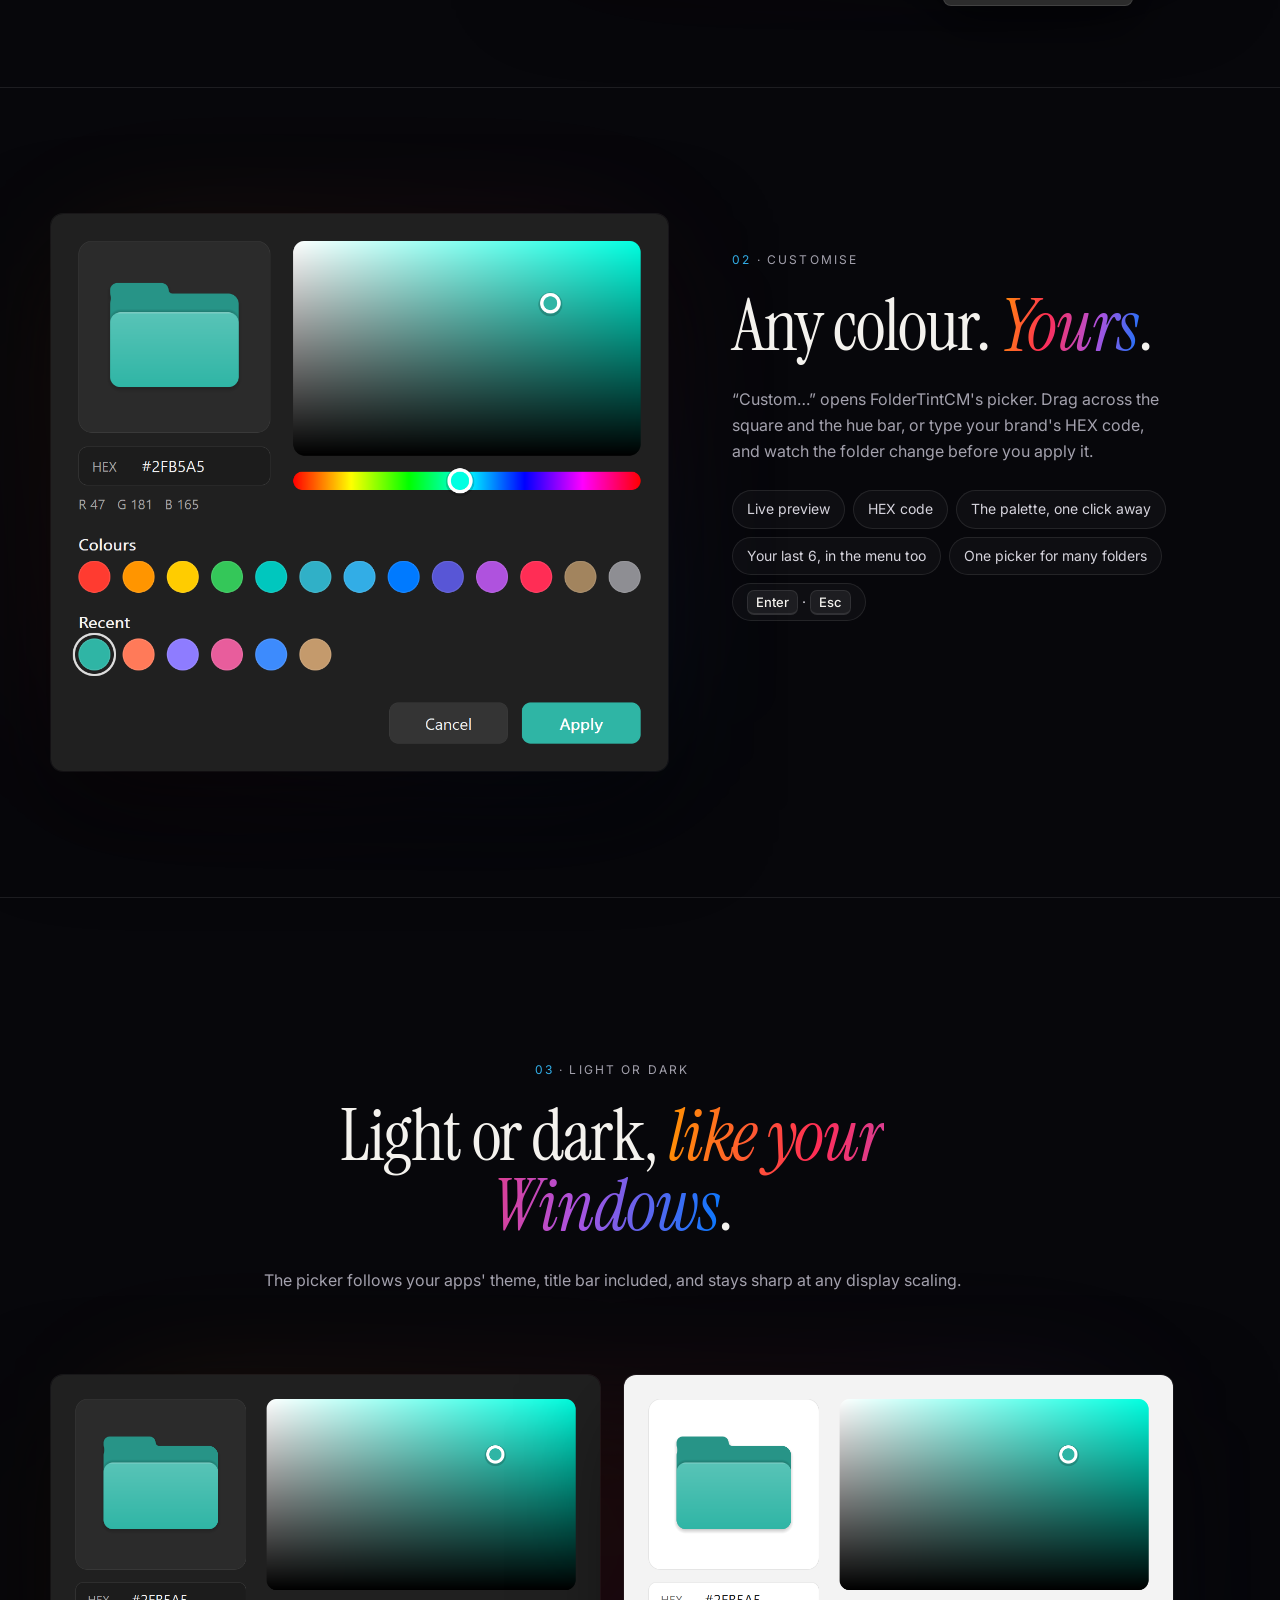
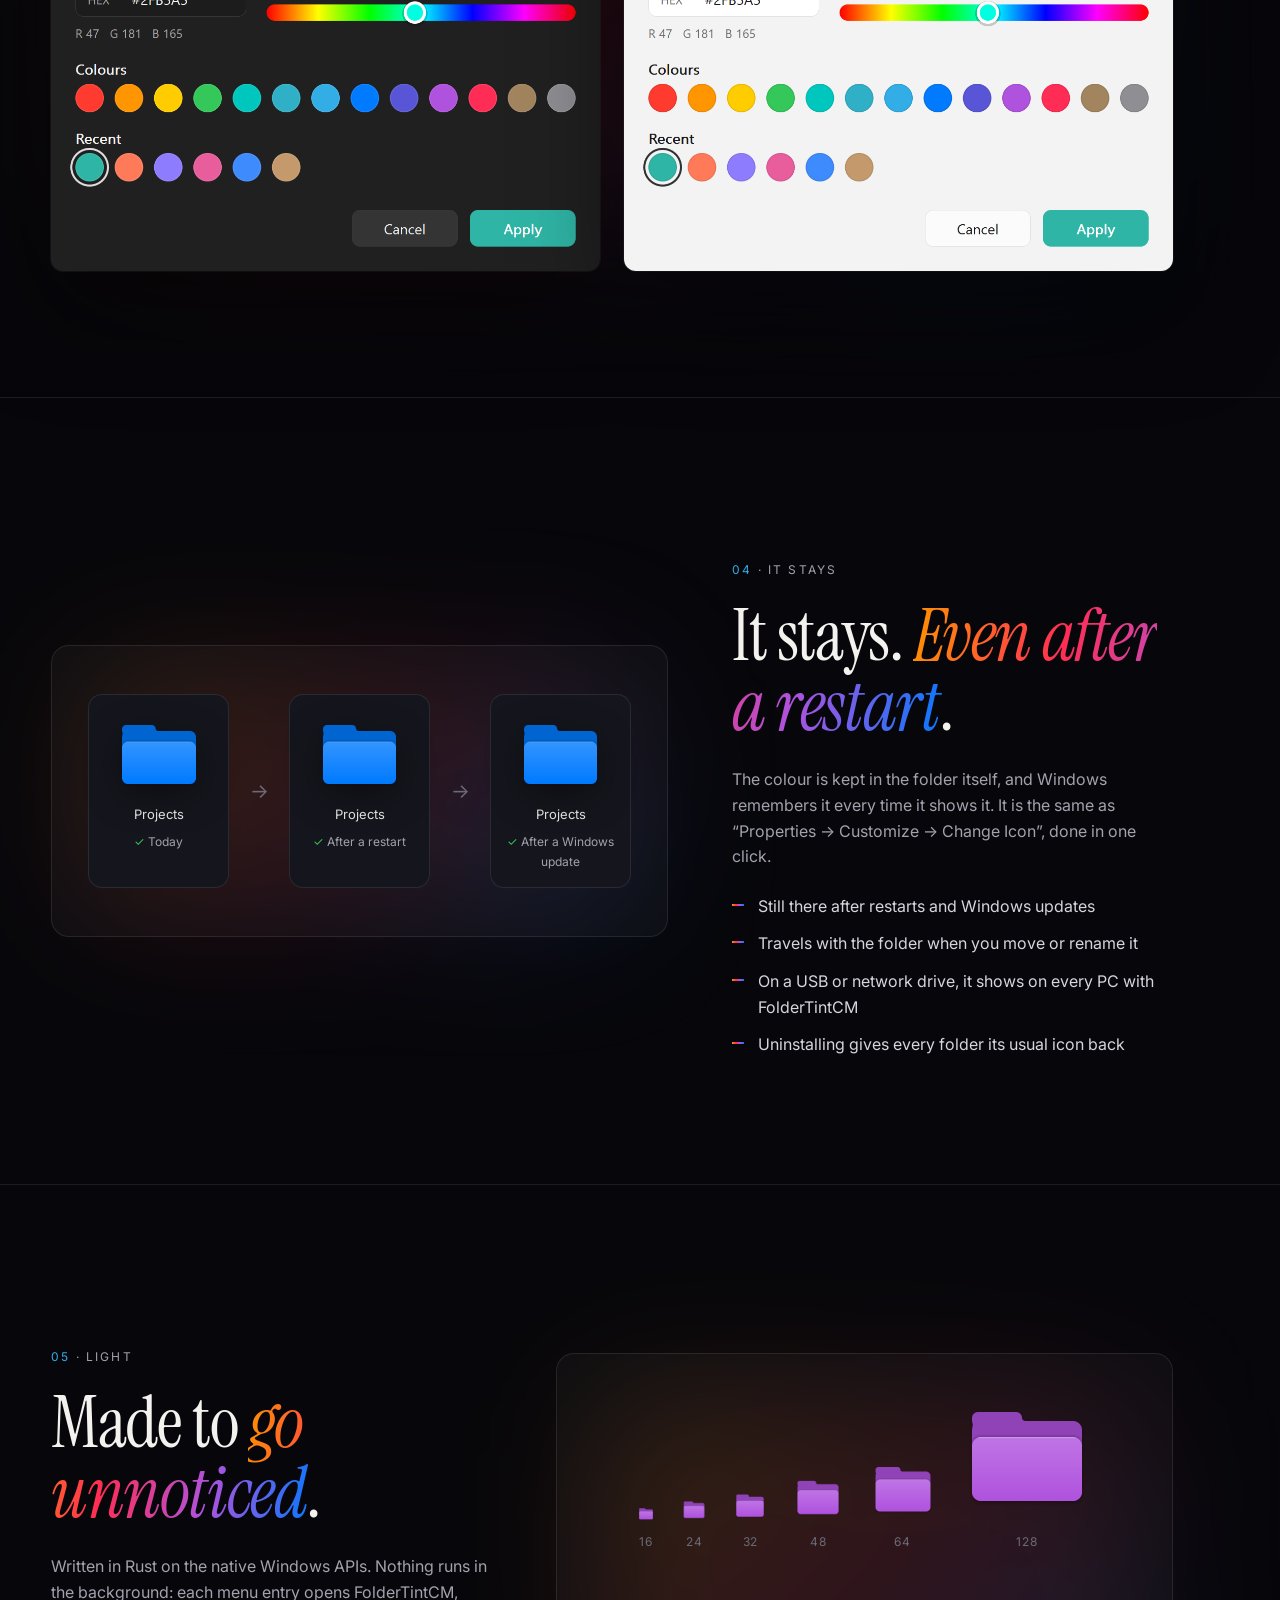
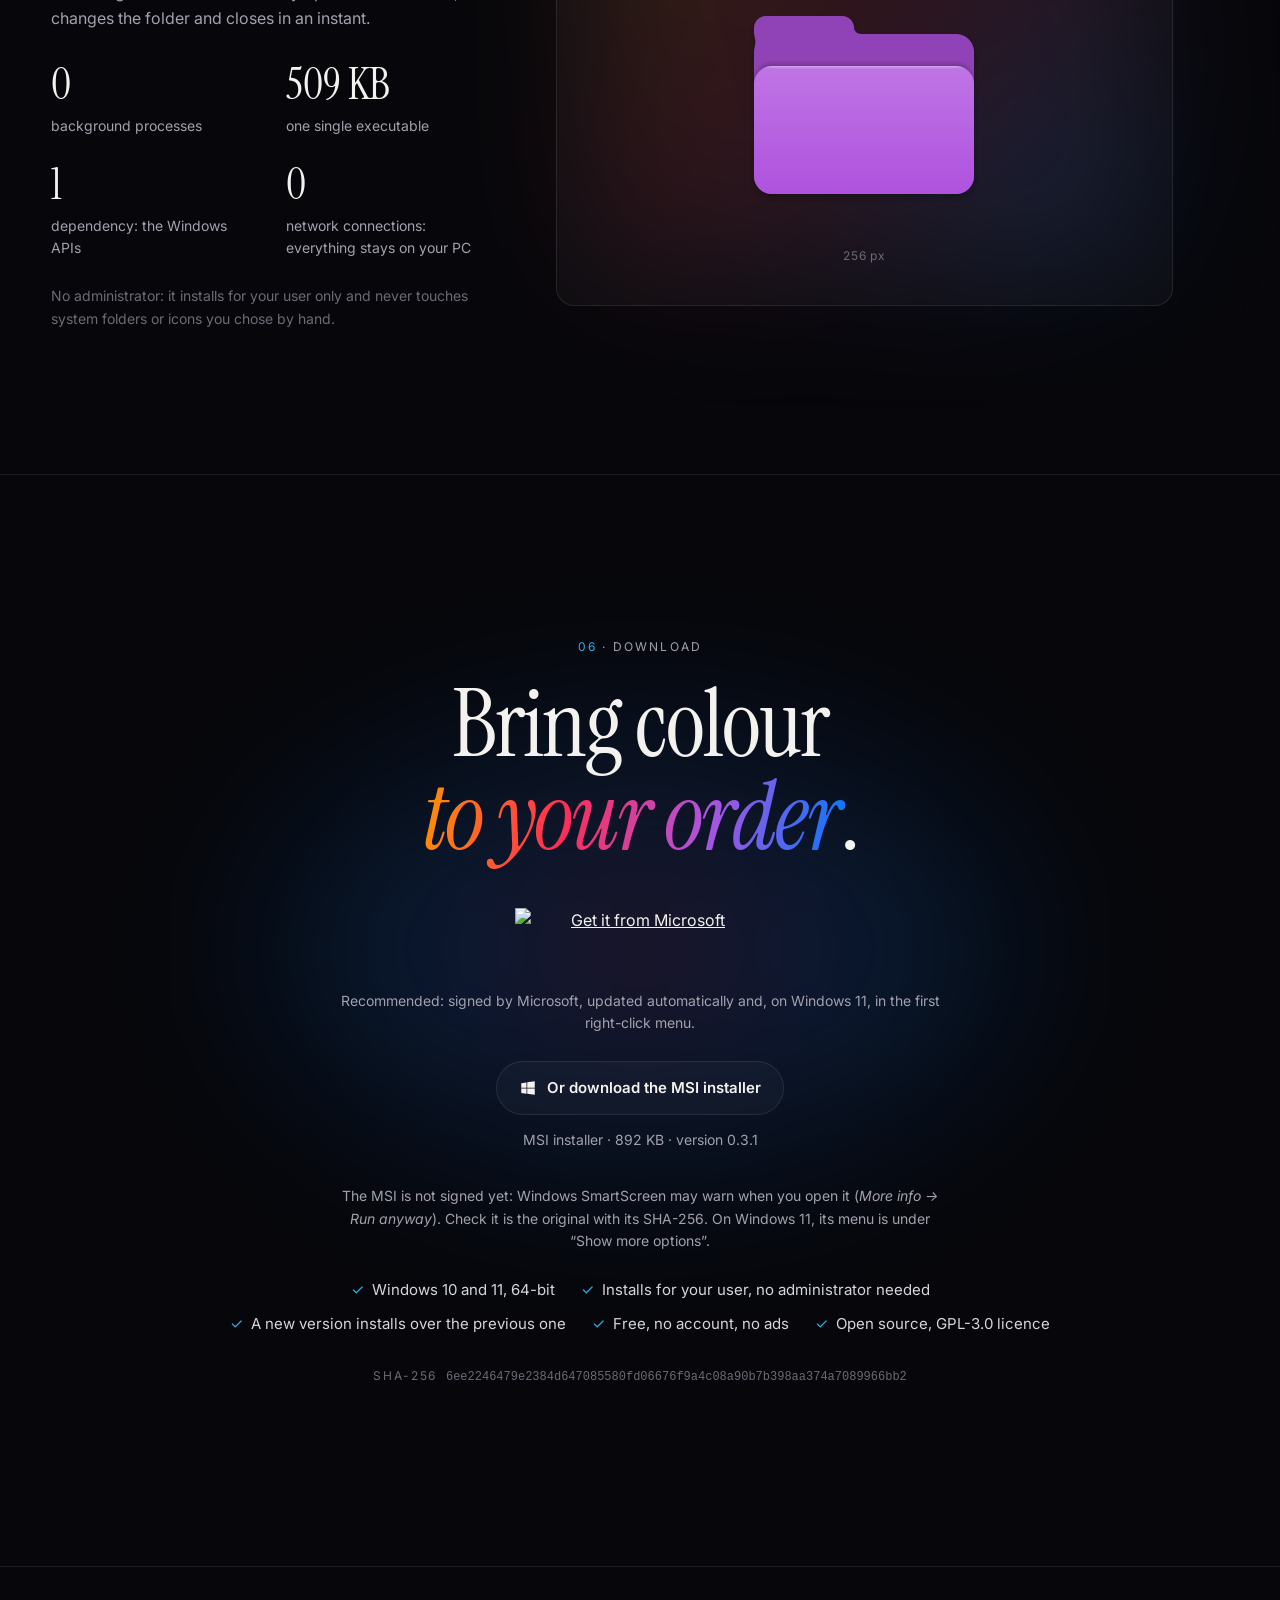
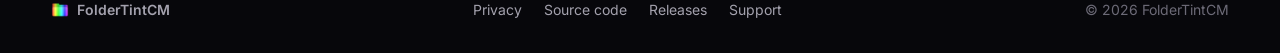
==== commit a71167b1: "FolderTintCM 0.3.1: installer size and SHA-256 Co-Authored-By: Claude Opus 5.5 <noreply@anthropic.co" ====
--- a/index.html
+++ b/index.html
@@ -85,7 +85,7 @@
       </div>
       <dl class="stats">
         <div><dt data-count="13">13</dt><dd data-i18n="stats.colours">colores de Apple, y el tuyo propio</dd></div>
-        <div><dt data-count="860">860</dt><dd data-i18n="stats.installer">KB de instalador</dd></div>
+        <div><dt data-count="892">892</dt><dd data-i18n="stats.installer">KB de instalador</dd></div>
         <div><dt data-count="0">0</dt><dd data-i18n="stats.background">procesos en segundo plano</dd></div>
         <div><dt data-count="0">0</dt><dd data-i18n="stats.data">datos enviados a internet</dd></div>
       </dl>
@@ -256,7 +256,7 @@
         <svg viewBox="0 0 24 24" width="18" height="18" aria-hidden="true"><path fill="currentColor" d="M3 5.5 10 4.5v7H3zm8-1.15L21 3v8.5H11zM3 12.5h7v7l-7-1zm8 0h10V21l-10-1.4z"/></svg>
         <span data-i18n="dl.button">O descarga el instalador MSI</span>
       </a>
-      <p class="dl-meta"><span data-i18n="dl.meta">Instalador MSI · 860 KB · versión</span> <span data-version>0.3.0</span></p>
+      <p class="dl-meta"><span data-i18n="dl.meta">Instalador MSI · 892 KB · versión</span> <span data-version>0.3.1</span></p>
       <p class="dl-note" data-i18n="dl.note">El MSI aún no va firmado: Windows SmartScreen puede avisar al abrirlo (<em>Más información → Ejecutar de todas formas</em>). Comprueba que es el original con su SHA-256. En Windows 11, su menú está en «Mostrar más opciones».</p>
       <ul class="dl-facts">
         <li data-i18n="dl.f1">Windows 10 y 11 de 64 bits</li>
@@ -265,7 +265,7 @@
         <li data-i18n="dl.f4">Gratis, sin cuenta y sin publicidad</li>
         <li data-i18n="dl.f5">Código abierto, licencia GPL-3.0</li>
       </ul>
-      <p class="sha"><span>SHA-256</span> <code data-sha>d20a2f826ec7d0e8f6ec8e24beb2fd4312e2b35f8284d7ec87f7c12da1b3b1ed</code></p>
+      <p class="sha"><span>SHA-256</span> <code data-sha>6ee2246479e2384d647085580fd06676f9a4c08a90b7b398aa374a7089966bb2</code></p>
     </section>
   </main>
 
